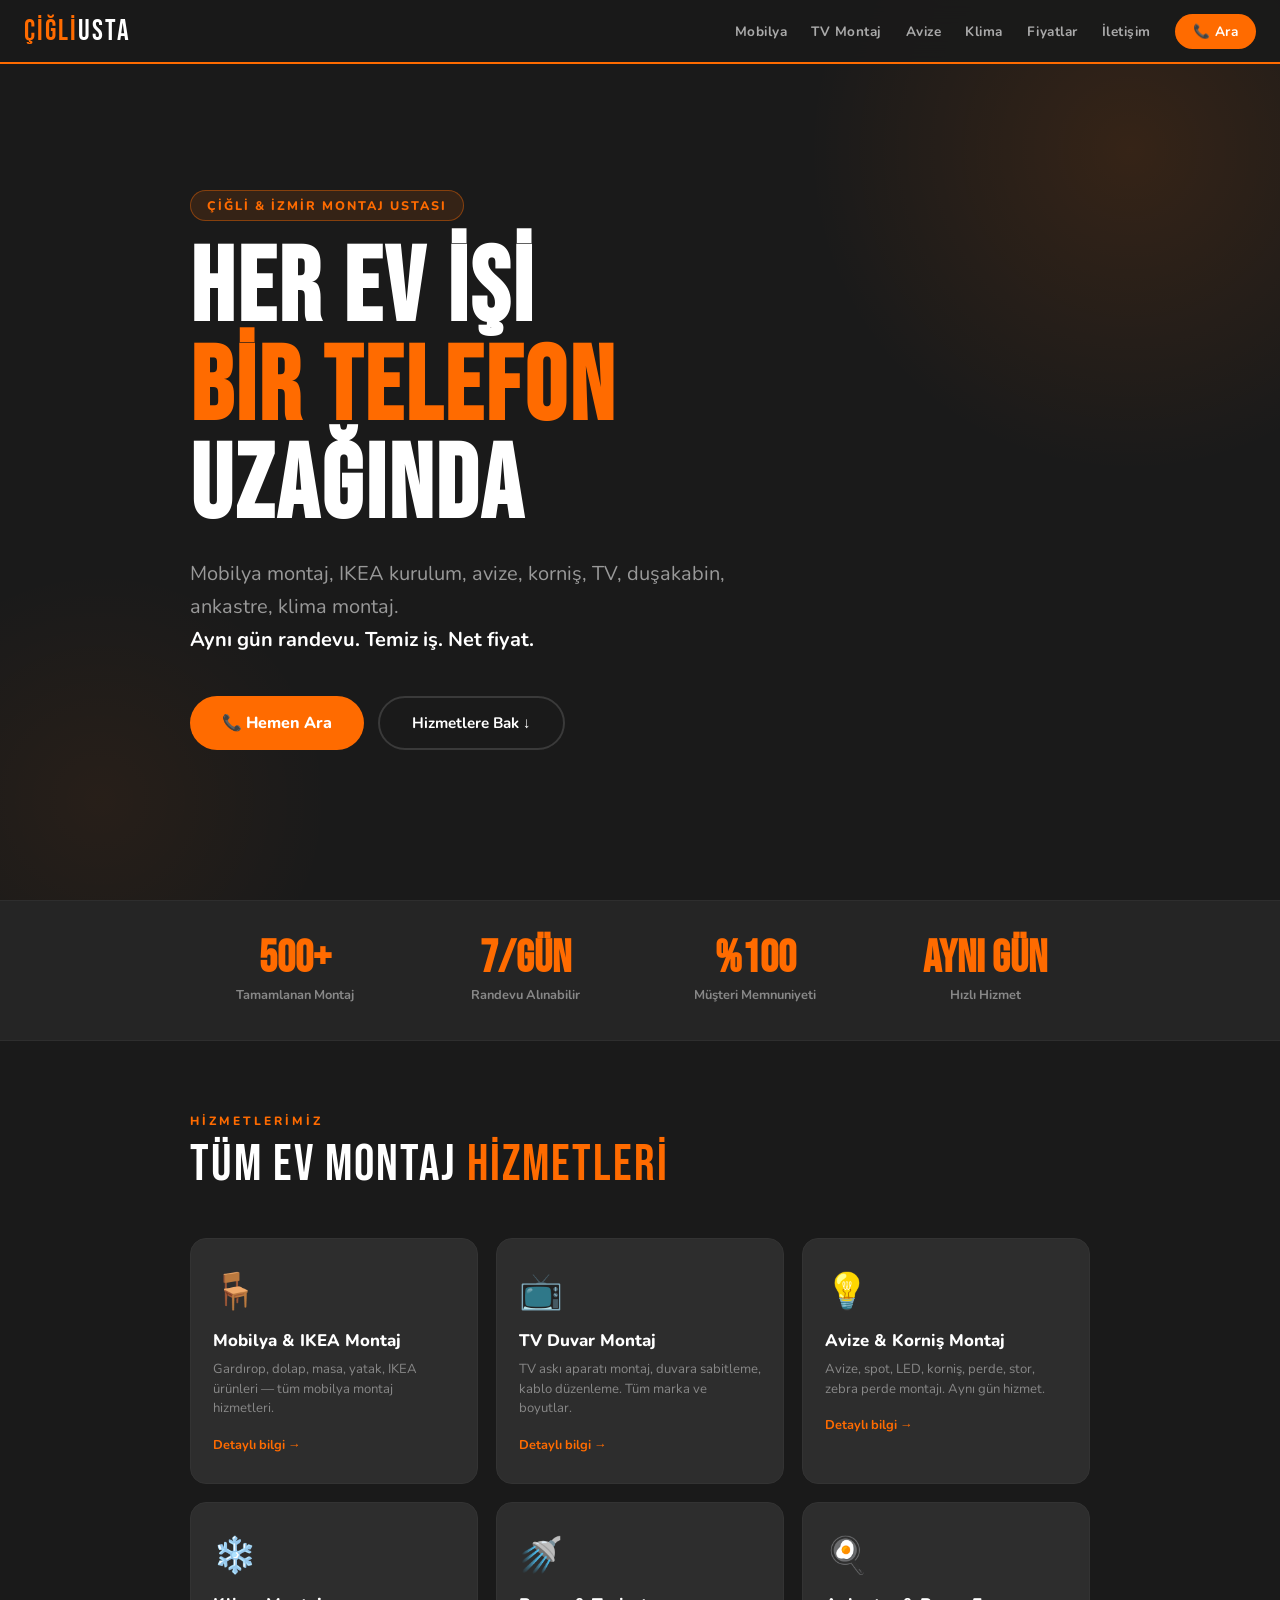
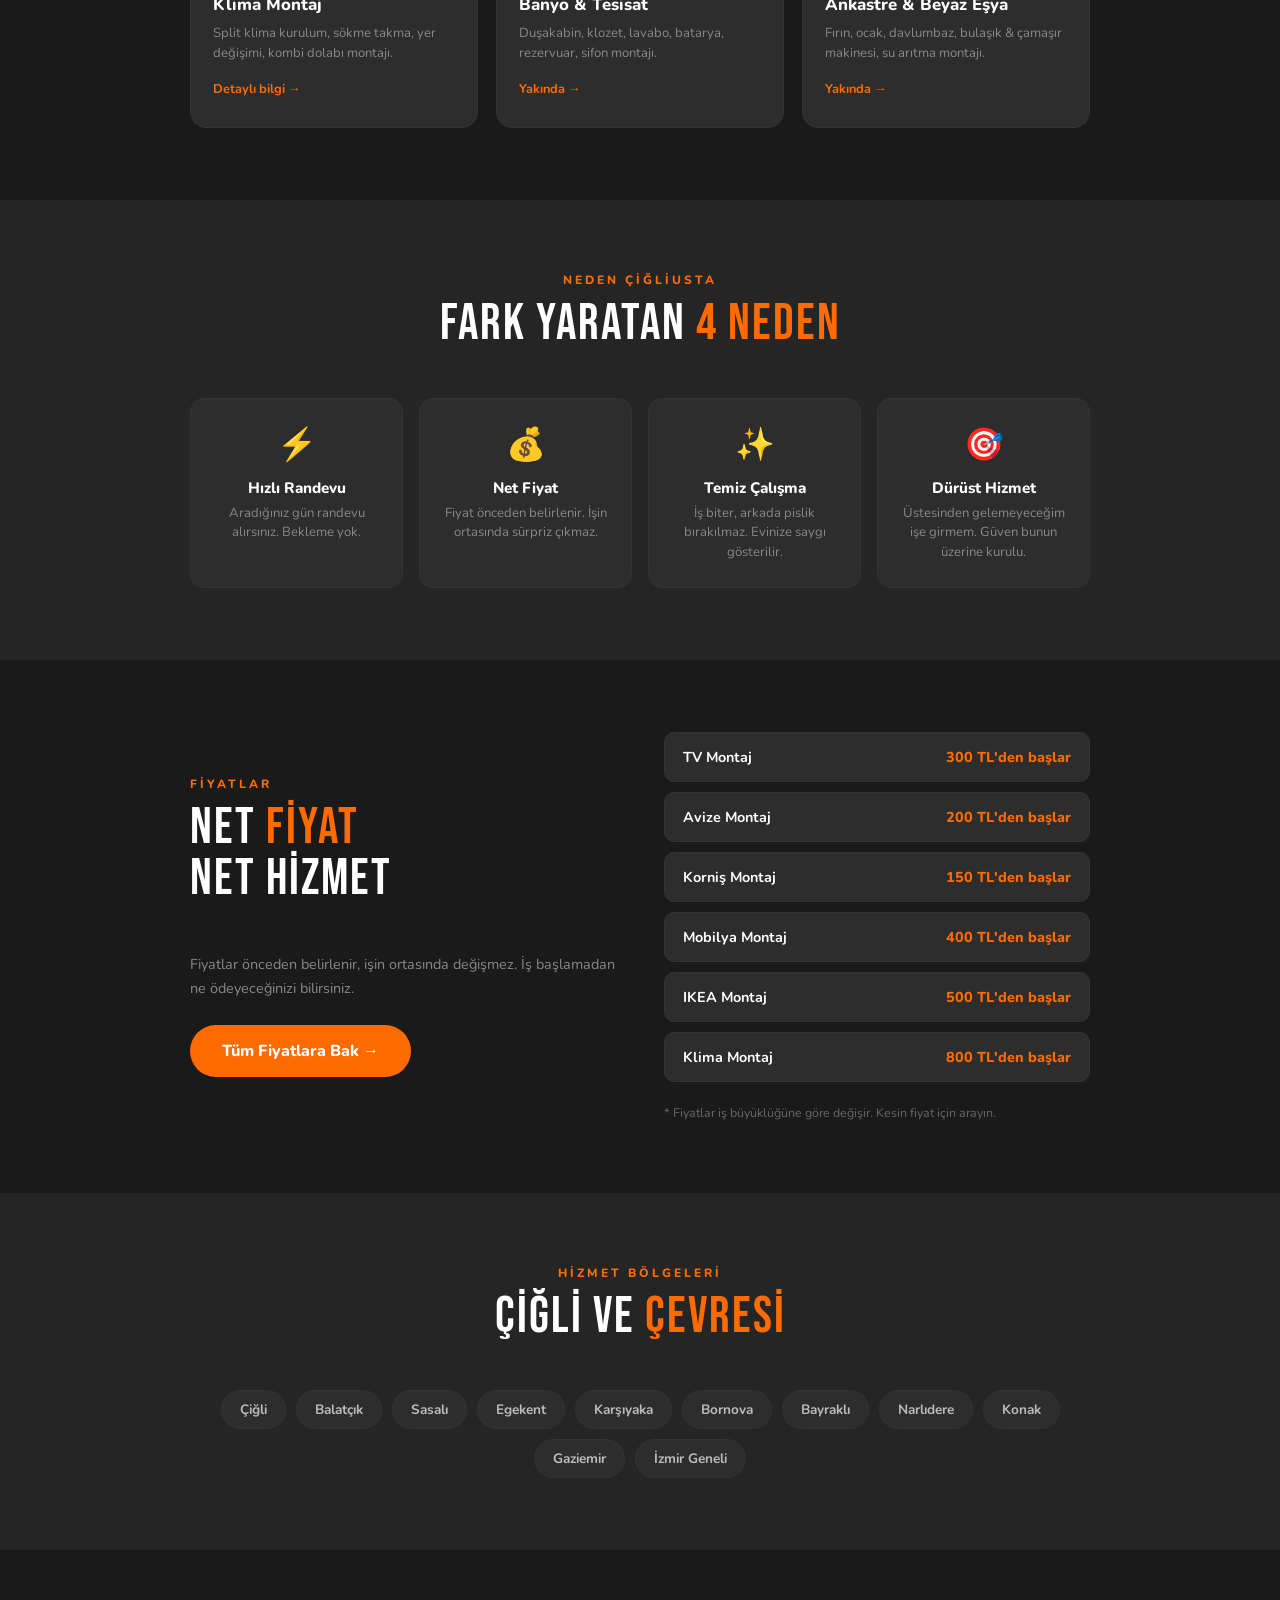
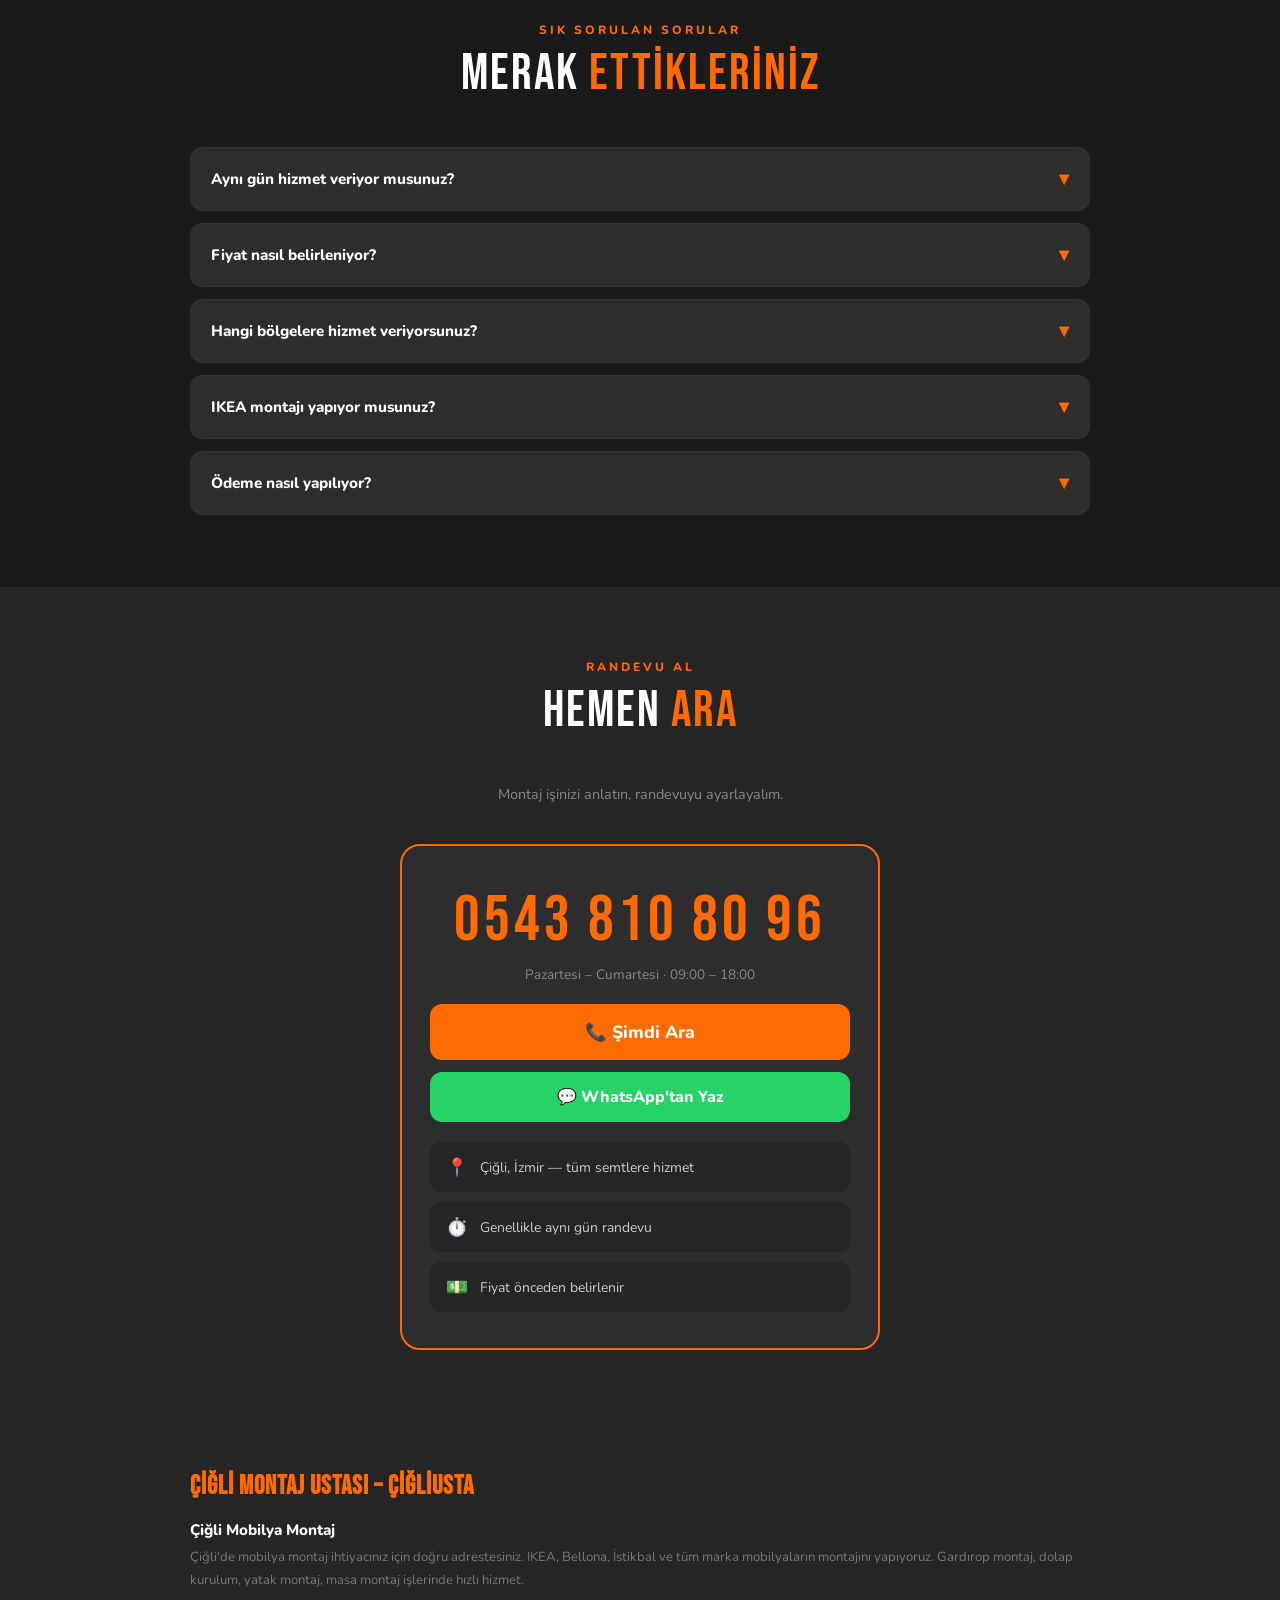
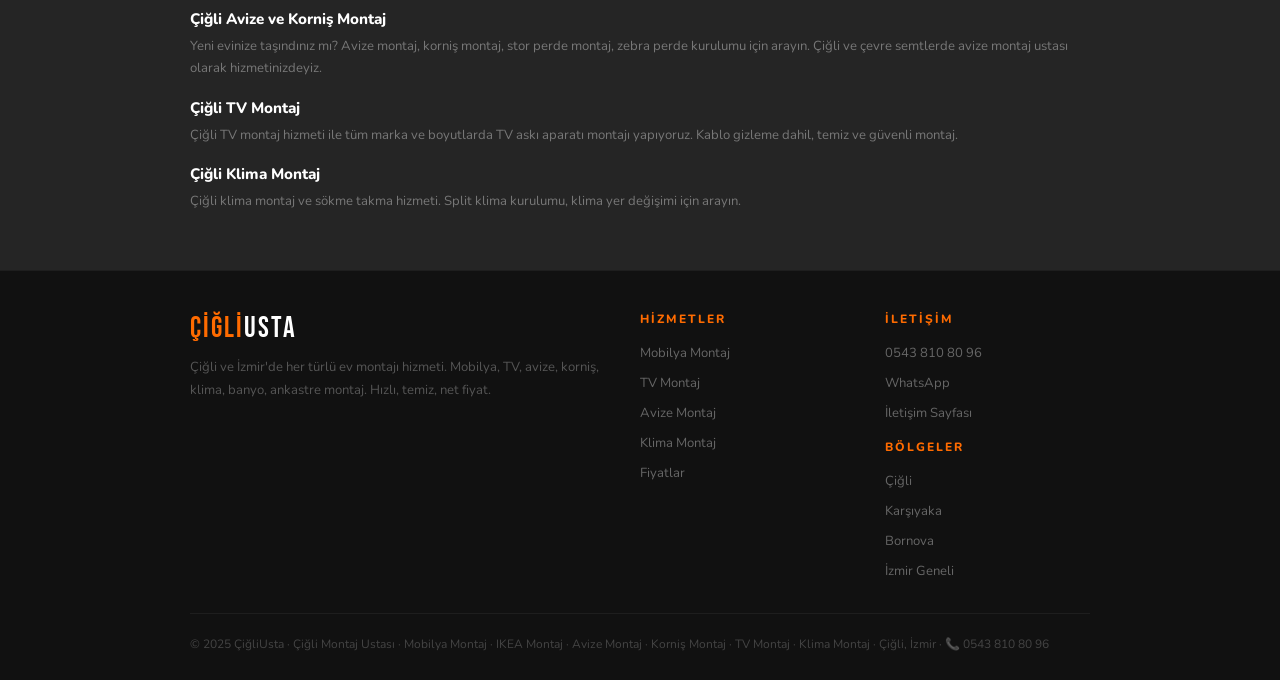
==== index.html @ 6ce2b13c "Add files via upload" ====
<!DOCTYPE html>
<html lang="tr">
<head>
<meta charset="UTF-8">
<meta name="viewport" content="width=device-width, initial-scale=1.0">
<title>ÇiğliUsta | Çiğli Montaj Ustası – Mobilya, Avize, Korniş, TV, Klima Montaj İzmir</title>
<meta name="description" content="Çiğli ve İzmir'de her türlü ev montajı. Mobilya, IKEA, avize, korniş, TV, duşakabin, ankastre, klima montaj. Hızlı randevu, net fiyat. 0543 810 80 96">
<meta name="keywords" content="çiğli montaj ustası, çiğli mobilya montaj, çiğli avize montaj, çiğli korniş montaj, çiğli tv montaj, çiğli klima montaj, izmir montaj servisi, montaj ustası">
<link rel="canonical" href="https://cigliusta.github.io/">
<link rel="stylesheet" href="style.css">
</head>
<body>

<nav>
  <a class="logo" href="index.html">Çiğli<span>Usta</span></a>
  <ul class="nav-links">
    <li><a href="mobilya-montaj.html">Mobilya</a></li>
    <li><a href="tv-montaj.html">TV Montaj</a></li>
    <li><a href="avize-montaj.html">Avize</a></li>
    <li><a href="klima-montaj.html">Klima</a></li>
    <li><a href="fiyatlar.html">Fiyatlar</a></li>
    <li><a href="iletisim.html">İletişim</a></li>
    <li><a href="tel:05438108096" class="nav-tel">📞 Ara</a></li>
  </ul>
  <div class="hamburger"><span></span><span></span><span></span></div>
</nav>

<!-- HERO -->
<section class="hero">
  <div class="hero-glow"></div>
  <div class="hero-glow2"></div>
  <div class="hero-inner">
    <div class="badge">ÇİĞLİ & İZMİR MONTAJ USTASI</div>
    <h1>HER EV İŞİ<br><span class="vurgu">BİR TELEFON</span><br>UZAĞINDA</h1>
    <p class="hero-alt">Mobilya montaj, IKEA kurulum, avize, korniş, TV, duşakabin, ankastre, klima montaj.<br><strong>Aynı gün randevu. Temiz iş. Net fiyat.</strong></p>
    <div class="btn-group">
      <a href="tel:05438108096" class="btn-ana">📞 Hemen Ara</a>
      <a href="#hizmetler" class="btn-ikinci">Hizmetlere Bak ↓</a>
    </div>
  </div>
</section>

<!-- SAYAÇLAR -->
<div class="sayaclar">
  <div class="sayac-grid">
    <div class="sayac"><h3>500+</h3><p>Tamamlanan Montaj</p></div>
    <div class="sayac"><h3>7/gün</h3><p>Randevu Alınabilir</p></div>
    <div class="sayac"><h3>%100</h3><p>Müşteri Memnuniyeti</p></div>
    <div class="sayac"><h3>Aynı Gün</h3><p>Hızlı Hizmet</p></div>
  </div>
</div>

<!-- HİZMETLER -->
<section id="hizmetler" class="fade-in" style="background:var(--koyu)">
  <div class="max900">
    <span class="sec-etiket">HİZMETLERİMİZ</span>
    <div class="sec-baslik">TÜM EV MONTAJ <span>HİZMETLERİ</span></div>
    <div class="hizmet-grid">
      <a class="hizmet-kart" href="mobilya-montaj.html">
        <span class="ikon">🪑</span>
        <h3>Mobilya & IKEA Montaj</h3>
        <p>Gardırop, dolap, masa, yatak, IKEA ürünleri — tüm mobilya montaj hizmetleri.</p>
        <span class="detay">Detaylı bilgi →</span>
      </a>
      <a class="hizmet-kart" href="tv-montaj.html">
        <span class="ikon">📺</span>
        <h3>TV Duvar Montaj</h3>
        <p>TV askı aparatı montaj, duvara sabitleme, kablo düzenleme. Tüm marka ve boyutlar.</p>
        <span class="detay">Detaylı bilgi →</span>
      </a>
      <a class="hizmet-kart" href="avize-montaj.html">
        <span class="ikon">💡</span>
        <h3>Avize & Korniş Montaj</h3>
        <p>Avize, spot, LED, korniş, perde, stor, zebra perde montajı. Aynı gün hizmet.</p>
        <span class="detay">Detaylı bilgi →</span>
      </a>
      <a class="hizmet-kart" href="klima-montaj.html">
        <span class="ikon">❄️</span>
        <h3>Klima Montaj</h3>
        <p>Split klima kurulum, sökme takma, yer değişimi, kombi dolabı montajı.</p>
        <span class="detay">Detaylı bilgi →</span>
      </a>
      <a class="hizmet-kart" href="#">
        <span class="ikon">🚿</span>
        <h3>Banyo & Tesisat</h3>
        <p>Duşakabin, klozet, lavabo, batarya, rezervuar, sifon montajı.</p>
        <span class="detay">Yakında →</span>
      </a>
      <a class="hizmet-kart" href="#">
        <span class="ikon">🍳</span>
        <h3>Ankastre & Beyaz Eşya</h3>
        <p>Fırın, ocak, davlumbaz, bulaşık & çamaşır makinesi, su arıtma montajı.</p>
        <span class="detay">Yakında →</span>
      </a>
    </div>
  </div>
</section>

<!-- NEDEN -->
<section class="fade-in" style="background:var(--gri)">
  <div class="max900">
    <div class="center">
      <span class="sec-etiket">NEDEN ÇİĞLİUSTA</span>
      <div class="sec-baslik">FARK YARATAN <span>4 NEDEN</span></div>
    </div>
    <div class="neden-grid">
      <div class="neden-kart"><span class="ikon">⚡</span><h3>Hızlı Randevu</h3><p>Aradığınız gün randevu alırsınız. Bekleme yok.</p></div>
      <div class="neden-kart"><span class="ikon">💰</span><h3>Net Fiyat</h3><p>Fiyat önceden belirlenir. İşin ortasında sürpriz çıkmaz.</p></div>
      <div class="neden-kart"><span class="ikon">✨</span><h3>Temiz Çalışma</h3><p>İş biter, arkada pislik bırakılmaz. Evinize saygı gösterilir.</p></div>
      <div class="neden-kart"><span class="ikon">🎯</span><h3>Dürüst Hizmet</h3><p>Üstesinden gelemeyeceğim işe girmem. Güven bunun üzerine kurulu.</p></div>
    </div>
  </div>
</section>

<!-- FİYAT ÖN İZLEME -->
<section class="fade-in" style="background:var(--koyu)">
  <div class="max900">
    <div class="iki-kolon">
      <div>
        <span class="sec-etiket">FİYATLAR</span>
        <div class="sec-baslik">NET <span>FİYAT</span><br>NET HİZMET</div>
        <p style="color:#888;font-size:0.9rem;line-height:1.7;margin-bottom:24px;">Fiyatlar önceden belirlenir, işin ortasında değişmez. İş başlamadan ne ödeyeceğinizi bilirsiniz.</p>
        <a href="fiyatlar.html" class="btn-ana" style="display:inline-flex">Tüm Fiyatlara Bak →</a>
      </div>
      <div class="fiyat-tablo">
        <div class="fiyat-satir"><span class="hizmet-adi">TV Montaj</span><span class="fiyat">300 TL'den başlar</span></div>
        <div class="fiyat-satir"><span class="hizmet-adi">Avize Montaj</span><span class="fiyat">200 TL'den başlar</span></div>
        <div class="fiyat-satir"><span class="hizmet-adi">Korniş Montaj</span><span class="fiyat">150 TL'den başlar</span></div>
        <div class="fiyat-satir"><span class="hizmet-adi">Mobilya Montaj</span><span class="fiyat">400 TL'den başlar</span></div>
        <div class="fiyat-satir"><span class="hizmet-adi">IKEA Montaj</span><span class="fiyat">500 TL'den başlar</span></div>
        <div class="fiyat-satir"><span class="hizmet-adi">Klima Montaj</span><span class="fiyat">800 TL'den başlar</span></div>
        <p class="fiyat-not">* Fiyatlar iş büyüklüğüne göre değişir. Kesin fiyat için arayın.</p>
      </div>
    </div>
  </div>
</section>

<!-- BÖLGELER -->
<section class="fade-in" style="background:var(--gri)">
  <div class="max900 center">
    <span class="sec-etiket">HİZMET BÖLGELERİ</span>
    <div class="sec-baslik">ÇİĞLİ VE <span>ÇEVRESİ</span></div>
    <div class="bolge-wrap" style="justify-content:center">
      <span class="bolge-tag">Çiğli</span>
      <span class="bolge-tag">Balatçık</span>
      <span class="bolge-tag">Sasalı</span>
      <span class="bolge-tag">Egekent</span>
      <span class="bolge-tag">Karşıyaka</span>
      <span class="bolge-tag">Bornova</span>
      <span class="bolge-tag">Bayraklı</span>
      <span class="bolge-tag">Narlıdere</span>
      <span class="bolge-tag">Konak</span>
      <span class="bolge-tag">Gaziemir</span>
      <span class="bolge-tag">İzmir Geneli</span>
    </div>
  </div>
</section>

<!-- SSS -->
<section class="fade-in" style="background:var(--koyu)">
  <div class="max900">
    <div class="center">
      <span class="sec-etiket">SIK SORULAN SORULAR</span>
      <div class="sec-baslik">MERAK <span>ETTİKLERİNİZ</span></div>
    </div>
    <div class="sss-liste">
      <div class="sss-item">
        <div class="sss-soru">Aynı gün hizmet veriyor musunuz? <span class="ok">▾</span></div>
        <div class="sss-cevap"><div class="sss-cevap-ic">Evet, müsaitlik durumuna göre aynı gün randevu verilmektedir. Sabah arayıp öğleden sonra iş yapılabilir.</div></div>
      </div>
      <div class="sss-item">
        <div class="sss-soru">Fiyat nasıl belirleniyor? <span class="ok">▾</span></div>
        <div class="sss-cevap"><div class="sss-cevap-ic">Telefonda işi anlattıktan sonra fiyat verilir. İş başlamadan ne ödeyeceğinizi bilirsiniz. Sürpriz çıkmaz.</div></div>
      </div>
      <div class="sss-item">
        <div class="sss-soru">Hangi bölgelere hizmet veriyorsunuz? <span class="ok">▾</span></div>
        <div class="sss-cevap"><div class="sss-cevap-ic">Çiğli merkez olmak üzere Karşıyaka, Bornova, Bayraklı, Konak, Narlıdere ve İzmir genelinde hizmet verilmektedir.</div></div>
      </div>
      <div class="sss-item">
        <div class="sss-soru">IKEA montajı yapıyor musunuz? <span class="ok">▾</span></div>
        <div class="sss-cevap"><div class="sss-cevap-ic">Evet, tüm IKEA ürünlerinin montajını yapıyoruz. PAX gardırop, Billy kitaplık, Kallax, Brimnes yatak çerçeveleri ve diğer tüm IKEA mobilyalar.</div></div>
      </div>
      <div class="sss-item">
        <div class="sss-soru">Ödeme nasıl yapılıyor? <span class="ok">▾</span></div>
        <div class="sss-cevap"><div class="sss-cevap-ic">İş tamamlandıktan sonra nakit ödeme alınmaktadır.</div></div>
      </div>
    </div>
  </div>
</section>

<!-- İLETİŞİM -->
<section class="fade-in" id="iletisim" style="background:var(--gri)">
  <div class="max900">
    <div class="center" style="margin-bottom:40px">
      <span class="sec-etiket">RANDEVU AL</span>
      <div class="sec-baslik">HEMEN <span>ARA</span></div>
      <p style="color:#888;font-size:0.9rem">Montaj işinizi anlatın, randevuyu ayarlayalım.</p>
    </div>
    <div class="iletisim-kart" style="max-width:480px;margin:0 auto">
      <a href="tel:05438108096" class="buyuk-tel">0543 810 80 96</a>
      <span class="tel-acik">Pazartesi – Cumartesi · 09:00 – 18:00</span>
      <a href="tel:05438108096" class="ara-btn">📞 Şimdi Ara</a>
      <a href="https://wa.me/905438108096" class="wp-btn" target="_blank">💬 WhatsApp'tan Yaz</a>
      <div class="bilgi-satirlari">
        <div class="bilgi-satir"><span class="ic">📍</span><span>Çiğli, İzmir — tüm semtlere hizmet</span></div>
        <div class="bilgi-satir"><span class="ic">⏱️</span><span>Genellikle aynı gün randevu</span></div>
        <div class="bilgi-satir"><span class="ic">💵</span><span>Fiyat önceden belirlenir</span></div>
      </div>
    </div>
  </div>
</section>

<!-- SEO -->
<div class="seo-blok">
  <div class="seo-ic">
    <h2>Çiğli Montaj Ustası – ÇiğliUsta</h2>
    <h3>Çiğli Mobilya Montaj</h3>
    <p>Çiğli'de mobilya montaj ihtiyacınız için doğru adrestesiniz. IKEA, Bellona, İstikbal ve tüm marka mobilyaların montajını yapıyoruz. Gardırop montaj, dolap kurulum, yatak montaj, masa montaj işlerinde hızlı hizmet.</p>
    <h3>Çiğli Avize ve Korniş Montaj</h3>
    <p>Yeni evinize taşındınız mı? Avize montaj, korniş montaj, stor perde montaj, zebra perde kurulumu için arayın. Çiğli ve çevre semtlerde avize montaj ustası olarak hizmetinizdeyiz.</p>
    <h3>Çiğli TV Montaj</h3>
    <p>Çiğli TV montaj hizmeti ile tüm marka ve boyutlarda TV askı aparatı montajı yapıyoruz. Kablo gizleme dahil, temiz ve güvenli montaj.</p>
    <h3>Çiğli Klima Montaj</h3>
    <p>Çiğli klima montaj ve sökme takma hizmeti. Split klima kurulumu, klima yer değişimi için arayın.</p>
  </div>
</div>

<footer>
  <div class="footer-ic">
    <div class="footer-grid">
      <div>
        <a class="footer-logo" href="index.html">Çiğli<span>Usta</span></a>
        <p class="footer-aciklama">Çiğli ve İzmir'de her türlü ev montajı hizmeti. Mobilya, TV, avize, korniş, klima, banyo, ankastre montaj. Hızlı, temiz, net fiyat.</p>
      </div>
      <div>
        <div class="footer-baslik">Hizmetler</div>
        <ul class="footer-link-liste">
          <li><a href="mobilya-montaj.html">Mobilya Montaj</a></li>
          <li><a href="tv-montaj.html">TV Montaj</a></li>
          <li><a href="avize-montaj.html">Avize Montaj</a></li>
          <li><a href="klima-montaj.html">Klima Montaj</a></li>
          <li><a href="fiyatlar.html">Fiyatlar</a></li>
        </ul>
      </div>
      <div>
        <div class="footer-baslik">İletişim</div>
        <ul class="footer-link-liste">
          <li><a href="tel:05438108096">0543 810 80 96</a></li>
          <li><a href="https://wa.me/905438108096">WhatsApp</a></li>
          <li><a href="iletisim.html">İletişim Sayfası</a></li>
        </ul>
        <div style="margin-top:16px">
          <div class="footer-baslik">Bölgeler</div>
          <ul class="footer-link-liste">
            <li><a href="#">Çiğli</a></li>
            <li><a href="#">Karşıyaka</a></li>
            <li><a href="#">Bornova</a></li>
            <li><a href="#">İzmir Geneli</a></li>
          </ul>
        </div>
      </div>
    </div>
    <div class="footer-alt">
      <p>© 2025 ÇiğliUsta · Çiğli Montaj Ustası · Mobilya Montaj · IKEA Montaj · Avize Montaj · Korniş Montaj · TV Montaj · Klima Montaj · Çiğli, İzmir · 📞 0543 810 80 96</p>
    </div>
  </div>
</footer>

<script src="main.js"></script>
</body>
</html>
---- style.css ----
@import url('https://fonts.googleapis.com/css2?family=Bebas+Neue&family=Nunito:wght@400;600;700;800;900&display=swap');

:root {
  --turuncu: #FF6B00;
  --turuncu2: #e05a00;
  --koyu: #1A1A1A;
  --gri: #252525;
  --gri2: #2D2D2D;
  --acik-gri: #888;
  --beyaz: #FFFFFF;
  --yesil: #2ECC71;
}

* { margin: 0; padding: 0; box-sizing: border-box; }
html { scroll-behavior: smooth; }

body {
  font-family: 'Nunito', sans-serif;
  background: var(--koyu);
  color: var(--beyaz);
  overflow-x: hidden;
}

/* NAV */
nav {
  position: fixed;
  top: 0; left: 0; right: 0;
  z-index: 100;
  background: rgba(26,26,26,0.97);
  backdrop-filter: blur(12px);
  border-bottom: 2px solid var(--turuncu);
  padding: 0 24px;
  height: 64px;
  display: flex;
  align-items: center;
  justify-content: space-between;
}

.logo {
  font-family: 'Bebas Neue', sans-serif;
  font-size: 1.8rem;
  color: var(--turuncu);
  letter-spacing: 2px;
  text-decoration: none;
}
.logo span { color: var(--beyaz); }

.nav-links {
  display: flex;
  gap: 24px;
  align-items: center;
  list-style: none;
}

.nav-links a {
  color: #aaa;
  text-decoration: none;
  font-size: 0.85rem;
  font-weight: 700;
  letter-spacing: 0.5px;
  transition: color 0.2s;
}
.nav-links a:hover { color: var(--turuncu); }

.nav-tel {
  background: var(--turuncu);
  color: var(--beyaz) !important;
  padding: 8px 18px;
  border-radius: 50px;
  font-size: 0.85rem !important;
}
.nav-tel:hover { background: var(--turuncu2); color: var(--beyaz) !important; }

.hamburger {
  display: none;
  flex-direction: column;
  gap: 5px;
  cursor: pointer;
  padding: 4px;
}
.hamburger span {
  display: block;
  width: 24px; height: 2px;
  background: var(--beyaz);
  border-radius: 2px;
  transition: all 0.3s;
}

/* HERO */
.hero {
  min-height: 100vh;
  display: flex;
  align-items: center;
  padding: 100px 24px 60px;
  position: relative;
  overflow: hidden;
  background: var(--koyu);
}
.hero-glow {
  position: absolute;
  top: -200px; right: -200px;
  width: 700px; height: 700px;
  background: radial-gradient(circle, rgba(255,107,0,0.12) 0%, transparent 65%);
  border-radius: 50%;
  pointer-events: none;
}
.hero-glow2 {
  position: absolute;
  bottom: -150px; left: -150px;
  width: 500px; height: 500px;
  background: radial-gradient(circle, rgba(255,107,0,0.06) 0%, transparent 65%);
  border-radius: 50%;
  pointer-events: none;
}
.hero-inner { max-width: 900px; margin: 0 auto; position: relative; z-index: 1; width: 100%; }

.badge {
  display: inline-block;
  background: rgba(255,107,0,0.12);
  border: 1px solid rgba(255,107,0,0.4);
  color: var(--turuncu);
  padding: 6px 16px;
  border-radius: 50px;
  font-size: 0.78rem;
  font-weight: 800;
  letter-spacing: 2px;
  margin-bottom: 20px;
  animation: fadeUp 0.5s ease both;
}

.hero h1 {
  font-family: 'Bebas Neue', sans-serif;
  font-size: clamp(3.2rem, 10vw, 6.5rem);
  line-height: 0.95;
  letter-spacing: 3px;
  margin-bottom: 20px;
  animation: fadeUp 0.5s ease 0.1s both;
}
.hero h1 .vurgu { color: var(--turuncu); }

.hero-alt {
  font-size: clamp(1rem, 2.5vw, 1.25rem);
  color: #999;
  line-height: 1.65;
  margin-bottom: 40px;
  max-width: 600px;
  animation: fadeUp 0.5s ease 0.2s both;
}
.hero-alt strong { color: var(--beyaz); }

.btn-group {
  display: flex;
  gap: 14px;
  flex-wrap: wrap;
  animation: fadeUp 0.5s ease 0.3s both;
}

.btn-ana {
  background: var(--turuncu);
  color: var(--beyaz);
  padding: 15px 32px;
  border-radius: 50px;
  font-weight: 800;
  font-size: 1rem;
  text-decoration: none;
  transition: all 0.2s;
  display: inline-flex;
  align-items: center;
  gap: 8px;
}
.btn-ana:hover { background: var(--turuncu2); transform: translateY(-2px); box-shadow: 0 8px 28px rgba(255,107,0,0.35); }

.btn-ikinci {
  background: transparent;
  color: var(--beyaz);
  padding: 15px 32px;
  border-radius: 50px;
  font-weight: 700;
  font-size: 0.95rem;
  text-decoration: none;
  border: 2px solid #3a3a3a;
  transition: all 0.2s;
}
.btn-ikinci:hover { border-color: var(--turuncu); color: var(--turuncu); }

/* SAYAÇLAR */
.sayaclar {
  background: var(--gri);
  padding: 36px 24px;
  border-top: 1px solid #2e2e2e;
  border-bottom: 1px solid #2e2e2e;
}
.sayac-grid {
  max-width: 900px;
  margin: 0 auto;
  display: grid;
  grid-template-columns: repeat(4, 1fr);
  gap: 20px;
  text-align: center;
}
.sayac h3 {
  font-family: 'Bebas Neue', sans-serif;
  font-size: 2.8rem;
  color: var(--turuncu);
  line-height: 1;
}
.sayac p { font-size: 0.8rem; color: #888; margin-top: 4px; font-weight: 700; }

/* SECTION ORTAK */
section { padding: 72px 24px; }

.sec-etiket {
  display: block;
  color: var(--turuncu);
  font-size: 0.75rem;
  font-weight: 800;
  letter-spacing: 3px;
  text-transform: uppercase;
  margin-bottom: 10px;
}
.sec-baslik {
  font-family: 'Bebas Neue', sans-serif;
  font-size: clamp(2rem, 5vw, 3.2rem);
  letter-spacing: 2px;
  line-height: 1;
  margin-bottom: 48px;
}
.sec-baslik span { color: var(--turuncu); }

.center { text-align: center; }
.max900 { max-width: 900px; margin: 0 auto; }
.max1100 { max-width: 1100px; margin: 0 auto; }

/* HİZMET KARTLARI */
.hizmet-grid {
  display: grid;
  grid-template-columns: repeat(auto-fill, minmax(260px, 1fr));
  gap: 18px;
}

.hizmet-kart {
  background: var(--gri2);
  border: 1px solid #333;
  border-radius: 16px;
  padding: 28px 22px;
  text-decoration: none;
  color: var(--beyaz);
  display: block;
  transition: all 0.3s;
  position: relative;
  overflow: hidden;
}
.hizmet-kart::after {
  content: '';
  position: absolute;
  bottom: 0; left: 0; right: 0;
  height: 3px;
  background: var(--turuncu);
  transform: scaleX(0);
  transition: transform 0.3s;
}
.hizmet-kart:hover::after { transform: scaleX(1); }
.hizmet-kart:hover { border-color: rgba(255,107,0,0.4); transform: translateY(-4px); box-shadow: 0 12px 40px rgba(0,0,0,0.3); }

.hizmet-kart .ikon { font-size: 2.2rem; margin-bottom: 14px; display: block; }
.hizmet-kart h3 { font-size: 1.05rem; font-weight: 800; margin-bottom: 8px; }
.hizmet-kart p { font-size: 0.82rem; color: #888; line-height: 1.5; margin-bottom: 14px; }
.hizmet-kart .detay { font-size: 0.8rem; color: var(--turuncu); font-weight: 700; }

/* LİSTE */
.check-liste {
  list-style: none;
  display: flex;
  flex-direction: column;
  gap: 10px;
}
.check-liste li {
  display: flex;
  align-items: flex-start;
  gap: 10px;
  font-size: 0.9rem;
  color: #ccc;
  line-height: 1.5;
}
.check-liste li::before {
  content: '✓';
  color: var(--turuncu);
  font-weight: 900;
  font-size: 0.85rem;
  margin-top: 2px;
  flex-shrink: 0;
}

/* BOLGE TAGS */
.bolge-wrap { display: flex; flex-wrap: wrap; gap: 10px; }
.bolge-tag {
  background: var(--gri2);
  border: 1px solid #333;
  padding: 9px 18px;
  border-radius: 50px;
  font-size: 0.85rem;
  font-weight: 700;
  color: #bbb;
  text-decoration: none;
  transition: all 0.2s;
}
.bolge-tag:hover { background: var(--turuncu); border-color: var(--turuncu); color: var(--beyaz); }

/* SSS */
.sss-liste { display: flex; flex-direction: column; gap: 12px; }
.sss-item {
  background: var(--gri2);
  border: 1px solid #333;
  border-radius: 12px;
  overflow: hidden;
}
.sss-soru {
  padding: 18px 20px;
  font-weight: 800;
  cursor: pointer;
  display: flex;
  justify-content: space-between;
  align-items: center;
  font-size: 0.95rem;
  user-select: none;
}
.sss-soru .ok { color: var(--turuncu); transition: transform 0.3s; font-size: 1.2rem; }
.sss-item.acik .sss-soru .ok { transform: rotate(180deg); }
.sss-cevap {
  max-height: 0;
  overflow: hidden;
  transition: max-height 0.35s ease;
}
.sss-item.acik .sss-cevap { max-height: 200px; }
.sss-cevap-ic { padding: 0 20px 18px; font-size: 0.88rem; color: #999; line-height: 1.65; }

/* İLETİŞİM */
.iletisim-kart {
  background: var(--gri2);
  border: 2px solid var(--turuncu);
  border-radius: 20px;
  padding: 36px 28px;
  text-align: center;
}
.buyuk-tel {
  font-family: 'Bebas Neue', sans-serif;
  font-size: clamp(2.5rem, 8vw, 4rem);
  color: var(--turuncu);
  letter-spacing: 4px;
  display: block;
  text-decoration: none;
  margin-bottom: 6px;
  transition: opacity 0.2s;
}
.buyuk-tel:hover { opacity: 0.8; }
.tel-acik { font-size: 0.85rem; color: #888; margin-bottom: 20px; display: block; }

.ara-btn {
  display: block;
  background: var(--turuncu);
  color: var(--beyaz);
  padding: 16px;
  border-radius: 12px;
  font-weight: 800;
  font-size: 1.1rem;
  text-decoration: none;
  transition: all 0.2s;
  margin-bottom: 12px;
}
.ara-btn:hover { background: var(--turuncu2); transform: translateY(-2px); box-shadow: 0 8px 24px rgba(255,107,0,0.35); }

.wp-btn {
  display: block;
  background: #25D366;
  color: var(--beyaz);
  padding: 14px;
  border-radius: 12px;
  font-weight: 800;
  font-size: 1rem;
  text-decoration: none;
  transition: all 0.2s;
}
.wp-btn:hover { background: #1da851; transform: translateY(-2px); }

.bilgi-satirlari { display: flex; flex-direction: column; gap: 10px; margin-top: 20px; text-align: left; }
.bilgi-satir {
  display: flex;
  align-items: center;
  gap: 12px;
  background: var(--gri);
  padding: 13px 16px;
  border-radius: 10px;
  font-size: 0.87rem;
  color: #ccc;
}
.bilgi-satir .ic { color: var(--turuncu); font-size: 1.1rem; flex-shrink: 0; }

/* İKİ KOLON */
.iki-kolon {
  display: grid;
  grid-template-columns: 1fr 1fr;
  gap: 48px;
  align-items: center;
}

/* NEDEN KARTLARI */
.neden-grid {
  display: grid;
  grid-template-columns: repeat(auto-fit, minmax(200px, 1fr));
  gap: 16px;
}
.neden-kart {
  background: var(--gri2);
  border: 1px solid #333;
  border-radius: 14px;
  padding: 24px 20px;
  text-align: center;
  transition: border-color 0.3s;
}
.neden-kart:hover { border-color: rgba(255,107,0,0.4); }
.neden-kart .ikon { font-size: 2rem; margin-bottom: 12px; display: block; }
.neden-kart h3 { font-weight: 800; font-size: 0.95rem; margin-bottom: 6px; }
.neden-kart p { font-size: 0.82rem; color: #888; line-height: 1.5; }

/* FİYAT TABLOSU */
.fiyat-tablo { display: flex; flex-direction: column; gap: 10px; }
.fiyat-satir {
  display: flex;
  justify-content: space-between;
  align-items: center;
  background: var(--gri2);
  border: 1px solid #333;
  border-radius: 10px;
  padding: 14px 18px;
  transition: border-color 0.2s;
}
.fiyat-satir:hover { border-color: rgba(255,107,0,0.3); }
.fiyat-satir .hizmet-adi { font-weight: 700; font-size: 0.9rem; }
.fiyat-satir .fiyat { color: var(--turuncu); font-weight: 800; font-size: 0.9rem; }
.fiyat-not { font-size: 0.78rem; color: #666; margin-top: 12px; }

/* SEO METİN */
.seo-blok { background: var(--gri); padding: 48px 24px; border-top: 1px solid #2a2a2a; }
.seo-ic { max-width: 900px; margin: 0 auto; }
.seo-ic h2 { font-family: 'Bebas Neue', sans-serif; font-size: 1.6rem; color: var(--turuncu); margin-bottom: 16px; letter-spacing: 1px; }
.seo-ic h3 { font-size: 0.95rem; color: var(--beyaz); margin: 18px 0 6px; font-weight: 800; }
.seo-ic p { font-size: 0.82rem; color: #777; line-height: 1.7; margin-bottom: 10px; }

/* FOOTER */
footer {
  background: #111;
  padding: 40px 24px 24px;
  border-top: 1px solid #1e1e1e;
}
.footer-ic {
  max-width: 900px;
  margin: 0 auto;
}
.footer-grid {
  display: grid;
  grid-template-columns: 2fr 1fr 1fr;
  gap: 40px;
  margin-bottom: 32px;
}
.footer-logo {
  font-family: 'Bebas Neue', sans-serif;
  font-size: 1.8rem;
  color: var(--turuncu);
  letter-spacing: 2px;
  text-decoration: none;
  display: block;
  margin-bottom: 10px;
}
.footer-logo span { color: var(--beyaz); }
.footer-aciklama { font-size: 0.82rem; color: #555; line-height: 1.7; }
.footer-baslik { font-size: 0.75rem; font-weight: 800; letter-spacing: 2px; color: var(--turuncu); margin-bottom: 14px; text-transform: uppercase; }
.footer-link-liste { list-style: none; display: flex; flex-direction: column; gap: 8px; }
.footer-link-liste a { font-size: 0.82rem; color: #666; text-decoration: none; transition: color 0.2s; }
.footer-link-liste a:hover { color: var(--turuncu); }
.footer-alt { border-top: 1px solid #1e1e1e; padding-top: 20px; }
.footer-alt p { font-size: 0.75rem; color: #444; line-height: 1.8; }

/* ANİMASYON */
@keyframes fadeUp {
  from { opacity: 0; transform: translateY(24px); }
  to { opacity: 1; transform: translateY(0); }
}
.fade-in { opacity: 0; transform: translateY(28px); transition: opacity 0.6s ease, transform 0.6s ease; }
.fade-in.visible { opacity: 1; transform: translateY(0); }

/* MOBİL */
@media (max-width: 768px) {
  .nav-links { display: none; }
  .nav-links.acik {
    display: flex;
    flex-direction: column;
    position: fixed;
    top: 64px; left: 0; right: 0;
    background: var(--koyu);
    padding: 20px 24px;
    border-bottom: 1px solid #333;
    gap: 16px;
  }
  .hamburger { display: flex; }
  .sayac-grid { grid-template-columns: repeat(2, 1fr); }
  .iki-kolon { grid-template-columns: 1fr; gap: 32px; }
  .footer-grid { grid-template-columns: 1fr; gap: 24px; }
  .btn-group { flex-direction: column; }
  .btn-ana, .btn-ikinci { text-align: center; justify-content: center; }
}
@media (max-width: 480px) {
  .hizmet-grid { grid-template-columns: 1fr; }
  .neden-grid { grid-template-columns: 1fr 1fr; }
}
</style>
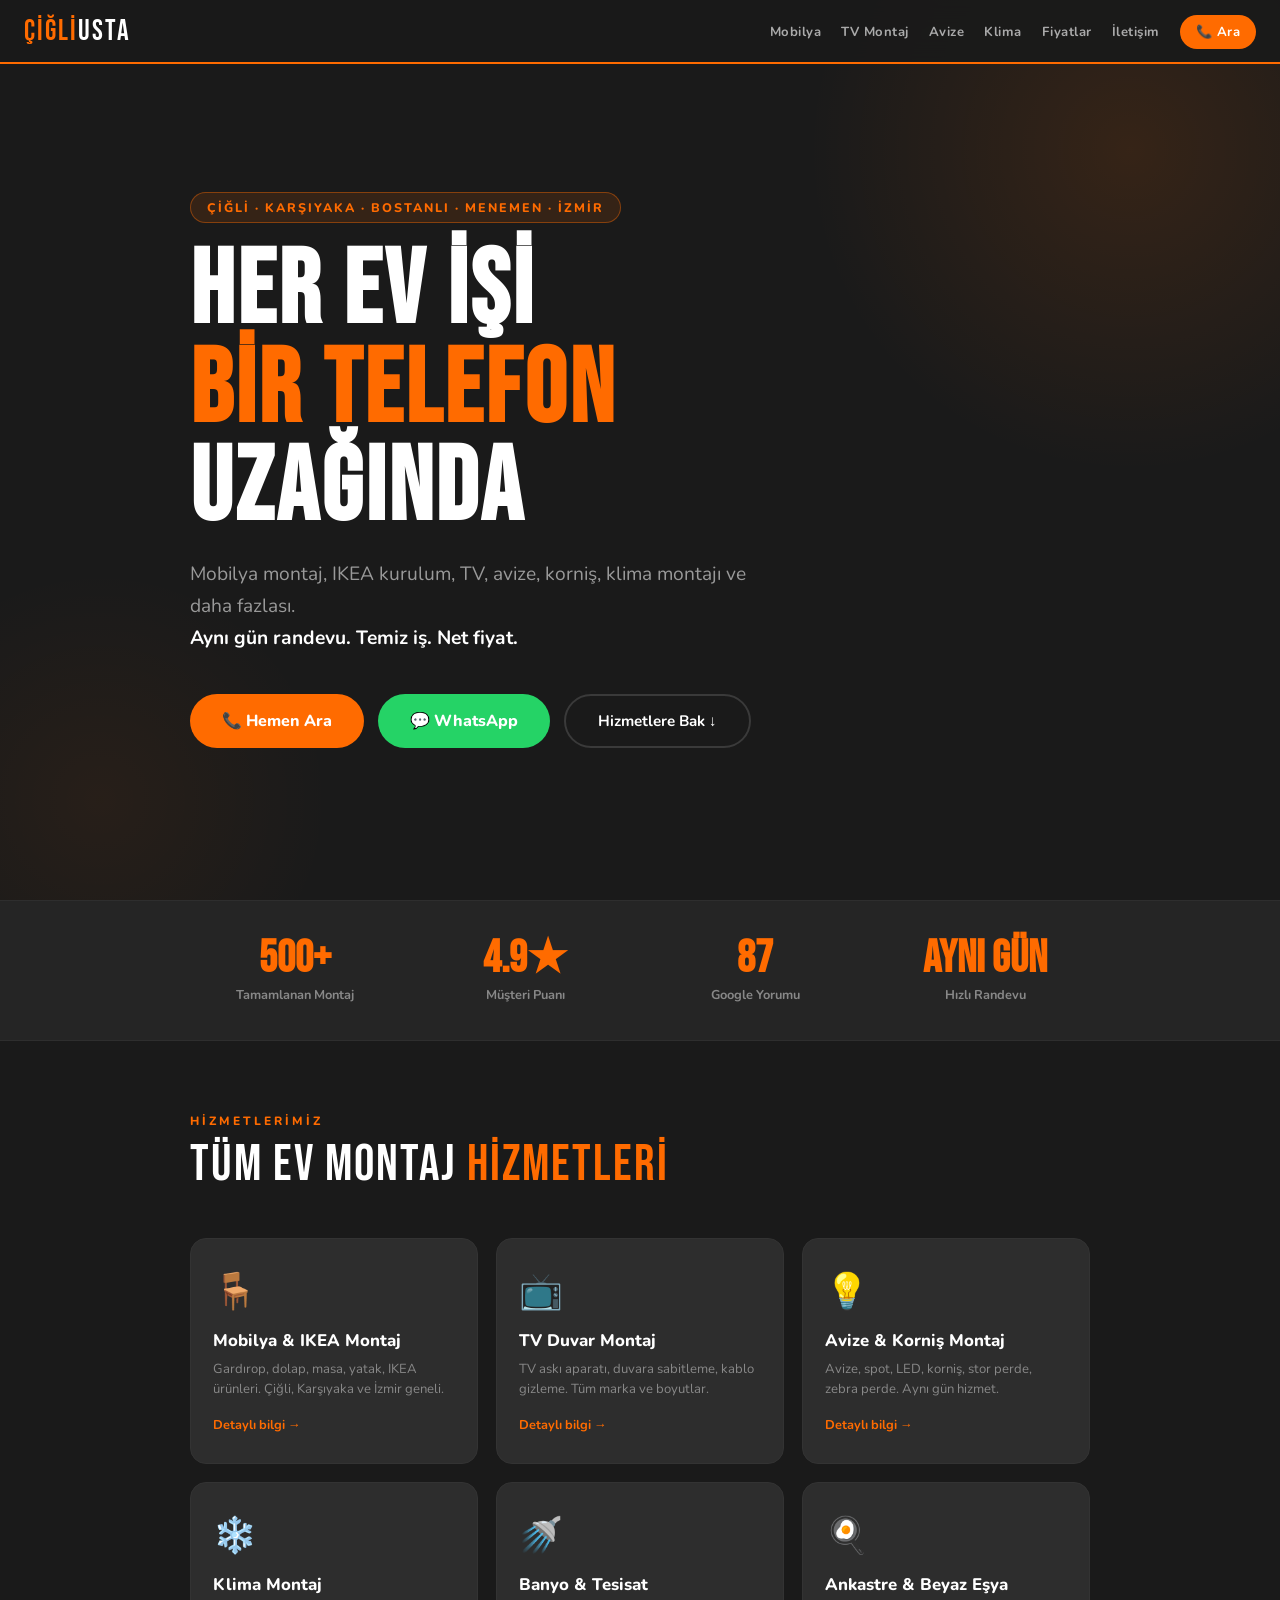
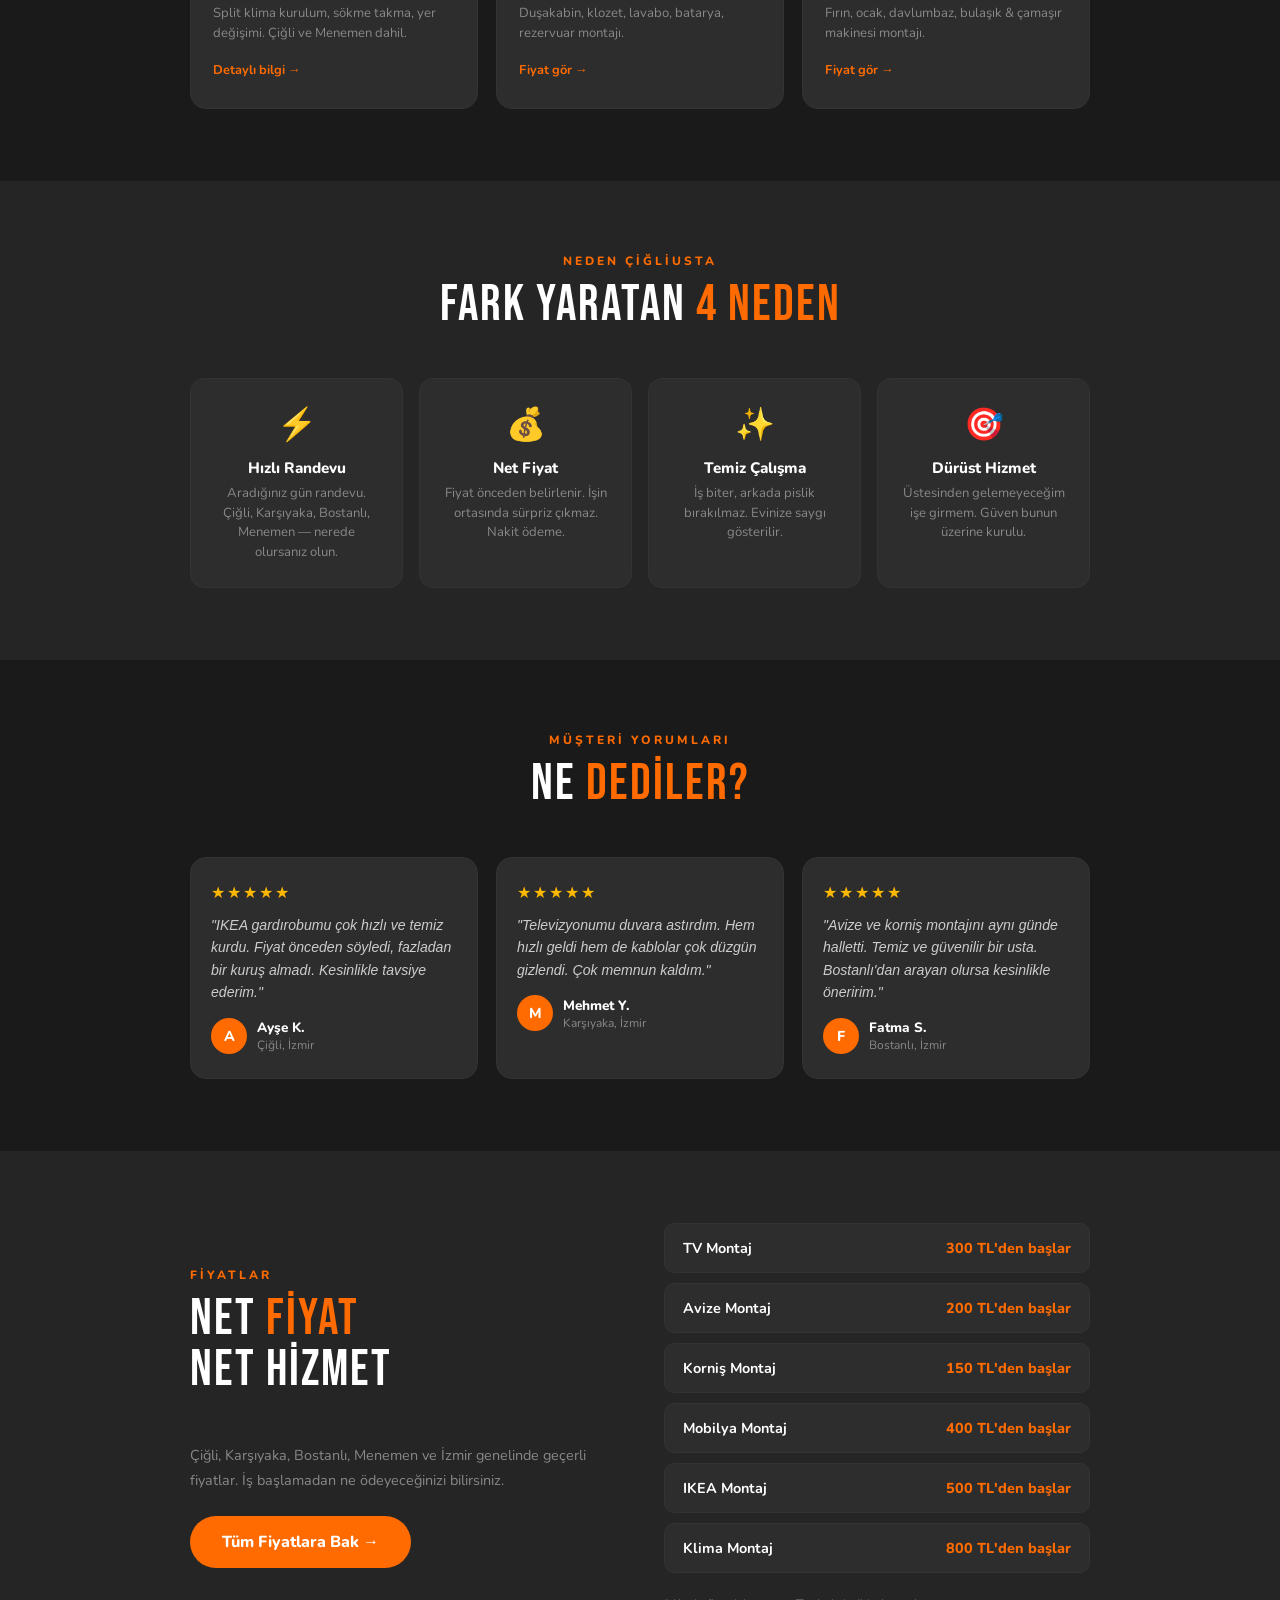
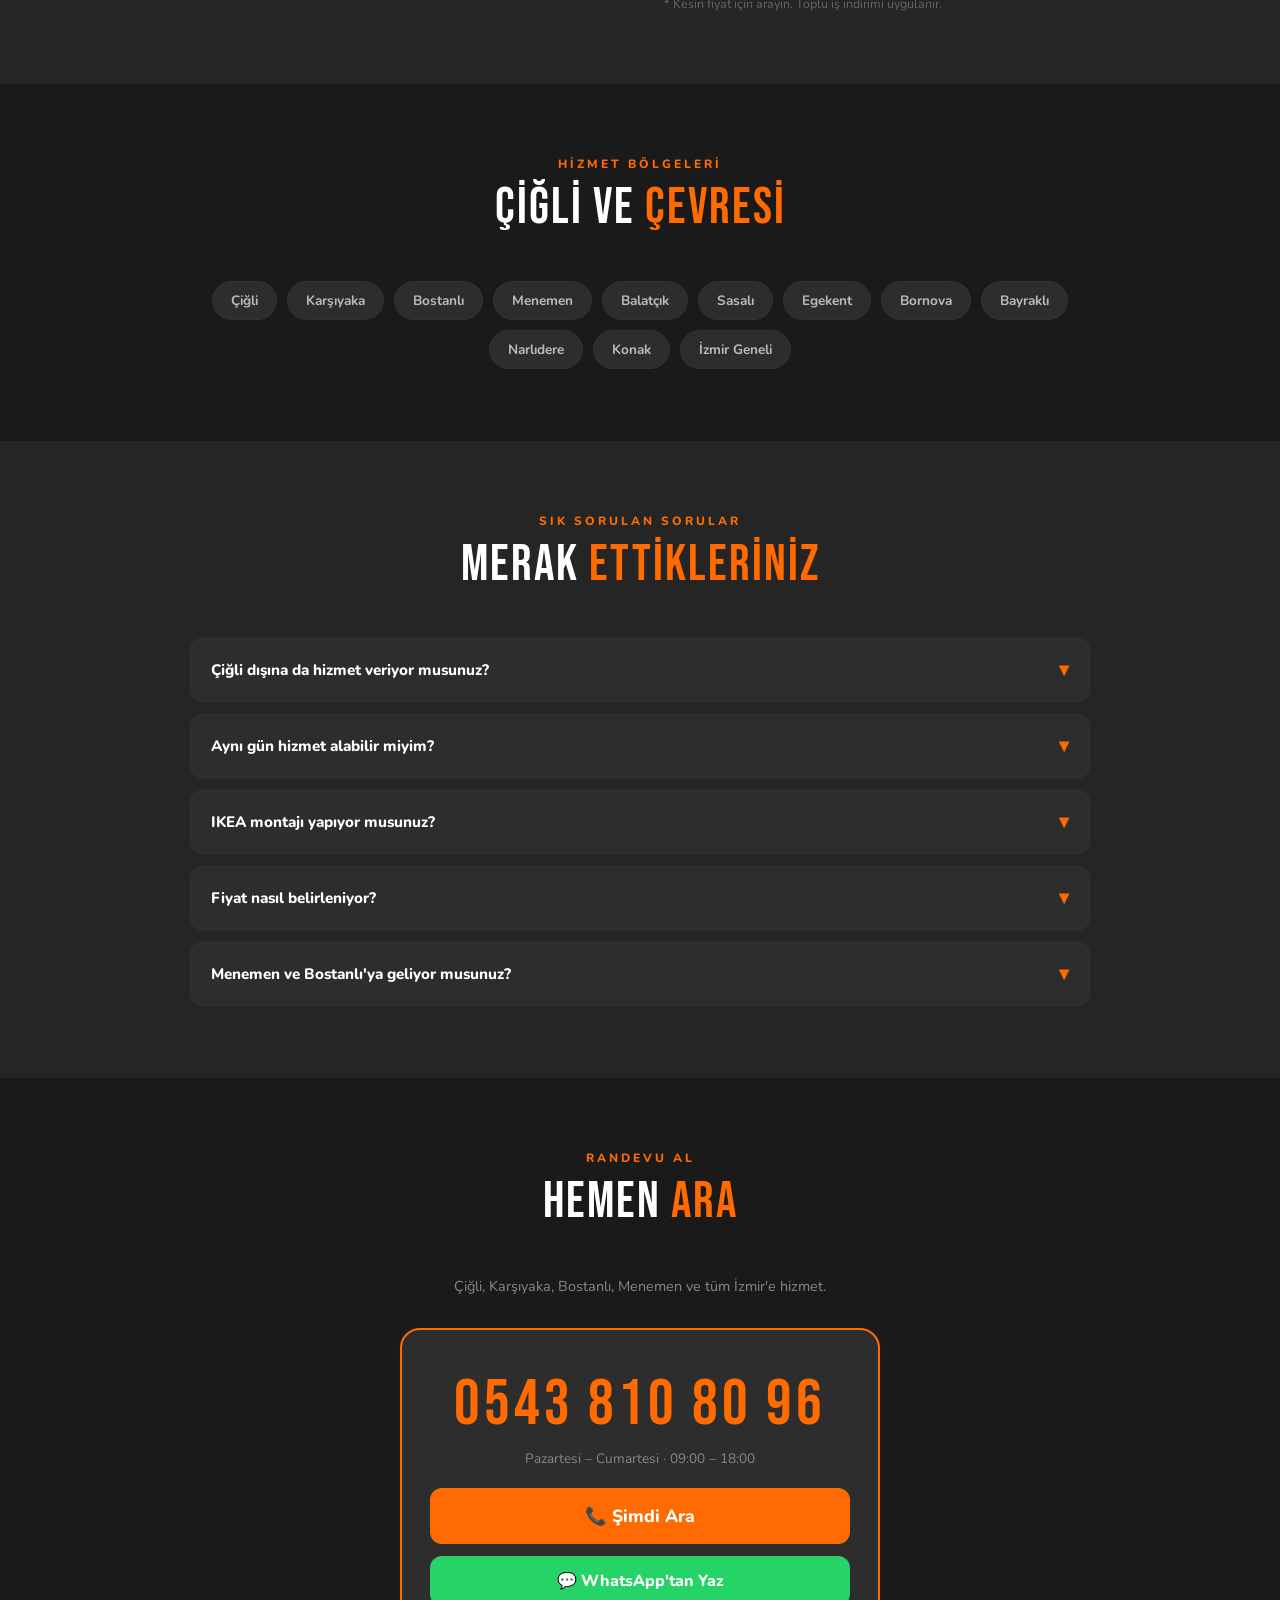
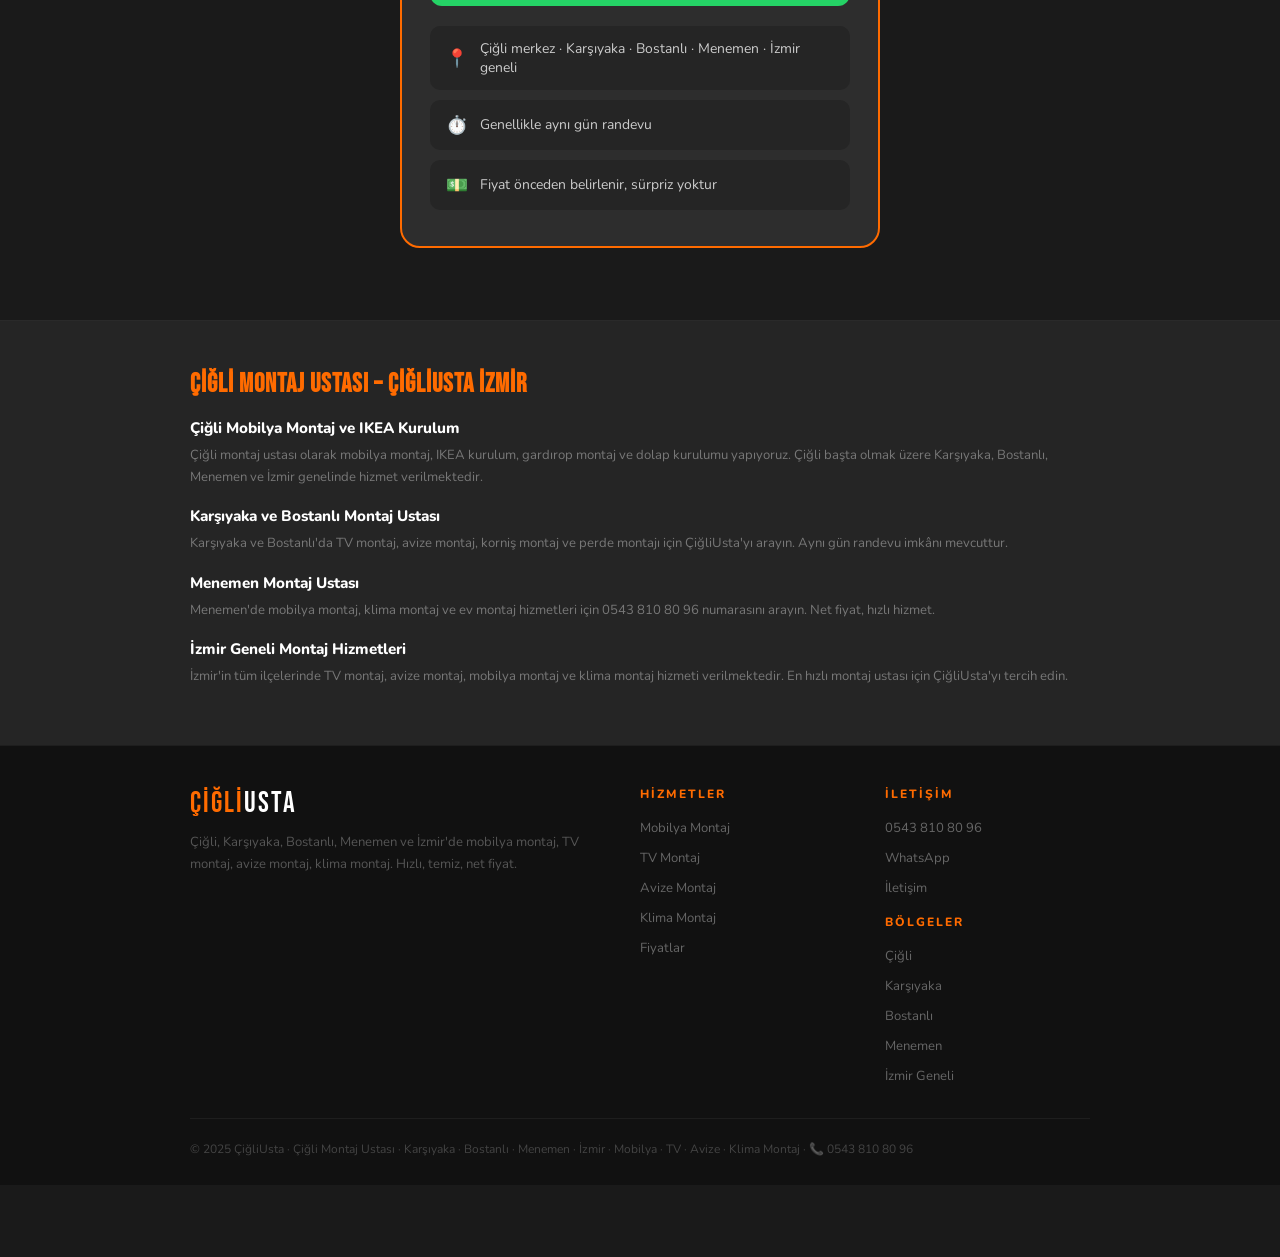
==== commit e61b2439: "Add files via upload" ====
--- a/index.html
+++ b/index.html
@@ -3,38 +3,87 @@
 <head>
 <meta charset="UTF-8">
 <meta name="viewport" content="width=device-width, initial-scale=1.0">
-<title>ÇiğliUsta | Çiğli Montaj Ustası – Mobilya, Avize, Korniş, TV, Klima Montaj İzmir</title>
-<meta name="description" content="Çiğli ve İzmir'de her türlü ev montajı. Mobilya, IKEA, avize, korniş, TV, duşakabin, ankastre, klima montaj. Hızlı randevu, net fiyat. 0543 810 80 96">
-<meta name="keywords" content="çiğli montaj ustası, çiğli mobilya montaj, çiğli avize montaj, çiğli korniş montaj, çiğli tv montaj, çiğli klima montaj, izmir montaj servisi, montaj ustası">
-<link rel="canonical" href="https://cigliusta.github.io/">
+<title>ÇiğliUsta | Çiğli Montaj Ustası – Mobilya, TV, Avize, Klima Montaj | İzmir</title>
+<meta name="description" content="Çiğli, Karşıyaka, Bostanlı, Menemen ve İzmir'de montaj ustası. Mobilya, IKEA, TV, avize, korniş, klima montajı. Hızlı randevu, net fiyat. ☎ 0543 810 80 96">
+<meta name="keywords" content="çiğli montaj ustası, karşıyaka montaj ustası, bostanlı montaj ustası, menemen montaj ustası, izmir montaj ustası, çiğli mobilya montaj, çiğli tv montaj, çiğli avize montaj, çiğli klima montaj">
+<link rel="canonical" href="https://aeteknikizmir.github.io/cigliusta/">
+<meta property="og:title" content="ÇiğliUsta | Çiğli Montaj Ustası">
+<meta property="og:description" content="Çiğli ve İzmir'de her türlü ev montajı. Hızlı randevu, net fiyat. ☎ 0543 810 80 96">
+<meta property="og:url" content="https://aeteknikizmir.github.io/cigliusta/">
+<meta property="og:type" content="website">
 <link rel="stylesheet" href="style.css">
+<script type="application/ld+json">
+{
+  "@context": "https://schema.org",
+  "@type": "LocalBusiness",
+  "name": "ÇiğliUsta Montaj Hizmetleri",
+  "description": "Çiğli, Karşıyaka, Bostanlı, Menemen ve İzmir genelinde mobilya montaj, TV montaj, avize montaj, korniş montaj, klima montaj hizmetleri.",
+  "url": "https://aeteknikizmir.github.io/cigliusta/",
+  "telephone": "+905438108096",
+  "priceRange": "₺₺",
+  "address": {
+    "@type": "PostalAddress",
+    "addressLocality": "Çiğli",
+    "addressRegion": "İzmir",
+    "addressCountry": "TR"
+  },
+  "geo": {
+    "@type": "GeoCoordinates",
+    "latitude": 38.5108,
+    "longitude": 27.0444
+  },
+  "areaServed": ["Çiğli", "Karşıyaka", "Bostanlı", "Menemen", "Bornova", "Bayraklı", "Konak", "İzmir"],
+  "openingHours": "Mo-Sa 09:00-18:00",
+  "aggregateRating": {
+    "@type": "AggregateRating",
+    "ratingValue": "4.9",
+    "reviewCount": "87"
+  },
+  "hasOfferCatalog": {
+    "@type": "OfferCatalog",
+    "name": "Montaj Hizmetleri",
+    "itemListElement": [
+      {"@type": "Offer", "itemOffered": {"@type": "Service", "name": "Mobilya Montaj"}},
+      {"@type": "Offer", "itemOffered": {"@type": "Service", "name": "IKEA Montaj"}},
+      {"@type": "Offer", "itemOffered": {"@type": "Service", "name": "TV Duvar Montaj"}},
+      {"@type": "Offer", "itemOffered": {"@type": "Service", "name": "Avize Montaj"}},
+      {"@type": "Offer", "itemOffered": {"@type": "Service", "name": "Korniş Montaj"}},
+      {"@type": "Offer", "itemOffered": {"@type": "Service", "name": "Klima Montaj"}}
+    ]
+  }
+}
+</script>
 </head>
 <body>
 
 <nav>
-  <a class="logo" href="index.html">Çiğli<span>Usta</span></a>
+  <a class="logo" href="/cigliusta/">Çiğli<span>Usta</span></a>
   <ul class="nav-links">
-    <li><a href="mobilya-montaj.html">Mobilya</a></li>
-    <li><a href="tv-montaj.html">TV Montaj</a></li>
-    <li><a href="avize-montaj.html">Avize</a></li>
-    <li><a href="klima-montaj.html">Klima</a></li>
-    <li><a href="fiyatlar.html">Fiyatlar</a></li>
-    <li><a href="iletisim.html">İletişim</a></li>
+    <li><a href="/cigliusta/mobilya-montaj.html">Mobilya</a></li>
+    <li><a href="/cigliusta/tv-montaj.html">TV Montaj</a></li>
+    <li><a href="/cigliusta/avize-montaj.html">Avize</a></li>
+    <li><a href="/cigliusta/klima-montaj.html">Klima</a></li>
+    <li><a href="/cigliusta/fiyatlar.html">Fiyatlar</a></li>
+    <li><a href="/cigliusta/iletisim.html">İletişim</a></li>
     <li><a href="tel:05438108096" class="nav-tel">📞 Ara</a></li>
   </ul>
-  <div class="hamburger"><span></span><span></span><span></span></div>
+  <button class="hamburger" aria-label="Menü"><span></span><span></span><span></span></button>
 </nav>
+<div class="mobil-bar">
+  <a href="tel:05438108096" class="mobil-ara">📞 Hemen Ara</a>
+  <a href="https://wa.me/905438108096" class="mobil-wp" target="_blank">💬 WhatsApp</a>
+</div>
 
 <!-- HERO -->
 <section class="hero">
-  <div class="hero-glow"></div>
-  <div class="hero-glow2"></div>
+  <div class="hero-glow"></div><div class="hero-glow2"></div>
   <div class="hero-inner">
-    <div class="badge">ÇİĞLİ & İZMİR MONTAJ USTASI</div>
+    <div class="badge">ÇİĞLİ · KARŞIYAKA · BOSTANLI · MENEMEN · İZMİR</div>
     <h1>HER EV İŞİ<br><span class="vurgu">BİR TELEFON</span><br>UZAĞINDA</h1>
-    <p class="hero-alt">Mobilya montaj, IKEA kurulum, avize, korniş, TV, duşakabin, ankastre, klima montaj.<br><strong>Aynı gün randevu. Temiz iş. Net fiyat.</strong></p>
+    <p class="hero-alt">Mobilya montaj, IKEA kurulum, TV, avize, korniş, klima montajı ve daha fazlası.<br><strong>Aynı gün randevu. Temiz iş. Net fiyat.</strong></p>
     <div class="btn-group">
       <a href="tel:05438108096" class="btn-ana">📞 Hemen Ara</a>
+      <a href="https://wa.me/905438108096" class="btn-wp" target="_blank">💬 WhatsApp</a>
       <a href="#hizmetler" class="btn-ikinci">Hizmetlere Bak ↓</a>
     </div>
   </div>
@@ -44,9 +93,9 @@
 <div class="sayaclar">
   <div class="sayac-grid">
     <div class="sayac"><h3>500+</h3><p>Tamamlanan Montaj</p></div>
-    <div class="sayac"><h3>7/gün</h3><p>Randevu Alınabilir</p></div>
-    <div class="sayac"><h3>%100</h3><p>Müşteri Memnuniyeti</p></div>
-    <div class="sayac"><h3>Aynı Gün</h3><p>Hızlı Hizmet</p></div>
+    <div class="sayac"><h3>4.9★</h3><p>Müşteri Puanı</p></div>
+    <div class="sayac"><h3>87</h3><p>Google Yorumu</p></div>
+    <div class="sayac"><h3>Aynı Gün</h3><p>Hızlı Randevu</p></div>
   </div>
 </div>
 
@@ -54,43 +103,43 @@
 <section id="hizmetler" class="fade-in" style="background:var(--koyu)">
   <div class="max900">
     <span class="sec-etiket">HİZMETLERİMİZ</span>
-    <div class="sec-baslik">TÜM EV MONTAJ <span>HİZMETLERİ</span></div>
+    <h2 class="sec-baslik">TÜM EV MONTAJ <span>HİZMETLERİ</span></h2>
     <div class="hizmet-grid">
-      <a class="hizmet-kart" href="mobilya-montaj.html">
+      <a class="hizmet-kart" href="/cigliusta/mobilya-montaj.html">
         <span class="ikon">🪑</span>
         <h3>Mobilya & IKEA Montaj</h3>
-        <p>Gardırop, dolap, masa, yatak, IKEA ürünleri — tüm mobilya montaj hizmetleri.</p>
+        <p>Gardırop, dolap, masa, yatak, IKEA ürünleri. Çiğli, Karşıyaka ve İzmir geneli.</p>
         <span class="detay">Detaylı bilgi →</span>
       </a>
-      <a class="hizmet-kart" href="tv-montaj.html">
+      <a class="hizmet-kart" href="/cigliusta/tv-montaj.html">
         <span class="ikon">📺</span>
         <h3>TV Duvar Montaj</h3>
-        <p>TV askı aparatı montaj, duvara sabitleme, kablo düzenleme. Tüm marka ve boyutlar.</p>
+        <p>TV askı aparatı, duvara sabitleme, kablo gizleme. Tüm marka ve boyutlar.</p>
         <span class="detay">Detaylı bilgi →</span>
       </a>
-      <a class="hizmet-kart" href="avize-montaj.html">
+      <a class="hizmet-kart" href="/cigliusta/avize-montaj.html">
         <span class="ikon">💡</span>
         <h3>Avize & Korniş Montaj</h3>
-        <p>Avize, spot, LED, korniş, perde, stor, zebra perde montajı. Aynı gün hizmet.</p>
+        <p>Avize, spot, LED, korniş, stor perde, zebra perde. Aynı gün hizmet.</p>
         <span class="detay">Detaylı bilgi →</span>
       </a>
-      <a class="hizmet-kart" href="klima-montaj.html">
+      <a class="hizmet-kart" href="/cigliusta/klima-montaj.html">
         <span class="ikon">❄️</span>
         <h3>Klima Montaj</h3>
-        <p>Split klima kurulum, sökme takma, yer değişimi, kombi dolabı montajı.</p>
+        <p>Split klima kurulum, sökme takma, yer değişimi. Çiğli ve Menemen dahil.</p>
         <span class="detay">Detaylı bilgi →</span>
       </a>
-      <a class="hizmet-kart" href="#">
+      <a class="hizmet-kart" href="/cigliusta/fiyatlar.html">
         <span class="ikon">🚿</span>
         <h3>Banyo & Tesisat</h3>
-        <p>Duşakabin, klozet, lavabo, batarya, rezervuar, sifon montajı.</p>
-        <span class="detay">Yakında →</span>
-      </a>
-      <a class="hizmet-kart" href="#">
+        <p>Duşakabin, klozet, lavabo, batarya, rezervuar montajı.</p>
+        <span class="detay">Fiyat gör →</span>
+      </a>
+      <a class="hizmet-kart" href="/cigliusta/fiyatlar.html">
         <span class="ikon">🍳</span>
         <h3>Ankastre & Beyaz Eşya</h3>
-        <p>Fırın, ocak, davlumbaz, bulaşık & çamaşır makinesi, su arıtma montajı.</p>
-        <span class="detay">Yakında →</span>
+        <p>Fırın, ocak, davlumbaz, bulaşık & çamaşır makinesi montajı.</p>
+        <span class="detay">Fiyat gör →</span>
       </a>
     </div>
   </div>
@@ -101,26 +150,53 @@
   <div class="max900">
     <div class="center">
       <span class="sec-etiket">NEDEN ÇİĞLİUSTA</span>
-      <div class="sec-baslik">FARK YARATAN <span>4 NEDEN</span></div>
+      <h2 class="sec-baslik">FARK YARATAN <span>4 NEDEN</span></h2>
     </div>
     <div class="neden-grid">
-      <div class="neden-kart"><span class="ikon">⚡</span><h3>Hızlı Randevu</h3><p>Aradığınız gün randevu alırsınız. Bekleme yok.</p></div>
-      <div class="neden-kart"><span class="ikon">💰</span><h3>Net Fiyat</h3><p>Fiyat önceden belirlenir. İşin ortasında sürpriz çıkmaz.</p></div>
+      <div class="neden-kart"><span class="ikon">⚡</span><h3>Hızlı Randevu</h3><p>Aradığınız gün randevu. Çiğli, Karşıyaka, Bostanlı, Menemen — nerede olursanız olun.</p></div>
+      <div class="neden-kart"><span class="ikon">💰</span><h3>Net Fiyat</h3><p>Fiyat önceden belirlenir. İşin ortasında sürpriz çıkmaz. Nakit ödeme.</p></div>
       <div class="neden-kart"><span class="ikon">✨</span><h3>Temiz Çalışma</h3><p>İş biter, arkada pislik bırakılmaz. Evinize saygı gösterilir.</p></div>
       <div class="neden-kart"><span class="ikon">🎯</span><h3>Dürüst Hizmet</h3><p>Üstesinden gelemeyeceğim işe girmem. Güven bunun üzerine kurulu.</p></div>
     </div>
   </div>
 </section>
 
+<!-- MÜŞTERİ YORUMLARI -->
+<section class="fade-in" style="background:var(--koyu)">
+  <div class="max900">
+    <div class="center">
+      <span class="sec-etiket">MÜŞTERİ YORUMLARI</span>
+      <h2 class="sec-baslik">NE <span>DEDİLER?</span></h2>
+    </div>
+    <div class="yorum-grid">
+      <div class="yorum-kart">
+        <div class="yorum-yildiz">★★★★★</div>
+        <p class="yorum-metin">"IKEA gardırobumu çok hızlı ve temiz kurdu. Fiyat önceden söyledi, fazladan bir kuruş almadı. Kesinlikle tavsiye ederim."</p>
+        <div class="yorum-kisi"><div class="yorum-avatar">A</div><div><div class="yorum-ad">Ayşe K.</div><div class="yorum-yer">Çiğli, İzmir</div></div></div>
+      </div>
+      <div class="yorum-kart">
+        <div class="yorum-yildiz">★★★★★</div>
+        <p class="yorum-metin">"Televizyonumu duvara astırdım. Hem hızlı geldi hem de kablolar çok düzgün gizlendi. Çok memnun kaldım."</p>
+        <div class="yorum-kisi"><div class="yorum-avatar">M</div><div><div class="yorum-ad">Mehmet Y.</div><div class="yorum-yer">Karşıyaka, İzmir</div></div></div>
+      </div>
+      <div class="yorum-kart">
+        <div class="yorum-yildiz">★★★★★</div>
+        <p class="yorum-metin">"Avize ve korniş montajını aynı günde halletti. Temiz ve güvenilir bir usta. Bostanlı'dan arayan olursa kesinlikle öneririm."</p>
+        <div class="yorum-kisi"><div class="yorum-avatar">F</div><div><div class="yorum-ad">Fatma S.</div><div class="yorum-yer">Bostanlı, İzmir</div></div></div>
+      </div>
+    </div>
+  </div>
+</section>
+
 <!-- FİYAT ÖN İZLEME -->
-<section class="fade-in" style="background:var(--koyu)">
+<section class="fade-in" style="background:var(--gri)">
   <div class="max900">
     <div class="iki-kolon">
       <div>
         <span class="sec-etiket">FİYATLAR</span>
-        <div class="sec-baslik">NET <span>FİYAT</span><br>NET HİZMET</div>
-        <p style="color:#888;font-size:0.9rem;line-height:1.7;margin-bottom:24px;">Fiyatlar önceden belirlenir, işin ortasında değişmez. İş başlamadan ne ödeyeceğinizi bilirsiniz.</p>
-        <a href="fiyatlar.html" class="btn-ana" style="display:inline-flex">Tüm Fiyatlara Bak →</a>
+        <h2 class="sec-baslik">NET <span>FİYAT</span><br>NET HİZMET</h2>
+        <p style="color:#888;font-size:0.9rem;line-height:1.7;margin-bottom:24px">Çiğli, Karşıyaka, Bostanlı, Menemen ve İzmir genelinde geçerli fiyatlar. İş başlamadan ne ödeyeceğinizi bilirsiniz.</p>
+        <a href="/cigliusta/fiyatlar.html" class="btn-ana" style="display:inline-flex">Tüm Fiyatlara Bak →</a>
       </div>
       <div class="fiyat-tablo">
         <div class="fiyat-satir"><span class="hizmet-adi">TV Montaj</span><span class="fiyat">300 TL'den başlar</span></div>
@@ -129,82 +205,66 @@
         <div class="fiyat-satir"><span class="hizmet-adi">Mobilya Montaj</span><span class="fiyat">400 TL'den başlar</span></div>
         <div class="fiyat-satir"><span class="hizmet-adi">IKEA Montaj</span><span class="fiyat">500 TL'den başlar</span></div>
         <div class="fiyat-satir"><span class="hizmet-adi">Klima Montaj</span><span class="fiyat">800 TL'den başlar</span></div>
-        <p class="fiyat-not">* Fiyatlar iş büyüklüğüne göre değişir. Kesin fiyat için arayın.</p>
+        <p class="fiyat-not">* Kesin fiyat için arayın. Toplu iş indirimi uygulanır.</p>
       </div>
     </div>
   </div>
 </section>
 
 <!-- BÖLGELER -->
-<section class="fade-in" style="background:var(--gri)">
+<section class="fade-in" style="background:var(--koyu)">
   <div class="max900 center">
     <span class="sec-etiket">HİZMET BÖLGELERİ</span>
-    <div class="sec-baslik">ÇİĞLİ VE <span>ÇEVRESİ</span></div>
+    <h2 class="sec-baslik">ÇİĞLİ VE <span>ÇEVRESİ</span></h2>
     <div class="bolge-wrap" style="justify-content:center">
       <span class="bolge-tag">Çiğli</span>
+      <span class="bolge-tag">Karşıyaka</span>
+      <span class="bolge-tag">Bostanlı</span>
+      <span class="bolge-tag">Menemen</span>
       <span class="bolge-tag">Balatçık</span>
       <span class="bolge-tag">Sasalı</span>
       <span class="bolge-tag">Egekent</span>
-      <span class="bolge-tag">Karşıyaka</span>
       <span class="bolge-tag">Bornova</span>
       <span class="bolge-tag">Bayraklı</span>
       <span class="bolge-tag">Narlıdere</span>
       <span class="bolge-tag">Konak</span>
-      <span class="bolge-tag">Gaziemir</span>
       <span class="bolge-tag">İzmir Geneli</span>
     </div>
   </div>
 </section>
 
 <!-- SSS -->
-<section class="fade-in" style="background:var(--koyu)">
+<section class="fade-in" style="background:var(--gri)">
   <div class="max900">
     <div class="center">
       <span class="sec-etiket">SIK SORULAN SORULAR</span>
-      <div class="sec-baslik">MERAK <span>ETTİKLERİNİZ</span></div>
+      <h2 class="sec-baslik">MERAK <span>ETTİKLERİNİZ</span></h2>
     </div>
     <div class="sss-liste">
-      <div class="sss-item">
-        <div class="sss-soru">Aynı gün hizmet veriyor musunuz? <span class="ok">▾</span></div>
-        <div class="sss-cevap"><div class="sss-cevap-ic">Evet, müsaitlik durumuna göre aynı gün randevu verilmektedir. Sabah arayıp öğleden sonra iş yapılabilir.</div></div>
-      </div>
-      <div class="sss-item">
-        <div class="sss-soru">Fiyat nasıl belirleniyor? <span class="ok">▾</span></div>
-        <div class="sss-cevap"><div class="sss-cevap-ic">Telefonda işi anlattıktan sonra fiyat verilir. İş başlamadan ne ödeyeceğinizi bilirsiniz. Sürpriz çıkmaz.</div></div>
-      </div>
-      <div class="sss-item">
-        <div class="sss-soru">Hangi bölgelere hizmet veriyorsunuz? <span class="ok">▾</span></div>
-        <div class="sss-cevap"><div class="sss-cevap-ic">Çiğli merkez olmak üzere Karşıyaka, Bornova, Bayraklı, Konak, Narlıdere ve İzmir genelinde hizmet verilmektedir.</div></div>
-      </div>
-      <div class="sss-item">
-        <div class="sss-soru">IKEA montajı yapıyor musunuz? <span class="ok">▾</span></div>
-        <div class="sss-cevap"><div class="sss-cevap-ic">Evet, tüm IKEA ürünlerinin montajını yapıyoruz. PAX gardırop, Billy kitaplık, Kallax, Brimnes yatak çerçeveleri ve diğer tüm IKEA mobilyalar.</div></div>
-      </div>
-      <div class="sss-item">
-        <div class="sss-soru">Ödeme nasıl yapılıyor? <span class="ok">▾</span></div>
-        <div class="sss-cevap"><div class="sss-cevap-ic">İş tamamlandıktan sonra nakit ödeme alınmaktadır.</div></div>
-      </div>
+      <div class="sss-item"><div class="sss-soru">Çiğli dışına da hizmet veriyor musunuz? <span class="ok">▾</span></div><div class="sss-cevap"><div class="sss-cevap-ic">Evet, Karşıyaka, Bostanlı, Menemen, Bornova, Bayraklı, Konak, Narlıdere ve İzmir geneline hizmet veriyoruz.</div></div></div>
+      <div class="sss-item"><div class="sss-soru">Aynı gün hizmet alabilir miyim? <span class="ok">▾</span></div><div class="sss-cevap"><div class="sss-cevap-ic">Evet, müsaitlik durumuna göre aynı gün randevu verilmektedir. Sabah arayıp öğleden sonra iş yaptırılabilir.</div></div></div>
+      <div class="sss-item"><div class="sss-soru">IKEA montajı yapıyor musunuz? <span class="ok">▾</span></div><div class="sss-cevap"><div class="sss-cevap-ic">Evet, tüm IKEA ürünlerinin montajını yapıyoruz. PAX gardırop, Billy kitaplık, Kallax, Brimnes ve diğer tüm IKEA mobilyalar.</div></div></div>
+      <div class="sss-item"><div class="sss-soru">Fiyat nasıl belirleniyor? <span class="ok">▾</span></div><div class="sss-cevap"><div class="sss-cevap-ic">Telefonda işi anlattıktan sonra fiyat verilir. İş başlamadan ne ödeyeceğinizi bilirsiniz. Sürpriz çıkmaz, nakit ödeme.</div></div></div>
+      <div class="sss-item"><div class="sss-soru">Menemen ve Bostanlı'ya geliyor musunuz? <span class="ok">▾</span></div><div class="sss-cevap"><div class="sss-cevap-ic">Evet, Menemen ve Bostanlı dahil İzmir'in tüm ilçelerine hizmet veriyoruz. Uzak mesafeler için önceden bilgi alın.</div></div></div>
     </div>
   </div>
 </section>
 
 <!-- İLETİŞİM -->
-<section class="fade-in" id="iletisim" style="background:var(--gri)">
-  <div class="max900">
-    <div class="center" style="margin-bottom:40px">
-      <span class="sec-etiket">RANDEVU AL</span>
-      <div class="sec-baslik">HEMEN <span>ARA</span></div>
-      <p style="color:#888;font-size:0.9rem">Montaj işinizi anlatın, randevuyu ayarlayalım.</p>
-    </div>
+<section class="fade-in" style="background:var(--koyu)">
+  <div class="max900 center">
+    <span class="sec-etiket">RANDEVU AL</span>
+    <h2 class="sec-baslik">HEMEN <span>ARA</span></h2>
+    <p style="color:#888;font-size:0.9rem;margin-bottom:32px">Çiğli, Karşıyaka, Bostanlı, Menemen ve tüm İzmir'e hizmet.</p>
     <div class="iletisim-kart" style="max-width:480px;margin:0 auto">
       <a href="tel:05438108096" class="buyuk-tel">0543 810 80 96</a>
       <span class="tel-acik">Pazartesi – Cumartesi · 09:00 – 18:00</span>
       <a href="tel:05438108096" class="ara-btn">📞 Şimdi Ara</a>
       <a href="https://wa.me/905438108096" class="wp-btn" target="_blank">💬 WhatsApp'tan Yaz</a>
       <div class="bilgi-satirlari">
-        <div class="bilgi-satir"><span class="ic">📍</span><span>Çiğli, İzmir — tüm semtlere hizmet</span></div>
+        <div class="bilgi-satir"><span class="ic">📍</span><span>Çiğli merkez · Karşıyaka · Bostanlı · Menemen · İzmir geneli</span></div>
         <div class="bilgi-satir"><span class="ic">⏱️</span><span>Genellikle aynı gün randevu</span></div>
-        <div class="bilgi-satir"><span class="ic">💵</span><span>Fiyat önceden belirlenir</span></div>
+        <div class="bilgi-satir"><span class="ic">💵</span><span>Fiyat önceden belirlenir, sürpriz yoktur</span></div>
       </div>
     </div>
   </div>
@@ -213,15 +273,15 @@
 <!-- SEO -->
 <div class="seo-blok">
   <div class="seo-ic">
-    <h2>Çiğli Montaj Ustası – ÇiğliUsta</h2>
-    <h3>Çiğli Mobilya Montaj</h3>
-    <p>Çiğli'de mobilya montaj ihtiyacınız için doğru adrestesiniz. IKEA, Bellona, İstikbal ve tüm marka mobilyaların montajını yapıyoruz. Gardırop montaj, dolap kurulum, yatak montaj, masa montaj işlerinde hızlı hizmet.</p>
-    <h3>Çiğli Avize ve Korniş Montaj</h3>
-    <p>Yeni evinize taşındınız mı? Avize montaj, korniş montaj, stor perde montaj, zebra perde kurulumu için arayın. Çiğli ve çevre semtlerde avize montaj ustası olarak hizmetinizdeyiz.</p>
-    <h3>Çiğli TV Montaj</h3>
-    <p>Çiğli TV montaj hizmeti ile tüm marka ve boyutlarda TV askı aparatı montajı yapıyoruz. Kablo gizleme dahil, temiz ve güvenli montaj.</p>
-    <h3>Çiğli Klima Montaj</h3>
-    <p>Çiğli klima montaj ve sökme takma hizmeti. Split klima kurulumu, klima yer değişimi için arayın.</p>
+    <h2>Çiğli Montaj Ustası – ÇiğliUsta İzmir</h2>
+    <h3>Çiğli Mobilya Montaj ve IKEA Kurulum</h3>
+    <p>Çiğli montaj ustası olarak mobilya montaj, IKEA kurulum, gardırop montaj ve dolap kurulumu yapıyoruz. Çiğli başta olmak üzere Karşıyaka, Bostanlı, Menemen ve İzmir genelinde hizmet verilmektedir.</p>
+    <h3>Karşıyaka ve Bostanlı Montaj Ustası</h3>
+    <p>Karşıyaka ve Bostanlı'da TV montaj, avize montaj, korniş montaj ve perde montajı için ÇiğliUsta'yı arayın. Aynı gün randevu imkânı mevcuttur.</p>
+    <h3>Menemen Montaj Ustası</h3>
+    <p>Menemen'de mobilya montaj, klima montaj ve ev montaj hizmetleri için 0543 810 80 96 numarasını arayın. Net fiyat, hızlı hizmet.</p>
+    <h3>İzmir Geneli Montaj Hizmetleri</h3>
+    <p>İzmir'in tüm ilçelerinde TV montaj, avize montaj, mobilya montaj ve klima montaj hizmeti verilmektedir. En hızlı montaj ustası için ÇiğliUsta'yı tercih edin.</p>
   </div>
 </div>
 
@@ -229,17 +289,17 @@
   <div class="footer-ic">
     <div class="footer-grid">
       <div>
-        <a class="footer-logo" href="index.html">Çiğli<span>Usta</span></a>
-        <p class="footer-aciklama">Çiğli ve İzmir'de her türlü ev montajı hizmeti. Mobilya, TV, avize, korniş, klima, banyo, ankastre montaj. Hızlı, temiz, net fiyat.</p>
+        <a class="footer-logo" href="/cigliusta/">Çiğli<span>Usta</span></a>
+        <p class="footer-aciklama">Çiğli, Karşıyaka, Bostanlı, Menemen ve İzmir'de mobilya montaj, TV montaj, avize montaj, klima montaj. Hızlı, temiz, net fiyat.</p>
       </div>
       <div>
         <div class="footer-baslik">Hizmetler</div>
         <ul class="footer-link-liste">
-          <li><a href="mobilya-montaj.html">Mobilya Montaj</a></li>
-          <li><a href="tv-montaj.html">TV Montaj</a></li>
-          <li><a href="avize-montaj.html">Avize Montaj</a></li>
-          <li><a href="klima-montaj.html">Klima Montaj</a></li>
-          <li><a href="fiyatlar.html">Fiyatlar</a></li>
+          <li><a href="/cigliusta/mobilya-montaj.html">Mobilya Montaj</a></li>
+          <li><a href="/cigliusta/tv-montaj.html">TV Montaj</a></li>
+          <li><a href="/cigliusta/avize-montaj.html">Avize Montaj</a></li>
+          <li><a href="/cigliusta/klima-montaj.html">Klima Montaj</a></li>
+          <li><a href="/cigliusta/fiyatlar.html">Fiyatlar</a></li>
         </ul>
       </div>
       <div>
@@ -247,25 +307,23 @@
         <ul class="footer-link-liste">
           <li><a href="tel:05438108096">0543 810 80 96</a></li>
           <li><a href="https://wa.me/905438108096">WhatsApp</a></li>
-          <li><a href="iletisim.html">İletişim Sayfası</a></li>
+          <li><a href="/cigliusta/iletisim.html">İletişim</a></li>
         </ul>
         <div style="margin-top:16px">
           <div class="footer-baslik">Bölgeler</div>
           <ul class="footer-link-liste">
-            <li><a href="#">Çiğli</a></li>
-            <li><a href="#">Karşıyaka</a></li>
-            <li><a href="#">Bornova</a></li>
+            <li><a href="#">Çiğli</a></li><li><a href="#">Karşıyaka</a></li>
+            <li><a href="#">Bostanlı</a></li><li><a href="#">Menemen</a></li>
             <li><a href="#">İzmir Geneli</a></li>
           </ul>
         </div>
       </div>
     </div>
     <div class="footer-alt">
-      <p>© 2025 ÇiğliUsta · Çiğli Montaj Ustası · Mobilya Montaj · IKEA Montaj · Avize Montaj · Korniş Montaj · TV Montaj · Klima Montaj · Çiğli, İzmir · 📞 0543 810 80 96</p>
+      <p>© 2025 ÇiğliUsta · Çiğli Montaj Ustası · Karşıyaka · Bostanlı · Menemen · İzmir · Mobilya · TV · Avize · Klima Montaj · 📞 0543 810 80 96</p>
     </div>
   </div>
 </footer>
-
 <script src="main.js"></script>
 </body>
 </html>
--- a/style.css
+++ b/style.css
@@ -6,440 +6,139 @@
   --koyu: #1A1A1A;
   --gri: #252525;
   --gri2: #2D2D2D;
-  --acik-gri: #888;
   --beyaz: #FFFFFF;
-  --yesil: #2ECC71;
+  --yesil: #25D366;
 }
 
 * { margin: 0; padding: 0; box-sizing: border-box; }
 html { scroll-behavior: smooth; }
-
-body {
-  font-family: 'Nunito', sans-serif;
-  background: var(--koyu);
-  color: var(--beyaz);
-  overflow-x: hidden;
-}
+body { font-family: 'Nunito', sans-serif; background: var(--koyu); color: var(--beyaz); overflow-x: hidden; padding-bottom: 72px; }
 
 /* NAV */
-nav {
-  position: fixed;
-  top: 0; left: 0; right: 0;
-  z-index: 100;
-  background: rgba(26,26,26,0.97);
-  backdrop-filter: blur(12px);
-  border-bottom: 2px solid var(--turuncu);
-  padding: 0 24px;
-  height: 64px;
-  display: flex;
-  align-items: center;
-  justify-content: space-between;
-}
+nav { position: fixed; top: 0; left: 0; right: 0; z-index: 200; background: rgba(26,26,26,0.97); backdrop-filter: blur(12px); border-bottom: 2px solid var(--turuncu); padding: 0 24px; height: 64px; display: flex; align-items: center; justify-content: space-between; }
+.logo { font-family: 'Bebas Neue', sans-serif; font-size: 1.8rem; color: var(--turuncu); letter-spacing: 2px; text-decoration: none; flex-shrink: 0; }
+.logo span { color: var(--beyaz); }
+.nav-links { display: flex; gap: 20px; align-items: center; list-style: none; }
+.nav-links a { color: #aaa; text-decoration: none; font-size: 0.82rem; font-weight: 700; letter-spacing: 0.5px; transition: color 0.2s; white-space: nowrap; }
+.nav-links a:hover, .nav-links a.aktif { color: var(--turuncu); }
+.nav-tel { background: var(--turuncu) !important; color: var(--beyaz) !important; padding: 8px 16px; border-radius: 50px; }
+.nav-tel:hover { background: var(--turuncu2) !important; }
+.hamburger { display: none; flex-direction: column; gap: 5px; cursor: pointer; padding: 4px; background: none; border: none; }
+.hamburger span { display: block; width: 24px; height: 2px; background: var(--beyaz); border-radius: 2px; transition: all 0.3s; }
 
-.logo {
-  font-family: 'Bebas Neue', sans-serif;
-  font-size: 1.8rem;
-  color: var(--turuncu);
-  letter-spacing: 2px;
-  text-decoration: none;
-}
-.logo span { color: var(--beyaz); }
-
-.nav-links {
-  display: flex;
-  gap: 24px;
-  align-items: center;
-  list-style: none;
-}
-
-.nav-links a {
-  color: #aaa;
-  text-decoration: none;
-  font-size: 0.85rem;
-  font-weight: 700;
-  letter-spacing: 0.5px;
-  transition: color 0.2s;
-}
-.nav-links a:hover { color: var(--turuncu); }
-
-.nav-tel {
-  background: var(--turuncu);
-  color: var(--beyaz) !important;
-  padding: 8px 18px;
-  border-radius: 50px;
-  font-size: 0.85rem !important;
-}
-.nav-tel:hover { background: var(--turuncu2); color: var(--beyaz) !important; }
-
-.hamburger {
-  display: none;
-  flex-direction: column;
-  gap: 5px;
-  cursor: pointer;
-  padding: 4px;
-}
-.hamburger span {
-  display: block;
-  width: 24px; height: 2px;
-  background: var(--beyaz);
-  border-radius: 2px;
-  transition: all 0.3s;
-}
+/* MOBİL SABİT BAR */
+.mobil-bar { display: none; position: fixed; bottom: 0; left: 0; right: 0; z-index: 300; background: var(--koyu); border-top: 2px solid #2a2a2a; padding: 10px 16px; gap: 10px; }
+.mobil-bar a { flex: 1; padding: 13px 10px; border-radius: 10px; font-weight: 800; font-size: 0.95rem; text-align: center; text-decoration: none; display: flex; align-items: center; justify-content: center; gap: 6px; }
+.mobil-ara { background: var(--turuncu); color: var(--beyaz); }
+.mobil-wp { background: var(--yesil); color: var(--beyaz); }
 
 /* HERO */
-.hero {
-  min-height: 100vh;
-  display: flex;
-  align-items: center;
-  padding: 100px 24px 60px;
-  position: relative;
-  overflow: hidden;
-  background: var(--koyu);
-}
-.hero-glow {
-  position: absolute;
-  top: -200px; right: -200px;
-  width: 700px; height: 700px;
-  background: radial-gradient(circle, rgba(255,107,0,0.12) 0%, transparent 65%);
-  border-radius: 50%;
-  pointer-events: none;
-}
-.hero-glow2 {
-  position: absolute;
-  bottom: -150px; left: -150px;
-  width: 500px; height: 500px;
-  background: radial-gradient(circle, rgba(255,107,0,0.06) 0%, transparent 65%);
-  border-radius: 50%;
-  pointer-events: none;
-}
+.hero { min-height: 100vh; display: flex; align-items: center; padding: 100px 24px 60px; position: relative; overflow: hidden; background: var(--koyu); }
+.hero-glow { position: absolute; top: -200px; right: -200px; width: 700px; height: 700px; background: radial-gradient(circle, rgba(255,107,0,0.12) 0%, transparent 65%); border-radius: 50%; pointer-events: none; }
+.hero-glow2 { position: absolute; bottom: -150px; left: -150px; width: 500px; height: 500px; background: radial-gradient(circle, rgba(255,107,0,0.06) 0%, transparent 65%); border-radius: 50%; pointer-events: none; }
 .hero-inner { max-width: 900px; margin: 0 auto; position: relative; z-index: 1; width: 100%; }
-
-.badge {
-  display: inline-block;
-  background: rgba(255,107,0,0.12);
-  border: 1px solid rgba(255,107,0,0.4);
-  color: var(--turuncu);
-  padding: 6px 16px;
-  border-radius: 50px;
-  font-size: 0.78rem;
-  font-weight: 800;
-  letter-spacing: 2px;
-  margin-bottom: 20px;
-  animation: fadeUp 0.5s ease both;
-}
-
-.hero h1 {
-  font-family: 'Bebas Neue', sans-serif;
-  font-size: clamp(3.2rem, 10vw, 6.5rem);
-  line-height: 0.95;
-  letter-spacing: 3px;
-  margin-bottom: 20px;
-  animation: fadeUp 0.5s ease 0.1s both;
-}
+.badge { display: inline-block; background: rgba(255,107,0,0.12); border: 1px solid rgba(255,107,0,0.4); color: var(--turuncu); padding: 6px 16px; border-radius: 50px; font-size: 0.78rem; font-weight: 800; letter-spacing: 2px; margin-bottom: 20px; animation: fadeUp 0.5s ease both; }
+.hero h1 { font-family: 'Bebas Neue', sans-serif; font-size: clamp(3.2rem, 10vw, 6.5rem); line-height: 0.95; letter-spacing: 3px; margin-bottom: 20px; animation: fadeUp 0.5s ease 0.1s both; }
 .hero h1 .vurgu { color: var(--turuncu); }
-
-.hero-alt {
-  font-size: clamp(1rem, 2.5vw, 1.25rem);
-  color: #999;
-  line-height: 1.65;
-  margin-bottom: 40px;
-  max-width: 600px;
-  animation: fadeUp 0.5s ease 0.2s both;
-}
+.hero-alt { font-size: clamp(1rem, 2.5vw, 1.2rem); color: #999; line-height: 1.65; margin-bottom: 40px; max-width: 600px; animation: fadeUp 0.5s ease 0.2s both; }
 .hero-alt strong { color: var(--beyaz); }
-
-.btn-group {
-  display: flex;
-  gap: 14px;
-  flex-wrap: wrap;
-  animation: fadeUp 0.5s ease 0.3s both;
-}
-
-.btn-ana {
-  background: var(--turuncu);
-  color: var(--beyaz);
-  padding: 15px 32px;
-  border-radius: 50px;
-  font-weight: 800;
-  font-size: 1rem;
-  text-decoration: none;
-  transition: all 0.2s;
-  display: inline-flex;
-  align-items: center;
-  gap: 8px;
-}
+.btn-group { display: flex; gap: 14px; flex-wrap: wrap; animation: fadeUp 0.5s ease 0.3s both; }
+.btn-ana { background: var(--turuncu); color: var(--beyaz); padding: 15px 32px; border-radius: 50px; font-weight: 800; font-size: 1rem; text-decoration: none; transition: all 0.2s; display: inline-flex; align-items: center; gap: 8px; }
 .btn-ana:hover { background: var(--turuncu2); transform: translateY(-2px); box-shadow: 0 8px 28px rgba(255,107,0,0.35); }
-
-.btn-ikinci {
-  background: transparent;
-  color: var(--beyaz);
-  padding: 15px 32px;
-  border-radius: 50px;
-  font-weight: 700;
-  font-size: 0.95rem;
-  text-decoration: none;
-  border: 2px solid #3a3a3a;
-  transition: all 0.2s;
-}
+.btn-wp { background: var(--yesil); color: var(--beyaz); padding: 15px 32px; border-radius: 50px; font-weight: 800; font-size: 1rem; text-decoration: none; transition: all 0.2s; display: inline-flex; align-items: center; gap: 8px; }
+.btn-wp:hover { background: #1da851; transform: translateY(-2px); }
+.btn-ikinci { background: transparent; color: var(--beyaz); padding: 15px 32px; border-radius: 50px; font-weight: 700; font-size: 0.95rem; text-decoration: none; border: 2px solid #3a3a3a; transition: all 0.2s; }
 .btn-ikinci:hover { border-color: var(--turuncu); color: var(--turuncu); }
 
 /* SAYAÇLAR */
-.sayaclar {
-  background: var(--gri);
-  padding: 36px 24px;
-  border-top: 1px solid #2e2e2e;
-  border-bottom: 1px solid #2e2e2e;
-}
-.sayac-grid {
-  max-width: 900px;
-  margin: 0 auto;
-  display: grid;
-  grid-template-columns: repeat(4, 1fr);
-  gap: 20px;
-  text-align: center;
-}
-.sayac h3 {
-  font-family: 'Bebas Neue', sans-serif;
-  font-size: 2.8rem;
-  color: var(--turuncu);
-  line-height: 1;
-}
+.sayaclar { background: var(--gri); padding: 36px 24px; border-top: 1px solid #2e2e2e; border-bottom: 1px solid #2e2e2e; }
+.sayac-grid { max-width: 900px; margin: 0 auto; display: grid; grid-template-columns: repeat(4, 1fr); gap: 20px; text-align: center; }
+.sayac h3 { font-family: 'Bebas Neue', sans-serif; font-size: 2.8rem; color: var(--turuncu); line-height: 1; }
 .sayac p { font-size: 0.8rem; color: #888; margin-top: 4px; font-weight: 700; }
 
-/* SECTION ORTAK */
+/* SECTION */
 section { padding: 72px 24px; }
-
-.sec-etiket {
-  display: block;
-  color: var(--turuncu);
-  font-size: 0.75rem;
-  font-weight: 800;
-  letter-spacing: 3px;
-  text-transform: uppercase;
-  margin-bottom: 10px;
-}
-.sec-baslik {
-  font-family: 'Bebas Neue', sans-serif;
-  font-size: clamp(2rem, 5vw, 3.2rem);
-  letter-spacing: 2px;
-  line-height: 1;
-  margin-bottom: 48px;
-}
-.sec-baslik span { color: var(--turuncu); }
-
+.sec-etiket { display: block; color: var(--turuncu); font-size: 0.75rem; font-weight: 800; letter-spacing: 3px; text-transform: uppercase; margin-bottom: 10px; }
+h2.sec-baslik { font-family: 'Bebas Neue', sans-serif; font-size: clamp(2rem, 5vw, 3.2rem); letter-spacing: 2px; line-height: 1; margin-bottom: 48px; font-weight: 400; }
+h2.sec-baslik span { color: var(--turuncu); }
 .center { text-align: center; }
 .max900 { max-width: 900px; margin: 0 auto; }
-.max1100 { max-width: 1100px; margin: 0 auto; }
 
 /* HİZMET KARTLARI */
-.hizmet-grid {
-  display: grid;
-  grid-template-columns: repeat(auto-fill, minmax(260px, 1fr));
-  gap: 18px;
-}
-
-.hizmet-kart {
-  background: var(--gri2);
-  border: 1px solid #333;
-  border-radius: 16px;
-  padding: 28px 22px;
-  text-decoration: none;
-  color: var(--beyaz);
-  display: block;
-  transition: all 0.3s;
-  position: relative;
-  overflow: hidden;
-}
-.hizmet-kart::after {
-  content: '';
-  position: absolute;
-  bottom: 0; left: 0; right: 0;
-  height: 3px;
-  background: var(--turuncu);
-  transform: scaleX(0);
-  transition: transform 0.3s;
-}
+.hizmet-grid { display: grid; grid-template-columns: repeat(auto-fill, minmax(260px, 1fr)); gap: 18px; }
+.hizmet-kart { background: var(--gri2); border: 1px solid #333; border-radius: 16px; padding: 28px 22px; text-decoration: none; color: var(--beyaz); display: block; transition: all 0.3s; position: relative; overflow: hidden; }
+.hizmet-kart::after { content: ''; position: absolute; bottom: 0; left: 0; right: 0; height: 3px; background: var(--turuncu); transform: scaleX(0); transition: transform 0.3s; }
 .hizmet-kart:hover::after { transform: scaleX(1); }
 .hizmet-kart:hover { border-color: rgba(255,107,0,0.4); transform: translateY(-4px); box-shadow: 0 12px 40px rgba(0,0,0,0.3); }
-
 .hizmet-kart .ikon { font-size: 2.2rem; margin-bottom: 14px; display: block; }
 .hizmet-kart h3 { font-size: 1.05rem; font-weight: 800; margin-bottom: 8px; }
 .hizmet-kart p { font-size: 0.82rem; color: #888; line-height: 1.5; margin-bottom: 14px; }
 .hizmet-kart .detay { font-size: 0.8rem; color: var(--turuncu); font-weight: 700; }
 
-/* LİSTE */
-.check-liste {
-  list-style: none;
-  display: flex;
-  flex-direction: column;
-  gap: 10px;
-}
-.check-liste li {
-  display: flex;
-  align-items: flex-start;
-  gap: 10px;
-  font-size: 0.9rem;
-  color: #ccc;
-  line-height: 1.5;
-}
-.check-liste li::before {
-  content: '✓';
-  color: var(--turuncu);
-  font-weight: 900;
-  font-size: 0.85rem;
-  margin-top: 2px;
-  flex-shrink: 0;
-}
+/* YORUM KARTLARI */
+.yorum-grid { display: grid; grid-template-columns: repeat(auto-fill, minmax(260px, 1fr)); gap: 18px; }
+.yorum-kart { background: var(--gri2); border: 1px solid #333; border-radius: 16px; padding: 24px 20px; transition: border-color 0.3s; }
+.yorum-kart:hover { border-color: rgba(255,107,0,0.3); }
+.yorum-yildiz { color: #FFB800; font-size: 1rem; margin-bottom: 10px; letter-spacing: 2px; }
+.yorum-metin { font-size: 0.88rem; color: #ccc; line-height: 1.6; margin-bottom: 14px; font-style: italic; }
+.yorum-kisi { display: flex; align-items: center; gap: 10px; }
+.yorum-avatar { width: 36px; height: 36px; border-radius: 50%; background: var(--turuncu); display: flex; align-items: center; justify-content: center; font-weight: 800; font-size: 0.9rem; color: var(--beyaz); flex-shrink: 0; }
+.yorum-ad { font-weight: 800; font-size: 0.85rem; }
+.yorum-yer { font-size: 0.75rem; color: #888; }
 
-/* BOLGE TAGS */
+/* CHECK LİSTE */
+.check-liste { list-style: none; display: flex; flex-direction: column; gap: 10px; }
+.check-liste li { display: flex; align-items: flex-start; gap: 10px; font-size: 0.9rem; color: #ccc; line-height: 1.5; }
+.check-liste li::before { content: '✓'; color: var(--turuncu); font-weight: 900; font-size: 0.85rem; margin-top: 2px; flex-shrink: 0; }
+
+/* BÖLGE */
 .bolge-wrap { display: flex; flex-wrap: wrap; gap: 10px; }
-.bolge-tag {
-  background: var(--gri2);
-  border: 1px solid #333;
-  padding: 9px 18px;
-  border-radius: 50px;
-  font-size: 0.85rem;
-  font-weight: 700;
-  color: #bbb;
-  text-decoration: none;
-  transition: all 0.2s;
-}
+.bolge-tag { background: var(--gri2); border: 1px solid #333; padding: 9px 18px; border-radius: 50px; font-size: 0.85rem; font-weight: 700; color: #bbb; text-decoration: none; transition: all 0.2s; }
 .bolge-tag:hover { background: var(--turuncu); border-color: var(--turuncu); color: var(--beyaz); }
 
 /* SSS */
 .sss-liste { display: flex; flex-direction: column; gap: 12px; }
-.sss-item {
-  background: var(--gri2);
-  border: 1px solid #333;
-  border-radius: 12px;
-  overflow: hidden;
-}
-.sss-soru {
-  padding: 18px 20px;
-  font-weight: 800;
-  cursor: pointer;
-  display: flex;
-  justify-content: space-between;
-  align-items: center;
-  font-size: 0.95rem;
-  user-select: none;
-}
-.sss-soru .ok { color: var(--turuncu); transition: transform 0.3s; font-size: 1.2rem; }
+.sss-item { background: var(--gri2); border: 1px solid #333; border-radius: 12px; overflow: hidden; }
+.sss-soru { padding: 18px 20px; font-weight: 800; cursor: pointer; display: flex; justify-content: space-between; align-items: center; font-size: 0.95rem; user-select: none; }
+.sss-soru .ok { color: var(--turuncu); transition: transform 0.3s; font-size: 1.2rem; flex-shrink: 0; }
 .sss-item.acik .sss-soru .ok { transform: rotate(180deg); }
-.sss-cevap {
-  max-height: 0;
-  overflow: hidden;
-  transition: max-height 0.35s ease;
-}
-.sss-item.acik .sss-cevap { max-height: 200px; }
+.sss-cevap { max-height: 0; overflow: hidden; transition: max-height 0.35s ease; }
+.sss-item.acik .sss-cevap { max-height: 300px; }
 .sss-cevap-ic { padding: 0 20px 18px; font-size: 0.88rem; color: #999; line-height: 1.65; }
 
 /* İLETİŞİM */
-.iletisim-kart {
-  background: var(--gri2);
-  border: 2px solid var(--turuncu);
-  border-radius: 20px;
-  padding: 36px 28px;
-  text-align: center;
-}
-.buyuk-tel {
-  font-family: 'Bebas Neue', sans-serif;
-  font-size: clamp(2.5rem, 8vw, 4rem);
-  color: var(--turuncu);
-  letter-spacing: 4px;
-  display: block;
-  text-decoration: none;
-  margin-bottom: 6px;
-  transition: opacity 0.2s;
-}
+.iletisim-kart { background: var(--gri2); border: 2px solid var(--turuncu); border-radius: 20px; padding: 36px 28px; text-align: center; }
+.buyuk-tel { font-family: 'Bebas Neue', sans-serif; font-size: clamp(2.5rem, 8vw, 4rem); color: var(--turuncu); letter-spacing: 4px; display: block; text-decoration: none; margin-bottom: 6px; transition: opacity 0.2s; }
 .buyuk-tel:hover { opacity: 0.8; }
 .tel-acik { font-size: 0.85rem; color: #888; margin-bottom: 20px; display: block; }
-
-.ara-btn {
-  display: block;
-  background: var(--turuncu);
-  color: var(--beyaz);
-  padding: 16px;
-  border-radius: 12px;
-  font-weight: 800;
-  font-size: 1.1rem;
-  text-decoration: none;
-  transition: all 0.2s;
-  margin-bottom: 12px;
-}
-.ara-btn:hover { background: var(--turuncu2); transform: translateY(-2px); box-shadow: 0 8px 24px rgba(255,107,0,0.35); }
-
-.wp-btn {
-  display: block;
-  background: #25D366;
-  color: var(--beyaz);
-  padding: 14px;
-  border-radius: 12px;
-  font-weight: 800;
-  font-size: 1rem;
-  text-decoration: none;
-  transition: all 0.2s;
-}
+.ara-btn { display: block; background: var(--turuncu); color: var(--beyaz); padding: 16px; border-radius: 12px; font-weight: 800; font-size: 1.1rem; text-decoration: none; transition: all 0.2s; margin-bottom: 12px; }
+.ara-btn:hover { background: var(--turuncu2); transform: translateY(-2px); }
+.wp-btn { display: block; background: var(--yesil); color: var(--beyaz); padding: 14px; border-radius: 12px; font-weight: 800; font-size: 1rem; text-decoration: none; transition: all 0.2s; }
 .wp-btn:hover { background: #1da851; transform: translateY(-2px); }
-
 .bilgi-satirlari { display: flex; flex-direction: column; gap: 10px; margin-top: 20px; text-align: left; }
-.bilgi-satir {
-  display: flex;
-  align-items: center;
-  gap: 12px;
-  background: var(--gri);
-  padding: 13px 16px;
-  border-radius: 10px;
-  font-size: 0.87rem;
-  color: #ccc;
-}
+.bilgi-satir { display: flex; align-items: center; gap: 12px; background: var(--gri); padding: 13px 16px; border-radius: 10px; font-size: 0.87rem; color: #ccc; }
 .bilgi-satir .ic { color: var(--turuncu); font-size: 1.1rem; flex-shrink: 0; }
 
 /* İKİ KOLON */
-.iki-kolon {
-  display: grid;
-  grid-template-columns: 1fr 1fr;
-  gap: 48px;
-  align-items: center;
-}
+.iki-kolon { display: grid; grid-template-columns: 1fr 1fr; gap: 48px; align-items: center; }
 
-/* NEDEN KARTLARI */
-.neden-grid {
-  display: grid;
-  grid-template-columns: repeat(auto-fit, minmax(200px, 1fr));
-  gap: 16px;
-}
-.neden-kart {
-  background: var(--gri2);
-  border: 1px solid #333;
-  border-radius: 14px;
-  padding: 24px 20px;
-  text-align: center;
-  transition: border-color 0.3s;
-}
+/* NEDEN */
+.neden-grid { display: grid; grid-template-columns: repeat(auto-fit, minmax(200px, 1fr)); gap: 16px; }
+.neden-kart { background: var(--gri2); border: 1px solid #333; border-radius: 14px; padding: 24px 20px; text-align: center; transition: border-color 0.3s; }
 .neden-kart:hover { border-color: rgba(255,107,0,0.4); }
 .neden-kart .ikon { font-size: 2rem; margin-bottom: 12px; display: block; }
 .neden-kart h3 { font-weight: 800; font-size: 0.95rem; margin-bottom: 6px; }
 .neden-kart p { font-size: 0.82rem; color: #888; line-height: 1.5; }
 
-/* FİYAT TABLOSU */
+/* FİYAT */
 .fiyat-tablo { display: flex; flex-direction: column; gap: 10px; }
-.fiyat-satir {
-  display: flex;
-  justify-content: space-between;
-  align-items: center;
-  background: var(--gri2);
-  border: 1px solid #333;
-  border-radius: 10px;
-  padding: 14px 18px;
-  transition: border-color 0.2s;
-}
+.fiyat-satir { display: flex; justify-content: space-between; align-items: center; background: var(--gri2); border: 1px solid #333; border-radius: 10px; padding: 14px 18px; transition: border-color 0.2s; gap: 12px; }
 .fiyat-satir:hover { border-color: rgba(255,107,0,0.3); }
 .fiyat-satir .hizmet-adi { font-weight: 700; font-size: 0.9rem; }
-.fiyat-satir .fiyat { color: var(--turuncu); font-weight: 800; font-size: 0.9rem; }
+.fiyat-satir .fiyat { color: var(--turuncu); font-weight: 800; font-size: 0.9rem; white-space: nowrap; }
 .fiyat-not { font-size: 0.78rem; color: #666; margin-top: 12px; }
 
-/* SEO METİN */
+/* SEO */
 .seo-blok { background: var(--gri); padding: 48px 24px; border-top: 1px solid #2a2a2a; }
 .seo-ic { max-width: 900px; margin: 0 auto; }
 .seo-ic h2 { font-family: 'Bebas Neue', sans-serif; font-size: 1.6rem; color: var(--turuncu); margin-bottom: 16px; letter-spacing: 1px; }
@@ -447,30 +146,10 @@
 .seo-ic p { font-size: 0.82rem; color: #777; line-height: 1.7; margin-bottom: 10px; }
 
 /* FOOTER */
-footer {
-  background: #111;
-  padding: 40px 24px 24px;
-  border-top: 1px solid #1e1e1e;
-}
-.footer-ic {
-  max-width: 900px;
-  margin: 0 auto;
-}
-.footer-grid {
-  display: grid;
-  grid-template-columns: 2fr 1fr 1fr;
-  gap: 40px;
-  margin-bottom: 32px;
-}
-.footer-logo {
-  font-family: 'Bebas Neue', sans-serif;
-  font-size: 1.8rem;
-  color: var(--turuncu);
-  letter-spacing: 2px;
-  text-decoration: none;
-  display: block;
-  margin-bottom: 10px;
-}
+footer { background: #111; padding: 40px 24px 24px; border-top: 1px solid #1e1e1e; }
+.footer-ic { max-width: 900px; margin: 0 auto; }
+.footer-grid { display: grid; grid-template-columns: 2fr 1fr 1fr; gap: 40px; margin-bottom: 32px; }
+.footer-logo { font-family: 'Bebas Neue', sans-serif; font-size: 1.8rem; color: var(--turuncu); letter-spacing: 2px; text-decoration: none; display: block; margin-bottom: 10px; }
 .footer-logo span { color: var(--beyaz); }
 .footer-aciklama { font-size: 0.82rem; color: #555; line-height: 1.7; }
 .footer-baslik { font-size: 0.75rem; font-weight: 800; letter-spacing: 2px; color: var(--turuncu); margin-bottom: 14px; text-transform: uppercase; }
@@ -481,35 +160,24 @@
 .footer-alt p { font-size: 0.75rem; color: #444; line-height: 1.8; }
 
 /* ANİMASYON */
-@keyframes fadeUp {
-  from { opacity: 0; transform: translateY(24px); }
-  to { opacity: 1; transform: translateY(0); }
-}
+@keyframes fadeUp { from { opacity: 0; transform: translateY(24px); } to { opacity: 1; transform: translateY(0); } }
 .fade-in { opacity: 0; transform: translateY(28px); transition: opacity 0.6s ease, transform 0.6s ease; }
 .fade-in.visible { opacity: 1; transform: translateY(0); }
 
 /* MOBİL */
 @media (max-width: 768px) {
   .nav-links { display: none; }
-  .nav-links.acik {
-    display: flex;
-    flex-direction: column;
-    position: fixed;
-    top: 64px; left: 0; right: 0;
-    background: var(--koyu);
-    padding: 20px 24px;
-    border-bottom: 1px solid #333;
-    gap: 16px;
-  }
+  .nav-links.acik { display: flex; flex-direction: column; position: fixed; top: 64px; left: 0; right: 0; background: var(--koyu); padding: 20px 24px; border-bottom: 1px solid #333; gap: 16px; z-index: 199; }
   .hamburger { display: flex; }
   .sayac-grid { grid-template-columns: repeat(2, 1fr); }
   .iki-kolon { grid-template-columns: 1fr; gap: 32px; }
   .footer-grid { grid-template-columns: 1fr; gap: 24px; }
   .btn-group { flex-direction: column; }
-  .btn-ana, .btn-ikinci { text-align: center; justify-content: center; }
+  .btn-ana, .btn-ikinci, .btn-wp { text-align: center; justify-content: center; }
+  .mobil-bar { display: flex; }
 }
 @media (max-width: 480px) {
   .hizmet-grid { grid-template-columns: 1fr; }
   .neden-grid { grid-template-columns: 1fr 1fr; }
+  .yorum-grid { grid-template-columns: 1fr; }
 }
-</style>
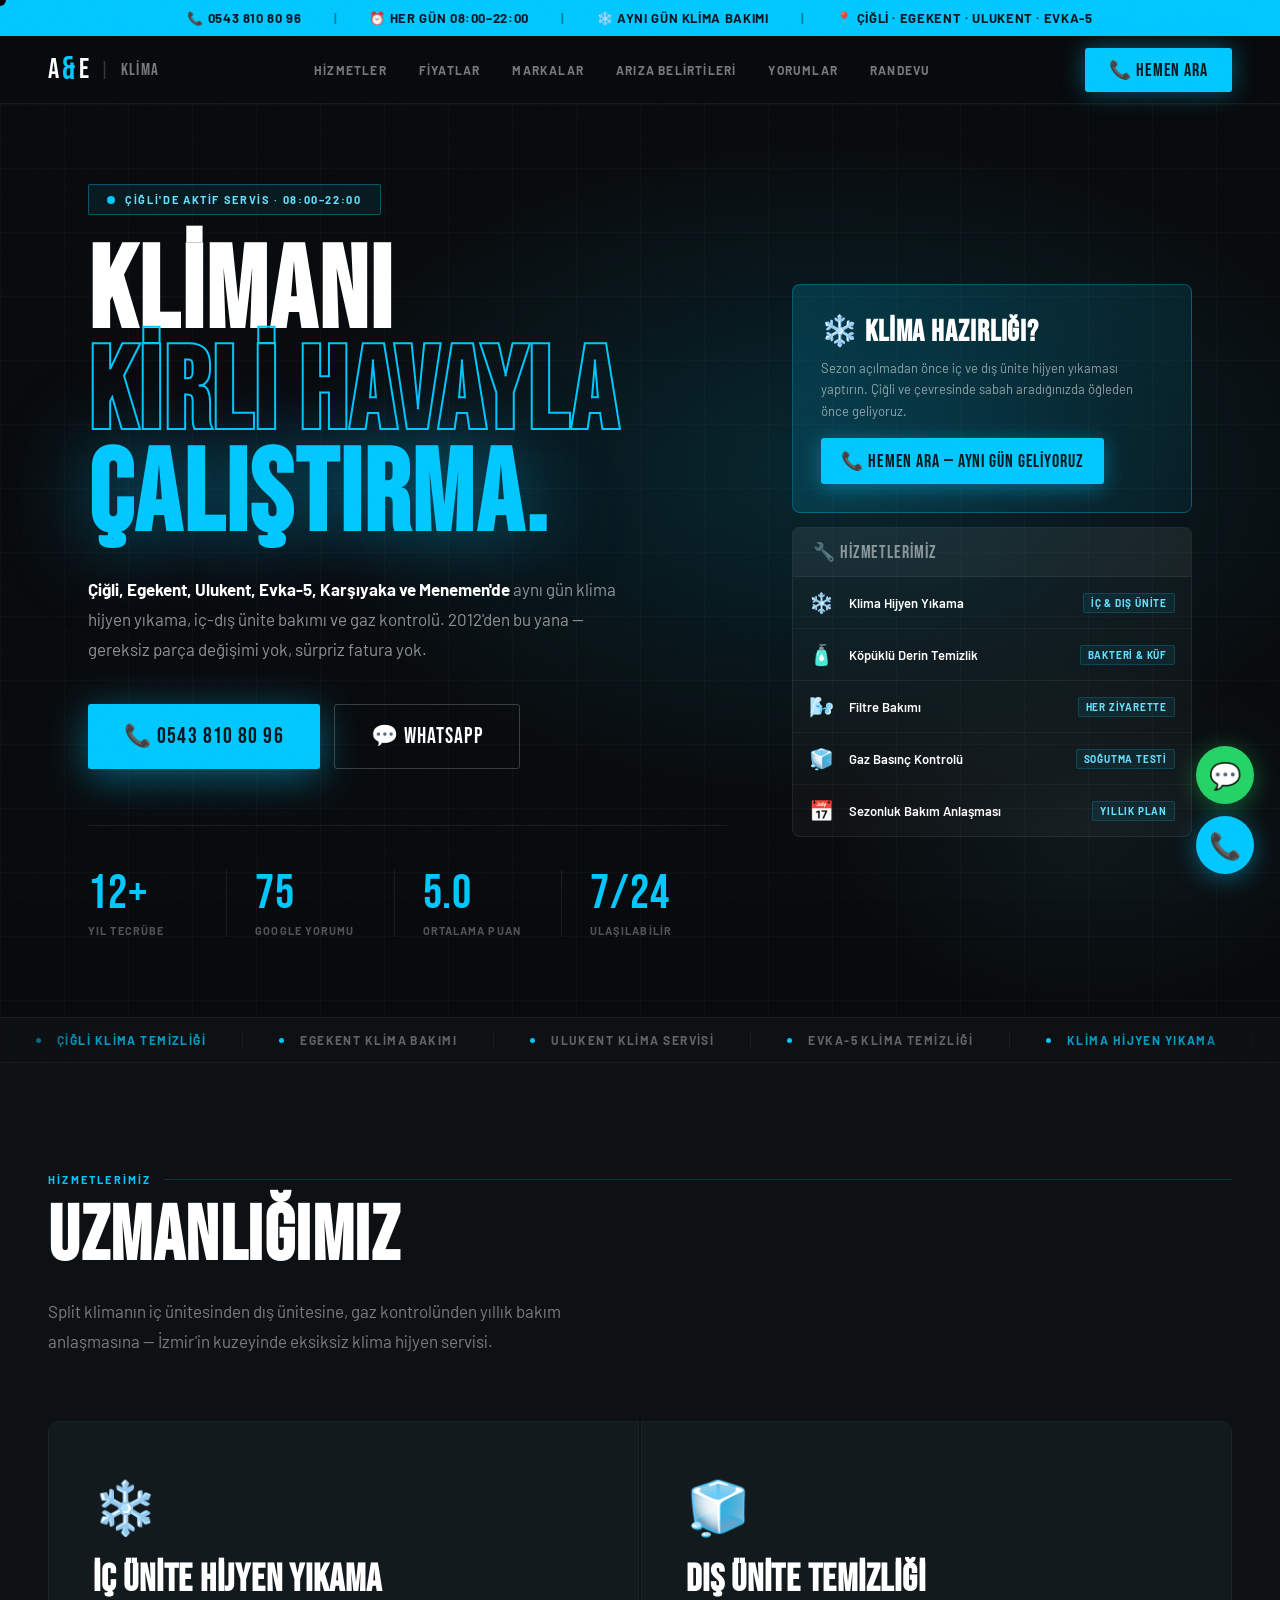
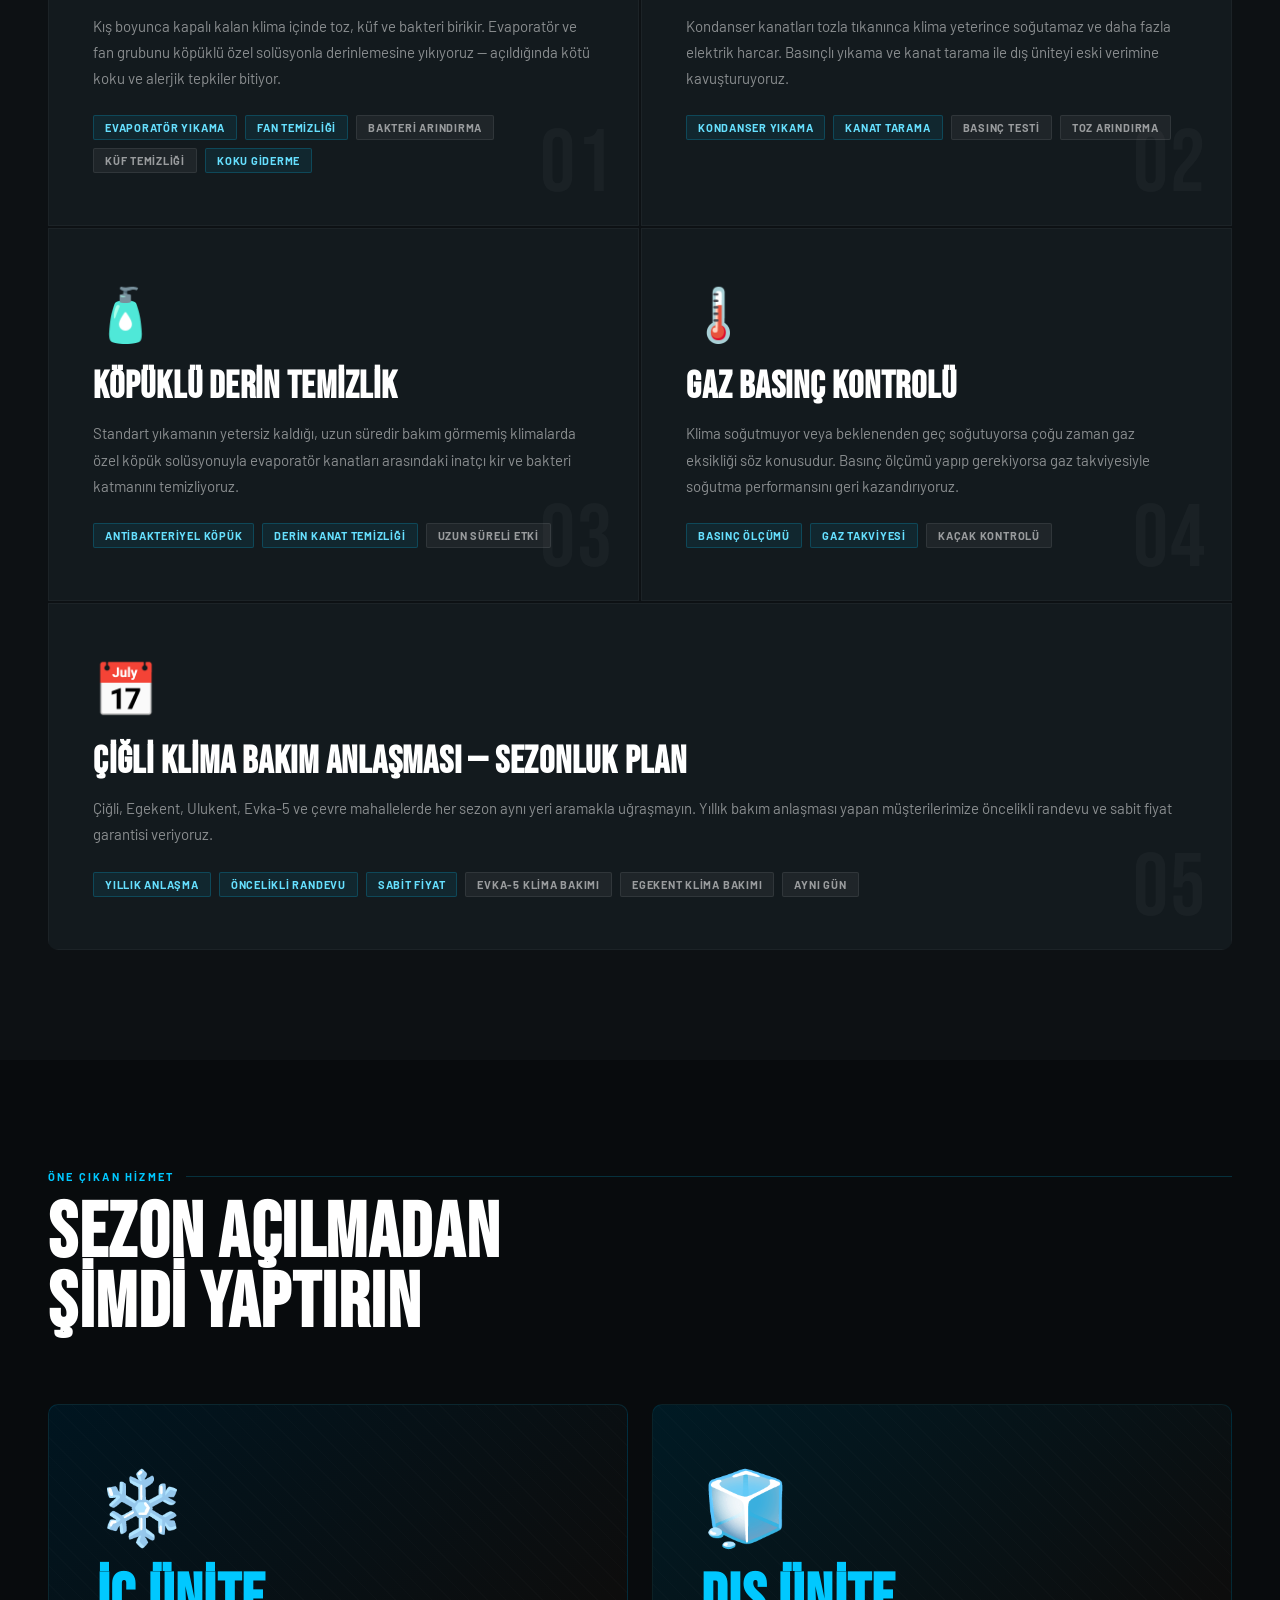
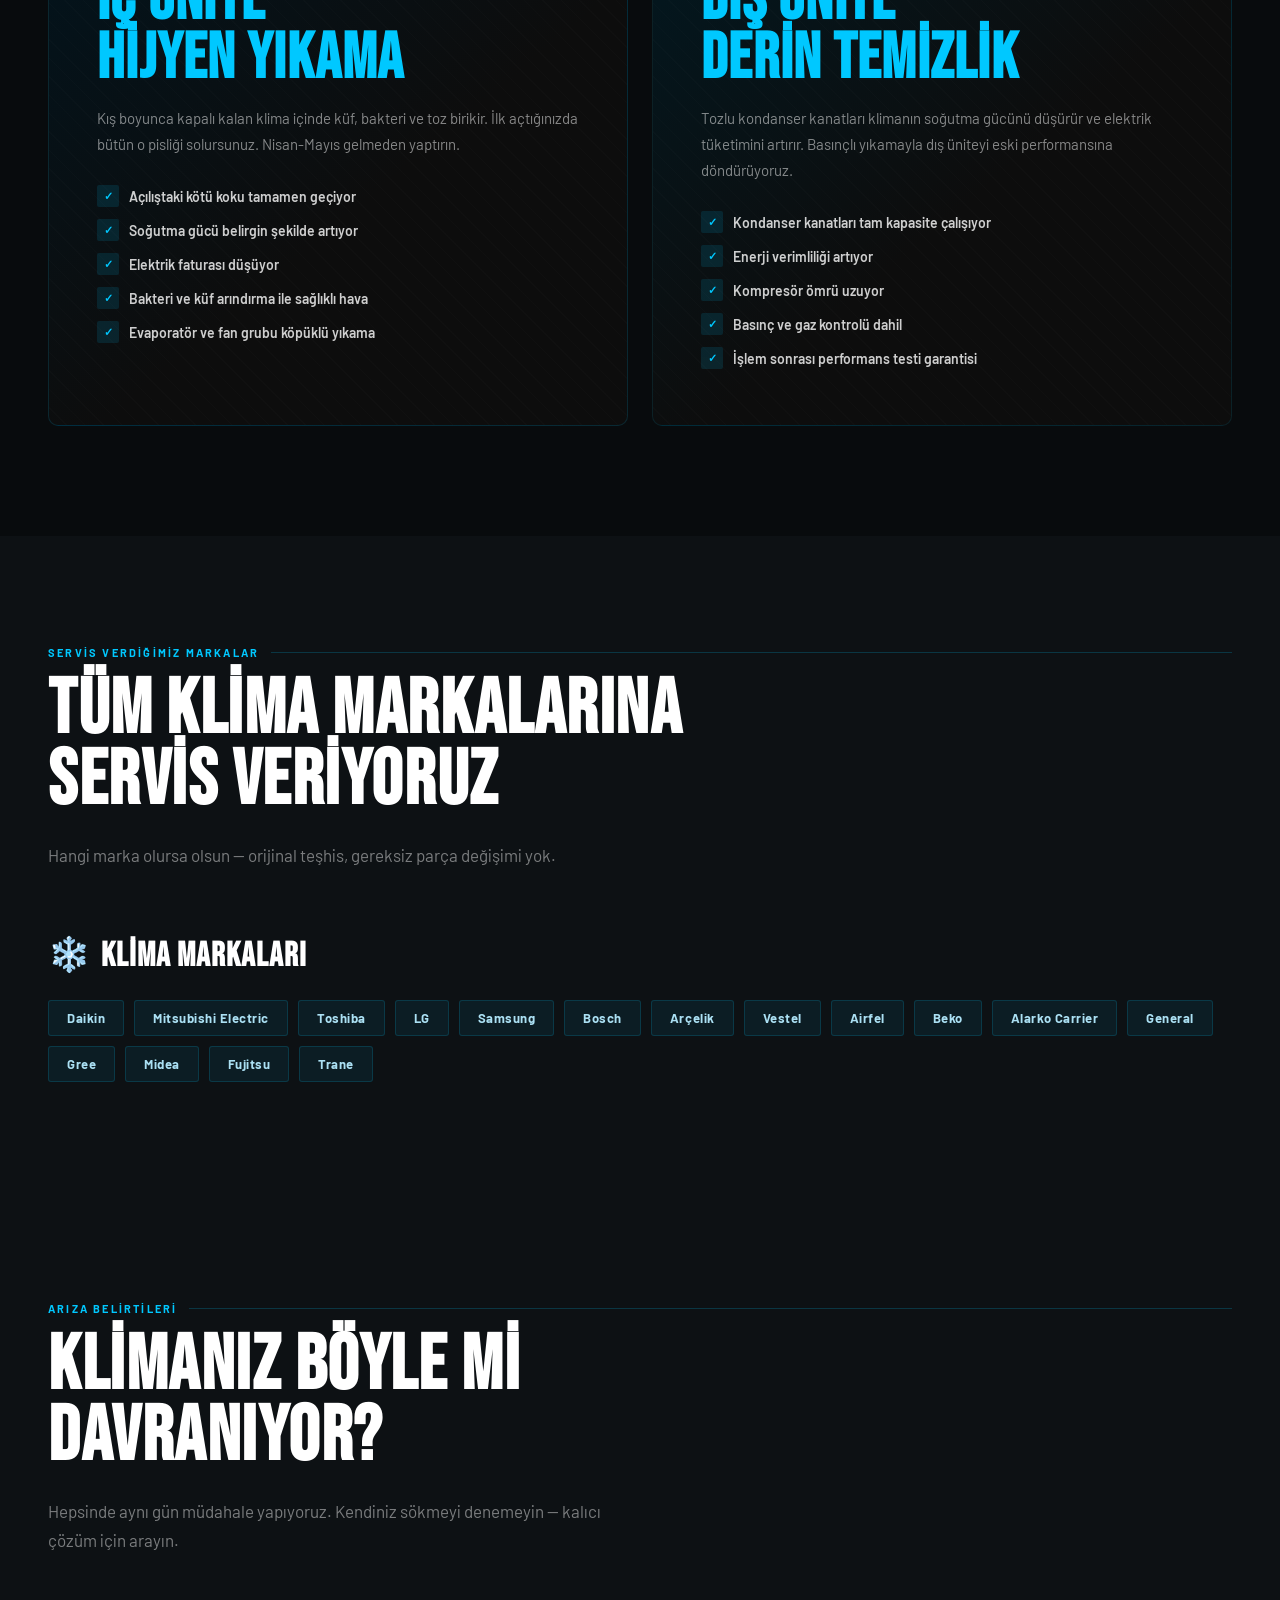
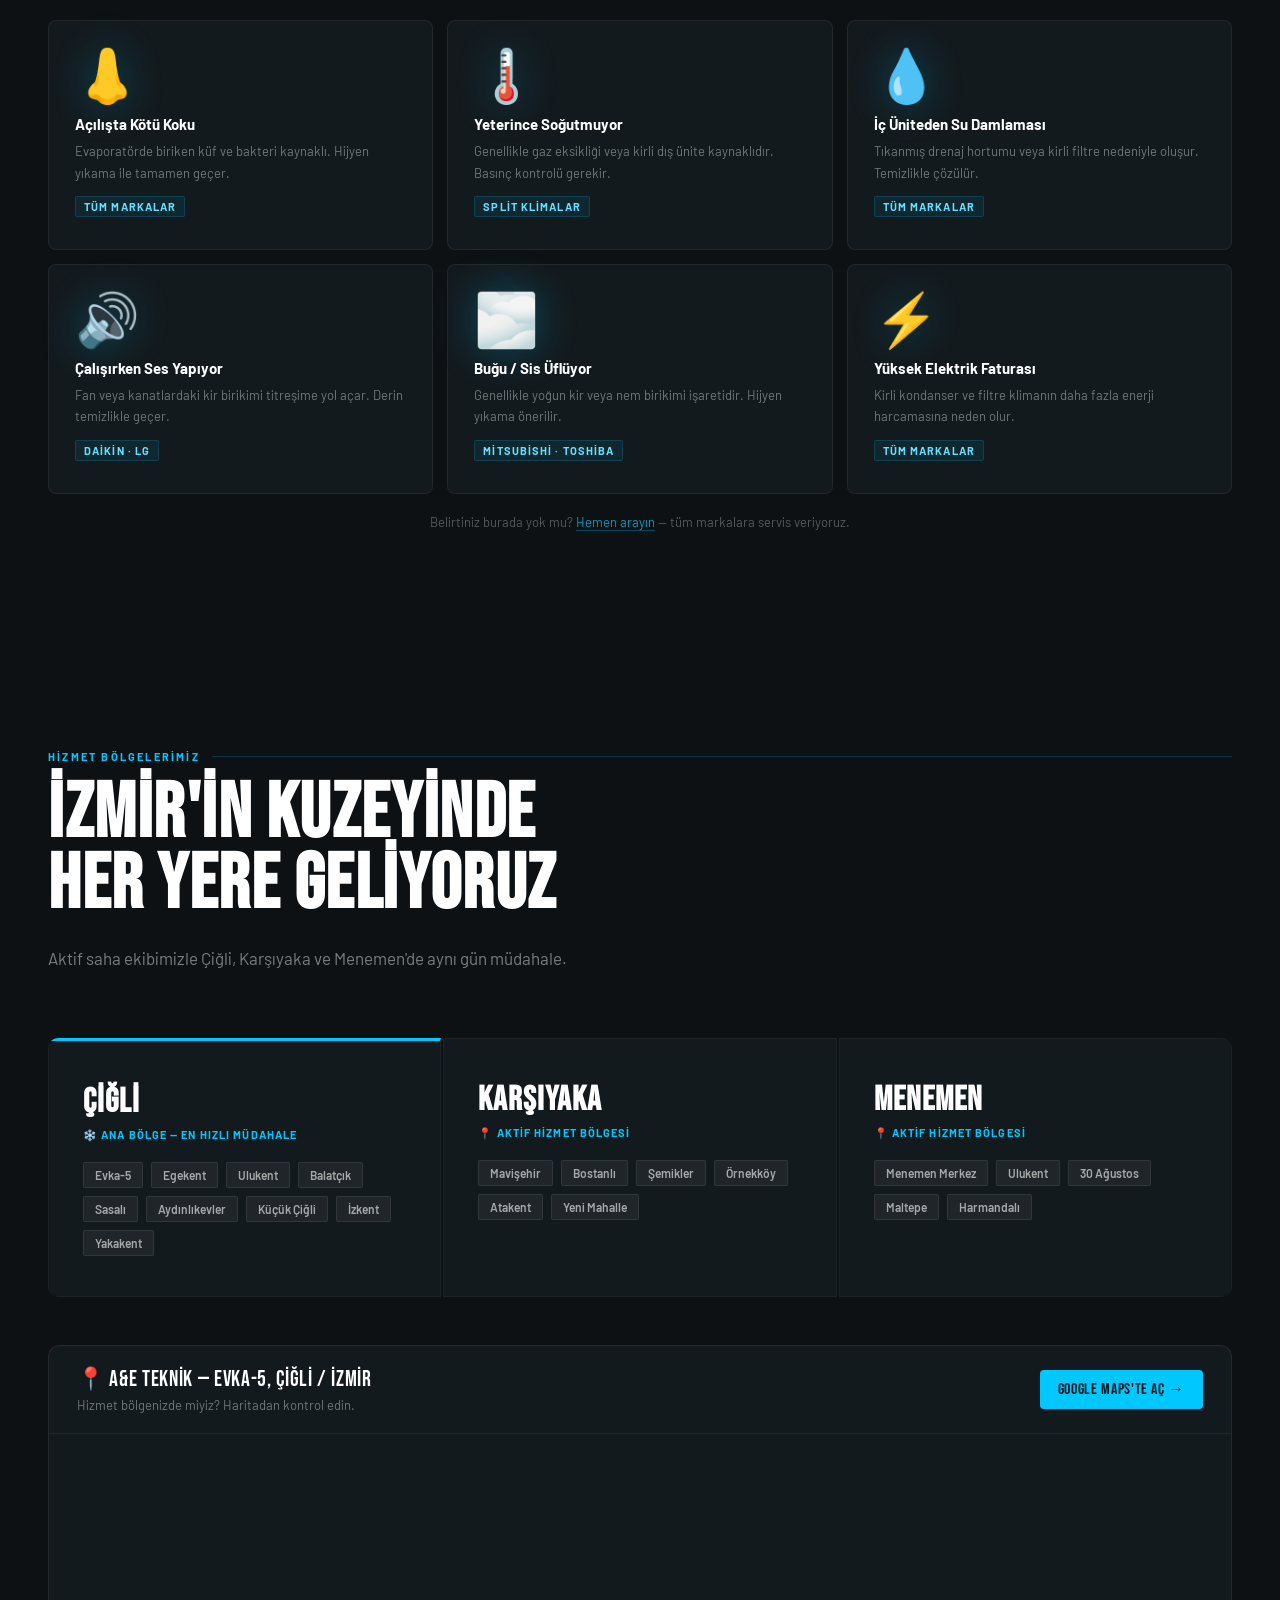
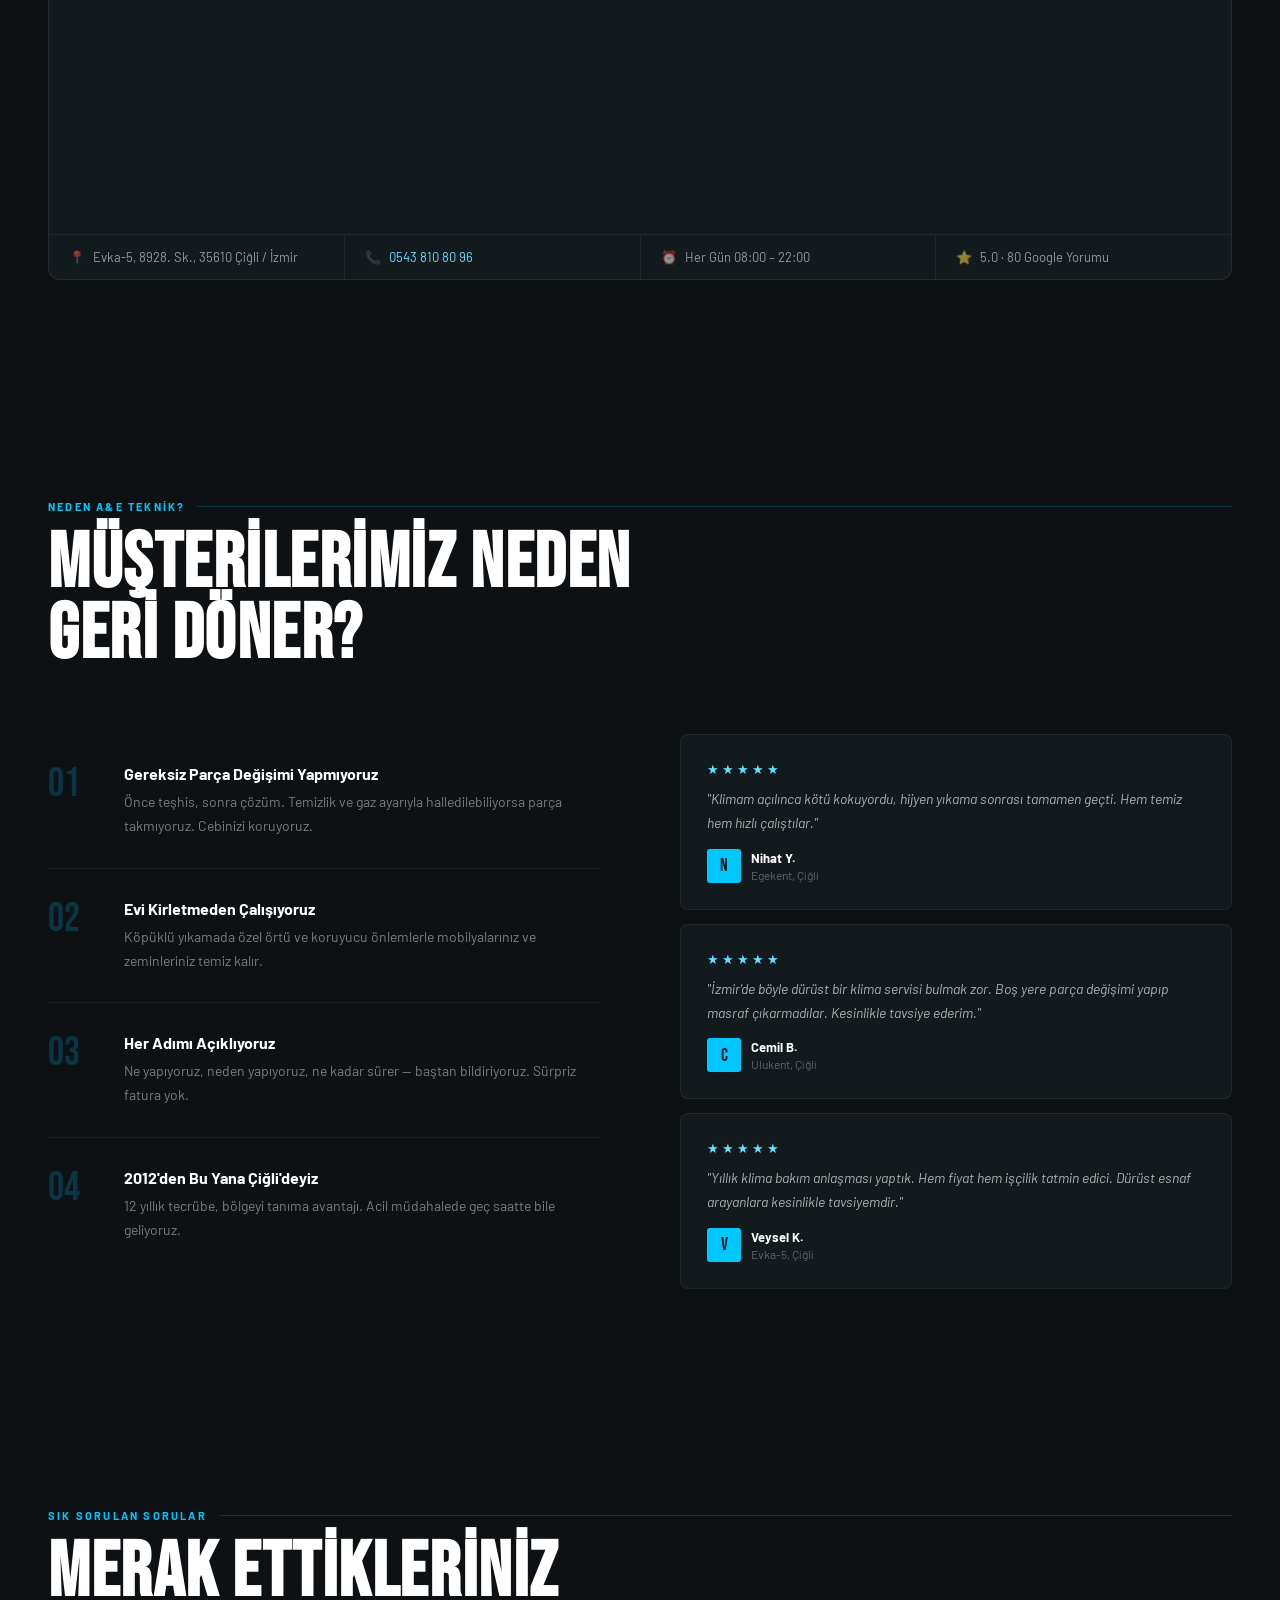
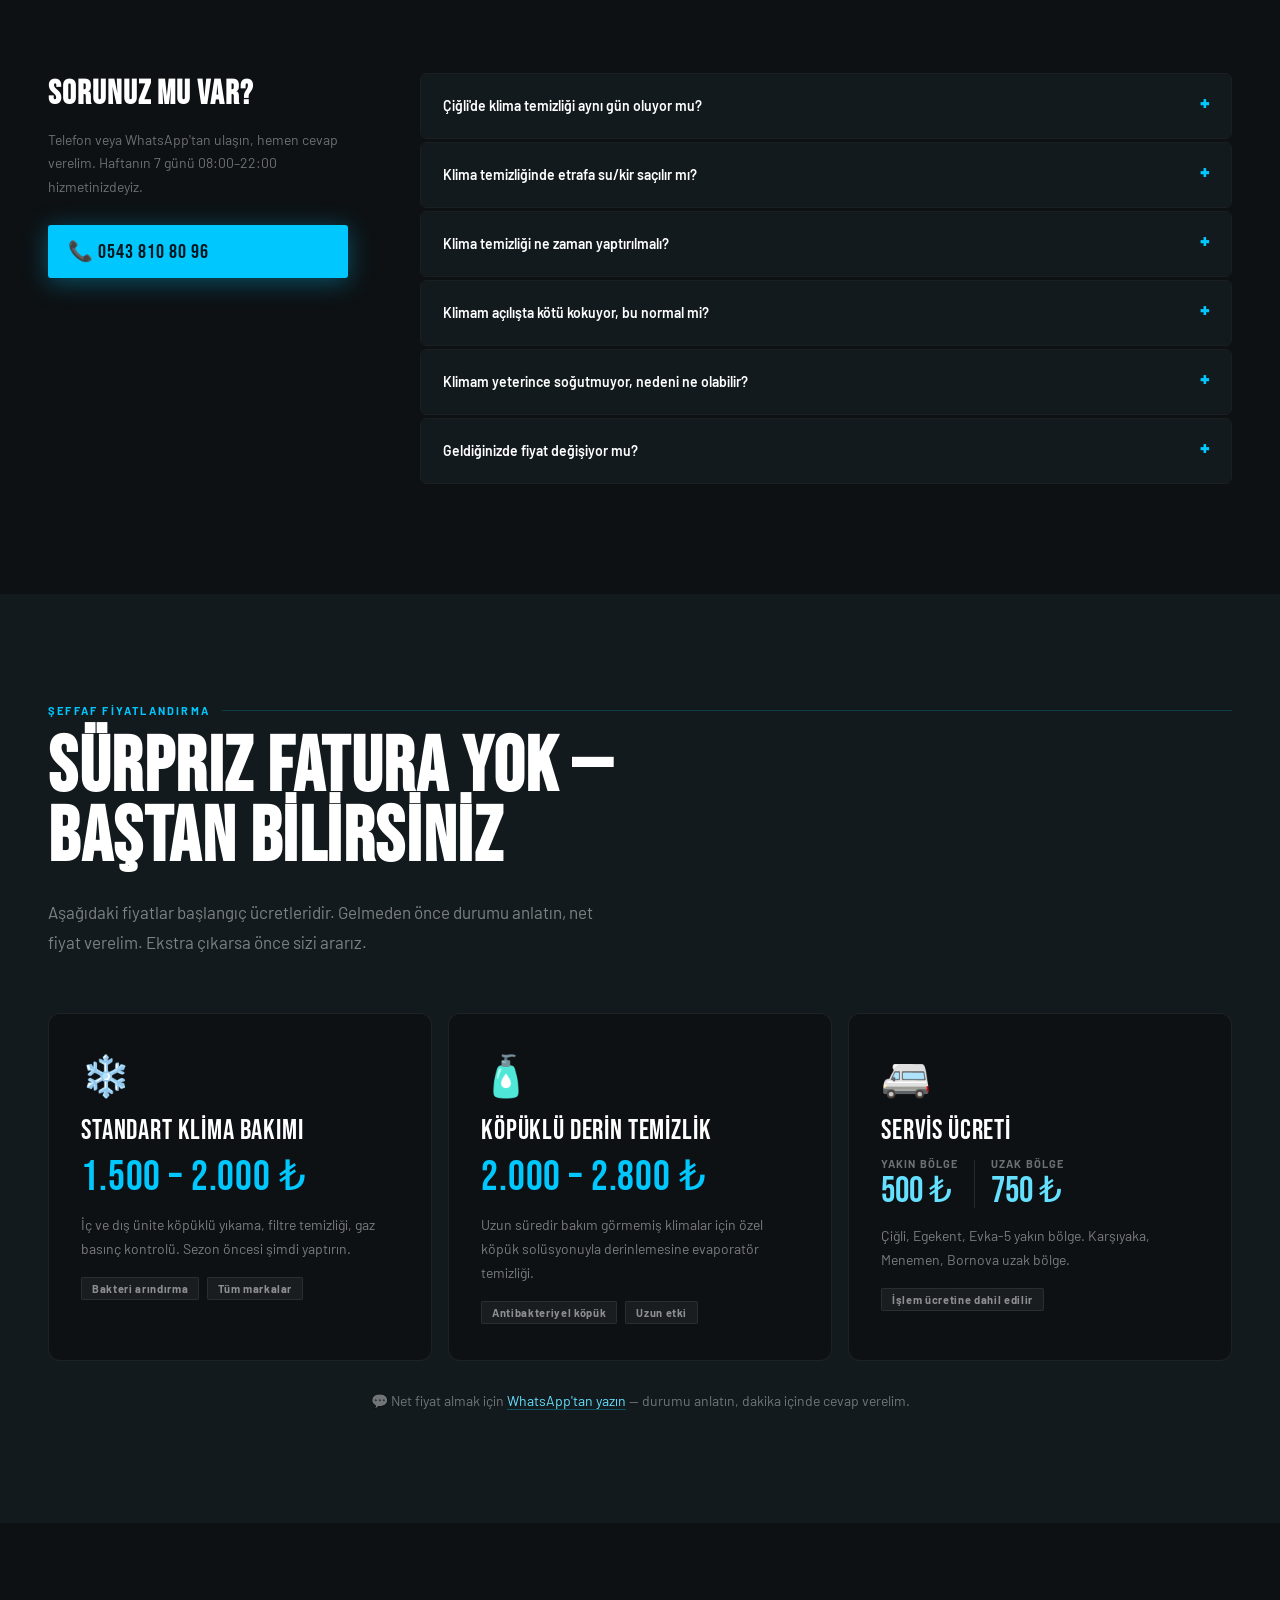
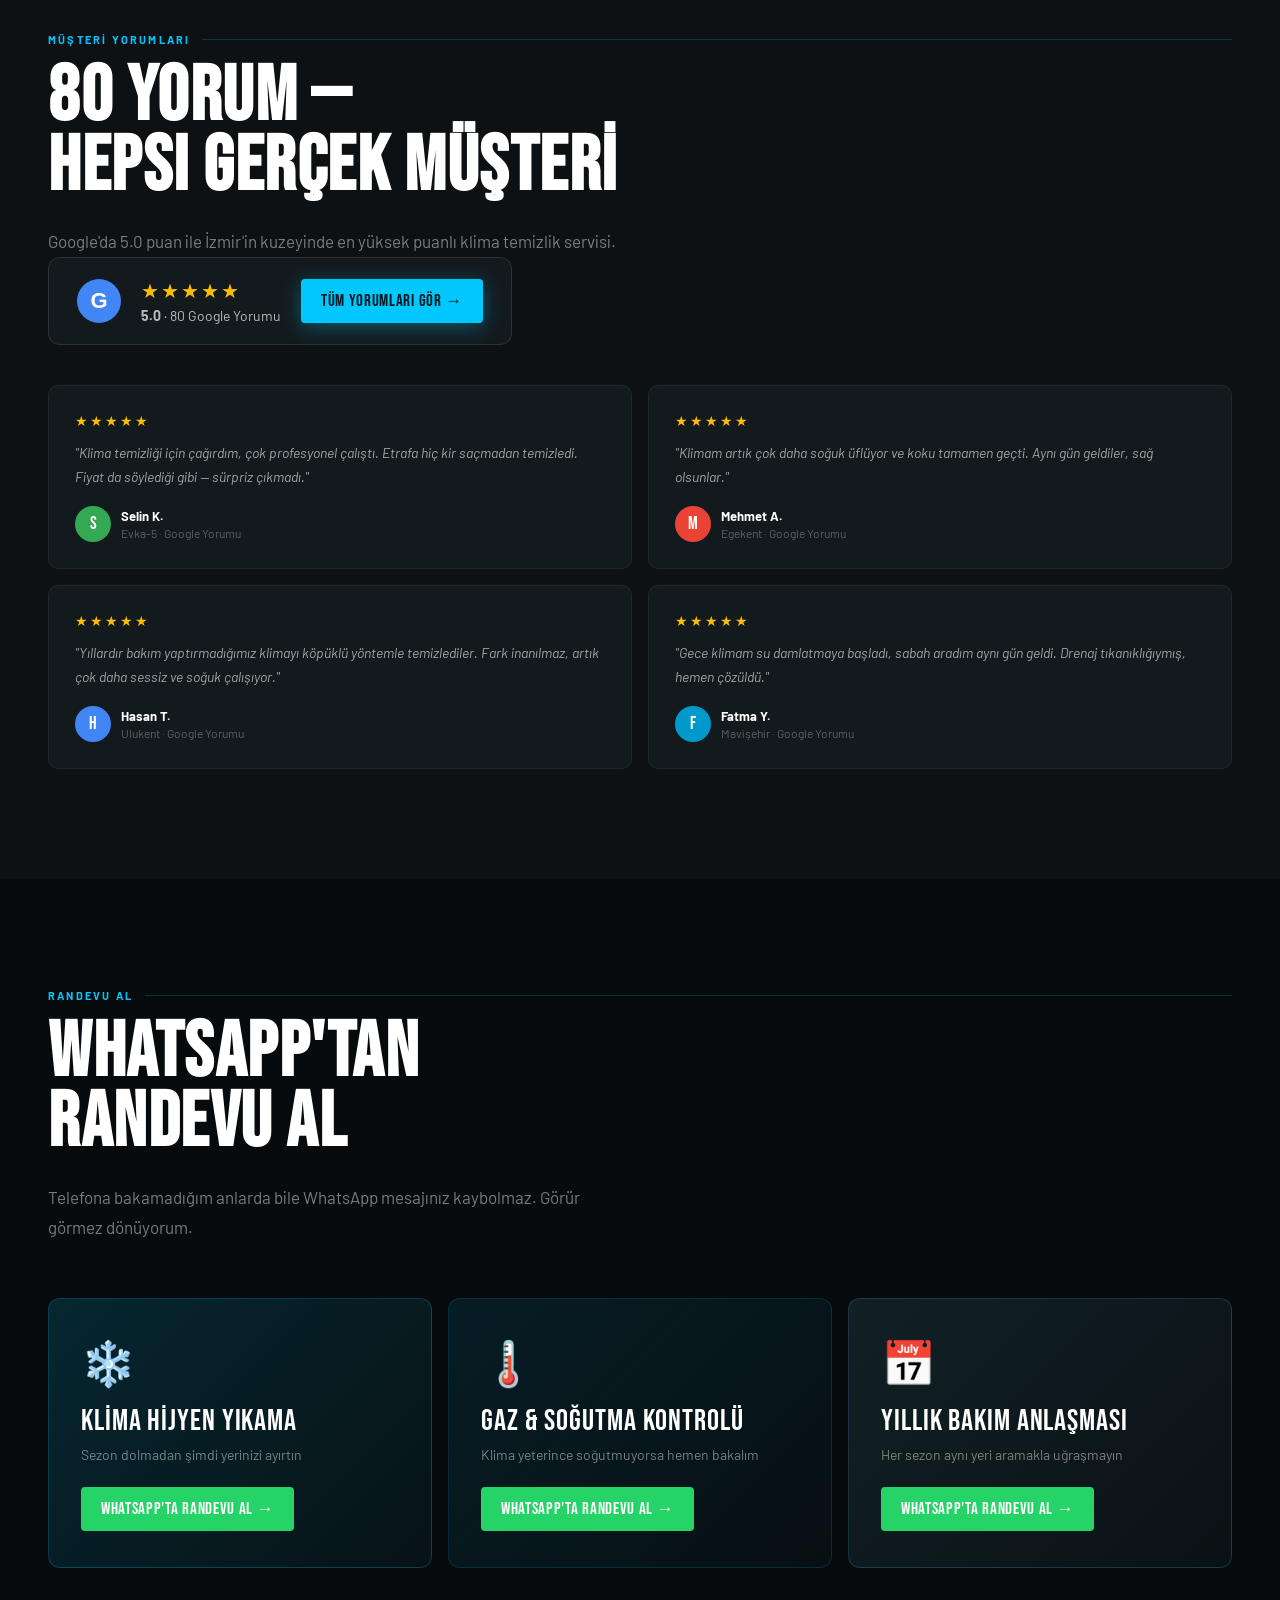
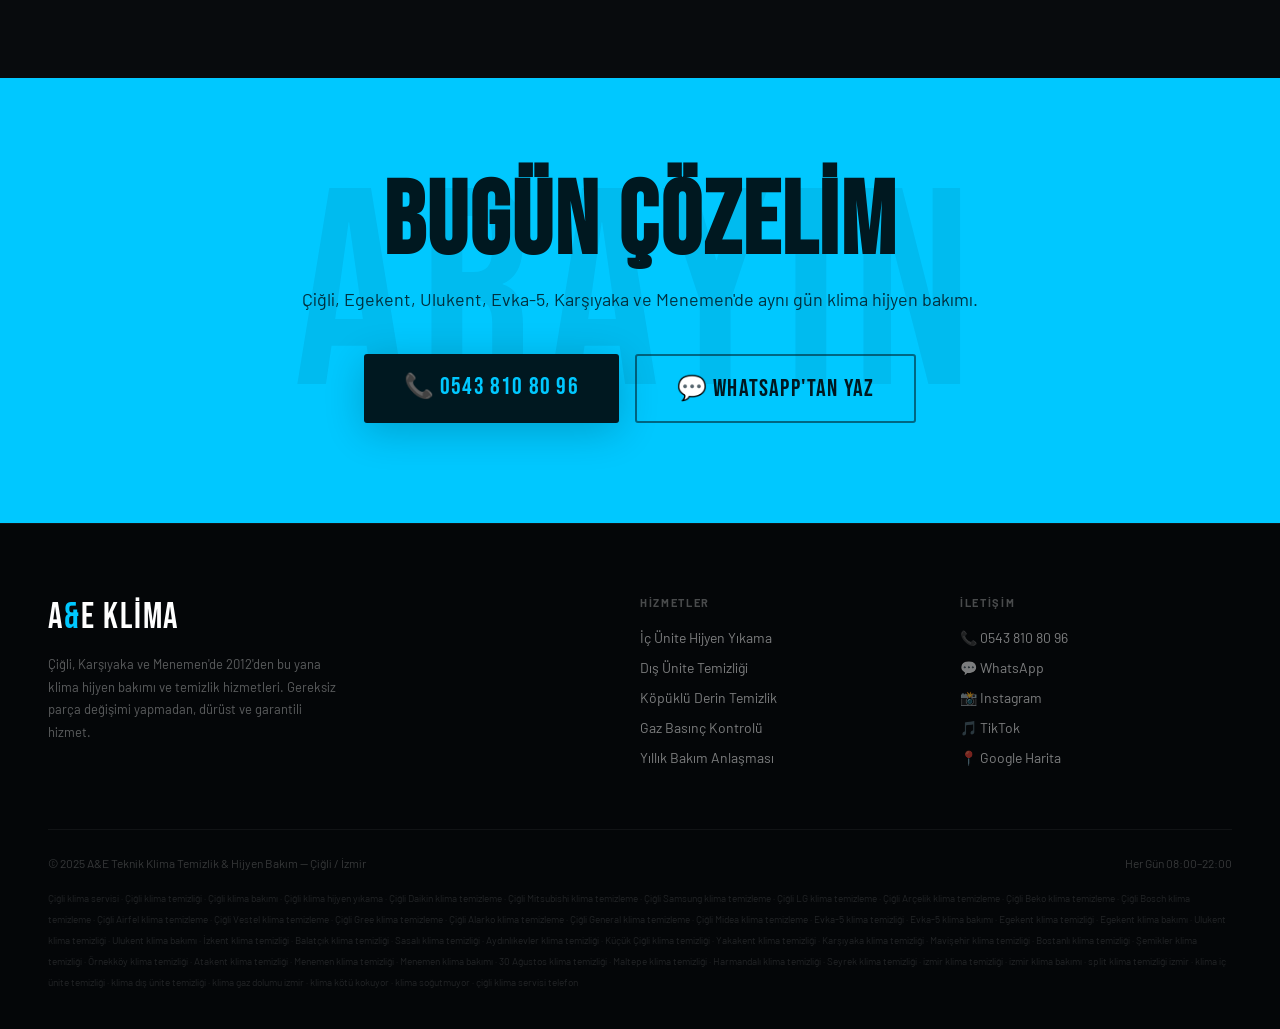
==== commit d4e02e24: "Update index.html" ====
--- a/index.html
+++ b/index.html
@@ -3,327 +3,819 @@
 <head>
 <meta charset="UTF-8">
 <meta name="viewport" content="width=device-width, initial-scale=1.0">
-<title>ÇiğliUsta | Çiğli Montaj Ustası – Mobilya, TV, Avize, Klima Montaj | İzmir</title>
-<meta name="description" content="Çiğli, Karşıyaka, Bostanlı, Menemen ve İzmir'de montaj ustası. Mobilya, IKEA, TV, avize, korniş, klima montajı. Hızlı randevu, net fiyat. ☎ 0543 810 80 96">
-<meta name="keywords" content="çiğli montaj ustası, karşıyaka montaj ustası, bostanlı montaj ustası, menemen montaj ustası, izmir montaj ustası, çiğli mobilya montaj, çiğli tv montaj, çiğli avize montaj, çiğli klima montaj">
-<link rel="canonical" href="https://aeteknikizmir.github.io/cigliusta/">
-<meta property="og:title" content="ÇiğliUsta | Çiğli Montaj Ustası">
-<meta property="og:description" content="Çiğli ve İzmir'de her türlü ev montajı. Hızlı randevu, net fiyat. ☎ 0543 810 80 96">
-<meta property="og:url" content="https://aeteknikizmir.github.io/cigliusta/">
-<meta property="og:type" content="website">
-<link rel="stylesheet" href="style.css">
+<title>Çiğli Klima Temizliği & Hijyen Bakım | Aynı Gün — A&E Teknik</title>
+<meta name="description" content="Klimanız kötü mü kokuyor, soğutmuyor mu? Aynı gün geliyoruz — sürpriz fatura yok. Çiğli, Egekent, Ulukent, Evka-5'te klima hijyen yıkama ve bakım. ☎ 0543 810 80 96">
+<meta name="keywords" content="çiğli klima temizliği, çiğli klima bakımı, çiğli klima hijyen yıkama, egekent klima servisi, ulukent klima servisi, evka-5 klima temizliği, karşıyaka klima servisi, menemen klima servisi, izmir klima temizliği, çiğli klima yıkama, split klima temizliği izmir">
+<link rel="preconnect" href="https://fonts.googleapis.com">
+<link rel="preconnect" href="https://fonts.gstatic.com" crossorigin>
+<link href="https://fonts.googleapis.com/css2?family=Bebas+Neue&family=Barlow:ital,wght@0,400;0,500;0,600;0,700;0,900;1,400&display=swap" rel="stylesheet">
 <script type="application/ld+json">
-{
-  "@context": "https://schema.org",
-  "@type": "LocalBusiness",
-  "name": "ÇiğliUsta Montaj Hizmetleri",
-  "description": "Çiğli, Karşıyaka, Bostanlı, Menemen ve İzmir genelinde mobilya montaj, TV montaj, avize montaj, korniş montaj, klima montaj hizmetleri.",
-  "url": "https://aeteknikizmir.github.io/cigliusta/",
-  "telephone": "+905438108096",
-  "priceRange": "₺₺",
-  "address": {
-    "@type": "PostalAddress",
-    "addressLocality": "Çiğli",
-    "addressRegion": "İzmir",
-    "addressCountry": "TR"
-  },
-  "geo": {
-    "@type": "GeoCoordinates",
-    "latitude": 38.5108,
-    "longitude": 27.0444
-  },
-  "areaServed": ["Çiğli", "Karşıyaka", "Bostanlı", "Menemen", "Bornova", "Bayraklı", "Konak", "İzmir"],
-  "openingHours": "Mo-Sa 09:00-18:00",
-  "aggregateRating": {
-    "@type": "AggregateRating",
-    "ratingValue": "4.9",
-    "reviewCount": "87"
-  },
-  "hasOfferCatalog": {
-    "@type": "OfferCatalog",
-    "name": "Montaj Hizmetleri",
-    "itemListElement": [
-      {"@type": "Offer", "itemOffered": {"@type": "Service", "name": "Mobilya Montaj"}},
-      {"@type": "Offer", "itemOffered": {"@type": "Service", "name": "IKEA Montaj"}},
-      {"@type": "Offer", "itemOffered": {"@type": "Service", "name": "TV Duvar Montaj"}},
-      {"@type": "Offer", "itemOffered": {"@type": "Service", "name": "Avize Montaj"}},
-      {"@type": "Offer", "itemOffered": {"@type": "Service", "name": "Korniş Montaj"}},
-      {"@type": "Offer", "itemOffered": {"@type": "Service", "name": "Klima Montaj"}}
-    ]
-  }
+{"@context":"https://schema.org","@type":"LocalBusiness","name":"A&E Teknik Klima Temizlik & Hijyen Bakım","telephone":"+905438108096","address":{"@type":"PostalAddress","streetAddress":"Evka-5","addressLocality":"Çiğli","addressRegion":"İzmir","postalCode":"35610","addressCountry":"TR"},"openingHours":"Mo-Su 08:00-22:00","description":"Çiğli, Egekent, Ulukent, Evka-5, Karşıyaka ve Menemen'de aynı gün klima hijyen yıkama, split klima bakımı ve gaz kontrolü hizmetleri.","areaServed":["Çiğli","Egekent","Ulukent","Evka-5","Karşıyaka","Menemen"],"aggregateRating":{"@type":"AggregateRating","ratingValue":"5.0","reviewCount":"75"}}
+</script>
+<style>
+*,*::before,*::after{box-sizing:border-box;margin:0;padding:0}
+html{scroll-behavior:smooth}
+a{text-decoration:none;color:inherit}
+:root{
+  --ice:#00C8FF;--ice2:#0099CC;--ice3:#66E0FF;
+  --black:#080B0D;--black2:#0D1114;--black3:#131A1E;--black4:#1B2429;
+  --white:#FFFFFF;--grey:#8AA3AC;
+  --ff-head:'Bebas Neue',sans-serif;
+  --ff-body:'Barlow',sans-serif;
 }
-</script>
+body{font-family:var(--ff-body);background:var(--black);color:var(--white);overflow-x:hidden;cursor:none}
+body::before{content:'';position:fixed;inset:0;background-image:url("data:image/svg+xml,%3Csvg viewBox='0 0 256 256' xmlns='http://www.w3.org/2000/svg'%3E%3Cfilter id='n'%3E%3CfeTurbulence type='fractalNoise' baseFrequency='0.9' numOctaves='4' stitchTiles='stitch'/%3E%3C/filter%3E%3Crect width='100%25' height='100%25' filter='url(%23n)' opacity='0.035'/%3E%3C/svg%3E");pointer-events:none;z-index:9999;opacity:0.5}
+.cursor{position:fixed;width:12px;height:12px;background:var(--ice);border-radius:50%;pointer-events:none;z-index:99999;transform:translate(-50%,-50%);transition:width .2s,height .2s;mix-blend-mode:difference}
+.cursor-ring{position:fixed;width:40px;height:40px;border:1px solid rgba(0,200,255,.5);border-radius:50%;pointer-events:none;z-index:99998;transform:translate(-50%,-50%)}
+.topbar{background:var(--ice);padding:10px 40px;display:flex;align-items:center;justify-content:center;gap:32px;flex-wrap:wrap;font-family:var(--ff-body);font-size:13px;font-weight:700;letter-spacing:.05em;text-transform:uppercase;position:relative;z-index:100;color:#001820}
+.topbar a{color:#001820;transition:opacity .2s}.topbar a:hover{opacity:.7}
+.topbar-sep{opacity:.4}
+nav{position:sticky;top:0;z-index:200;background:rgba(8,11,13,.95);backdrop-filter:blur(20px);border-bottom:1px solid rgba(255,255,255,.06);padding:0 48px;display:flex;align-items:center;justify-content:space-between;height:68px}
+.nav-logo{font-family:var(--ff-head);font-size:28px;letter-spacing:.05em;display:flex;align-items:center;gap:2px}
+.nav-logo .amp{color:var(--ice);font-size:32px}
+.nav-links{display:flex;gap:32px;list-style:none;font-size:12px;font-weight:700;letter-spacing:.1em;text-transform:uppercase}
+.nav-links a{color:rgba(255,255,255,.45);transition:color .2s}.nav-links a:hover{color:white}
+.nav-cta{background:var(--ice);color:#001820;padding:11px 24px;border-radius:3px;font-family:var(--ff-head);font-size:18px;letter-spacing:.05em;transition:all .2s;box-shadow:0 0 24px rgba(0,200,255,.4)}
+.nav-cta:hover{background:var(--ice3);box-shadow:0 0 40px rgba(0,200,255,.6);transform:translateY(-1px)}
+.hero{min-height:100vh;position:relative;overflow:hidden;background:var(--black);display:flex;align-items:center}
+.hero-bg{position:absolute;inset:0;background:radial-gradient(ellipse 70% 60% at 65% 40%,rgba(0,200,255,.14) 0%,transparent 60%),radial-gradient(ellipse 40% 40% at 85% 80%,rgba(102,224,255,.06) 0%,transparent 50%);animation:heatPulse 8s ease-in-out infinite alternate}
+@keyframes heatPulse{from{opacity:.8}to{opacity:1}}
+.hero-grid{position:absolute;inset:0;background-image:linear-gradient(rgba(255,255,255,.02) 1px,transparent 1px),linear-gradient(90deg,rgba(255,255,255,.02) 1px,transparent 1px);background-size:64px 64px}
+.hero-content{position:relative;z-index:10;width:100%;max-width:1200px;margin:0 auto;padding:80px 48px;display:grid;grid-template-columns:1fr 400px;gap:64px;align-items:center}
+.live-badge{display:inline-flex;align-items:center;gap:10px;border:1px solid rgba(0,200,255,.35);background:rgba(0,200,255,.08);padding:8px 18px;border-radius:2px;font-size:11px;font-weight:700;letter-spacing:.15em;text-transform:uppercase;color:var(--ice3);margin-bottom:28px;animation:fadeUp .7s ease both}
+.live-dot{width:8px;height:8px;background:var(--ice);border-radius:50%;animation:livePulse 1.5s ease-in-out infinite;flex-shrink:0}
+@keyframes livePulse{0%,100%{box-shadow:0 0 0 0 rgba(0,200,255,.7)}50%{box-shadow:0 0 0 7px rgba(0,200,255,0)}}
+.hero-h1{font-family:var(--ff-head);font-size:clamp(72px,9vw,124px);line-height:.88;letter-spacing:.02em;margin-bottom:28px;animation:fadeUp .7s ease .1s both}
+.hero-h1 .l1{display:block;color:var(--white)}
+.hero-h1 .l2{display:block;-webkit-text-stroke:2px var(--ice);color:transparent}
+.hero-h1 .l3{display:block;color:var(--ice);text-shadow:0 0 80px rgba(0,200,255,.5)}
+.hero-desc{font-size:17px;font-weight:400;color:rgba(255,255,255,.55);line-height:1.75;max-width:540px;margin-bottom:40px;animation:fadeUp .7s ease .2s both}
+.hero-desc strong{color:white;font-weight:700}
+.hero-btns{display:flex;gap:14px;flex-wrap:wrap;animation:fadeUp .7s ease .3s both}
+.btn-fire{display:inline-flex;align-items:center;gap:12px;background:var(--ice);color:#001820;padding:18px 36px;border-radius:3px;font-family:var(--ff-head);font-size:22px;letter-spacing:.05em;transition:all .25s;box-shadow:0 8px 40px rgba(0,200,255,.45)}
+.btn-fire:hover{background:var(--ice3);box-shadow:0 16px 60px rgba(0,200,255,.65);transform:translateY(-3px)}
+.btn-ghost{display:inline-flex;align-items:center;gap:12px;background:transparent;color:white;border:1px solid rgba(255,255,255,.2);padding:18px 36px;border-radius:3px;font-family:var(--ff-head);font-size:22px;letter-spacing:.05em;transition:all .25s}
+.btn-ghost:hover{border-color:white;background:rgba(255,255,255,.06);transform:translateY(-3px)}
+.hero-stats{display:flex;gap:0;margin-top:56px;padding-top:44px;border-top:1px solid rgba(255,255,255,.07);animation:fadeUp .7s ease .4s both}
+.h-stat{flex:1;padding:0 28px 0 0;border-right:1px solid rgba(255,255,255,.07)}
+.h-stat+.h-stat{padding-left:28px}
+.h-stat:first-child{padding-left:0}
+.h-stat:last-child{border-right:none}
+.h-stat-num{font-family:var(--ff-head);font-size:48px;line-height:1;color:var(--ice);letter-spacing:.02em}
+.h-stat-label{font-size:11px;font-weight:700;letter-spacing:.1em;text-transform:uppercase;color:rgba(255,255,255,.3);margin-top:6px}
+.hero-panel{animation:fadeUp .7s ease .2s both}
+.acil-card{background:linear-gradient(135deg,rgba(0,200,255,.18),rgba(0,200,255,.06));border:1px solid rgba(0,200,255,.3);border-radius:8px;padding:28px;margin-bottom:14px}
+.acil-card h3{font-family:var(--ff-head);font-size:30px;letter-spacing:.03em;margin-bottom:8px}
+.acil-card p{font-size:13px;color:rgba(255,255,255,.55);line-height:1.65;margin-bottom:16px}
+.acil-card a{display:inline-flex;align-items:center;gap:8px;background:var(--ice);color:#001820;padding:12px 20px;border-radius:3px;font-family:var(--ff-head);font-size:18px;letter-spacing:.05em;transition:all .2s;box-shadow:0 4px 20px rgba(0,200,255,.4);white-space:nowrap}
+.acil-card a:hover{background:var(--ice3);transform:scale(1.02)}
+.panel-card{background:rgba(255,255,255,.03);border:1px solid rgba(255,255,255,.07);border-radius:8px;overflow:hidden}
+.panel-card-head{background:rgba(255,255,255,.04);border-bottom:1px solid rgba(255,255,255,.06);padding:13px 20px;font-family:var(--ff-head);font-size:18px;letter-spacing:.05em;color:rgba(255,255,255,.5)}
+.svc-row{display:flex;align-items:center;gap:12px;padding:13px 16px;border-bottom:1px solid rgba(255,255,255,.04);transition:background .2s}
+.svc-row:last-child{border-bottom:none}
+.svc-row:hover{background:rgba(255,255,255,.04)}
+.svc-ico{font-size:20px;width:28px;flex-shrink:0}
+.svc-name{font-size:13px;font-weight:600;flex:1}
+.svc-tag{font-size:10px;font-weight:700;letter-spacing:.08em;text-transform:uppercase;background:rgba(0,200,255,.08);border:1px solid rgba(0,200,255,.2);color:var(--ice3);padding:3px 7px;border-radius:2px}
+@keyframes fadeUp{from{opacity:0;transform:translateY(28px)}to{opacity:1;transform:translateY(0)}}
+.ticker{background:var(--black2);border-top:1px solid rgba(255,255,255,.05);border-bottom:1px solid rgba(255,255,255,.05);padding:15px 0;overflow:hidden;position:relative}
+.ticker::before,.ticker::after{content:'';position:absolute;top:0;width:80px;height:100%;z-index:2}
+.ticker::before{left:0;background:linear-gradient(90deg,var(--black2),transparent)}
+.ticker::after{right:0;background:linear-gradient(-90deg,var(--black2),transparent)}
+.ticker-track{display:flex;animation:tickerMove 28s linear infinite;width:max-content}
+.ticker-item{display:flex;align-items:center;gap:16px;padding:0 36px;font-size:12px;font-weight:700;letter-spacing:.12em;text-transform:uppercase;color:rgba(255,255,255,.35);white-space:nowrap;border-right:1px solid rgba(255,255,255,.06)}
+.ticker-item .dot{width:5px;height:5px;background:var(--ice);border-radius:50%;flex-shrink:0}
+.ticker-item.cold{color:rgba(0,200,255,.75)}
+@keyframes tickerMove{from{transform:translateX(0)}to{transform:translateX(-50%)}}
+.section{padding:110px 48px}
+.section-inner{max-width:1200px;margin:0 auto}
+.sec-eyebrow{font-size:11px;font-weight:700;letter-spacing:.2em;text-transform:uppercase;color:var(--ice);margin-bottom:16px;display:flex;align-items:center;gap:12px}
+.sec-eyebrow::after{content:'';flex:1;height:1px;background:rgba(0,200,255,.2)}
+.sec-title{font-family:var(--ff-head);font-size:clamp(52px,6vw,84px);line-height:.92;letter-spacing:.02em;margin-bottom:24px}
+.sec-sub{font-size:17px;font-weight:400;color:rgba(255,255,255,.45);line-height:1.75;max-width:580px}
+#hizmetler{background:var(--black2)}
+.hizmet-grid{display:grid;grid-template-columns:1fr 1fr;gap:2px;margin-top:64px;border-radius:10px;overflow:hidden}
+.hm-card{background:var(--black3);padding:52px 44px;position:relative;overflow:hidden;transition:background .3s;border:1px solid rgba(255,255,255,.04)}
+.hm-card::before{content:'';position:absolute;top:0;left:0;right:0;height:3px;background:var(--ice);transform:scaleX(0);transform-origin:left;transition:transform .35s}
+.hm-card:hover{background:rgba(255,255,255,.04)}
+.hm-card:hover::before{transform:scaleX(1)}
+.hm-bg-num{font-family:var(--ff-head);font-size:88px;color:rgba(255,255,255,.03);position:absolute;bottom:16px;right:24px;line-height:1;letter-spacing:.02em;transition:color .35s;pointer-events:none}
+.hm-card:hover .hm-bg-num{color:rgba(0,200,255,.07)}
+.hm-icon{font-size:52px;margin-bottom:22px;display:block}
+.hm-title{font-family:var(--ff-head);font-size:38px;letter-spacing:.02em;margin-bottom:14px;line-height:1}
+.hm-desc{font-size:15px;font-weight:400;color:rgba(255,255,255,.5);line-height:1.75;margin-bottom:24px}
+.hm-chips{display:flex;flex-wrap:wrap;gap:8px}
+.chip{font-size:11px;font-weight:700;letter-spacing:.07em;text-transform:uppercase;background:rgba(255,255,255,.05);border:1px solid rgba(255,255,255,.08);padding:5px 11px;border-radius:2px;color:rgba(255,255,255,.55)}
+.chip.i{background:rgba(0,200,255,.08);border-color:rgba(0,200,255,.2);color:var(--ice3)}
+#oncplan{background:var(--black)}
+.featured-duo{display:grid;grid-template-columns:1fr 1fr;gap:24px;margin-top:64px}
+.f-card{border-radius:10px;overflow:hidden;position:relative;padding:56px 48px;border:1px solid rgba(255,255,255,.06);transition:transform .3s}
+.f-card:hover{transform:translateY(-6px)}
+.f-card.klima{background:linear-gradient(140deg,#001520 0%,#0D0D0D 60%);border-color:rgba(0,200,255,.14)}
+.f-card.split{background:linear-gradient(140deg,#001A24 0%,#0D0D0D 60%);border-color:rgba(0,200,255,.1)}
+.f-card::before{content:'';position:absolute;inset:0;background-image:repeating-linear-gradient(45deg,transparent,transparent 12px,rgba(255,255,255,.012) 12px,rgba(255,255,255,.012) 13px)}
+.f-emoji{font-size:72px;margin-bottom:20px;display:block;position:relative;z-index:1}
+.f-title{font-family:var(--ff-head);font-size:clamp(44px,5vw,64px);line-height:.92;letter-spacing:.02em;margin-bottom:16px;position:relative;z-index:1;color:var(--ice)}
+.f-sub{font-size:15px;color:rgba(255,255,255,.5);line-height:1.75;margin-bottom:28px;position:relative;z-index:1}
+.f-list{list-style:none;display:flex;flex-direction:column;gap:12px;position:relative;z-index:1}
+.f-list li{font-size:14px;font-weight:600;color:rgba(255,255,255,.8);display:flex;align-items:center;gap:10px}
+.f-list li::before{content:'✓';font-size:11px;font-weight:900;width:22px;height:22px;border-radius:2px;display:flex;align-items:center;justify-content:center;flex-shrink:0;background:rgba(0,200,255,.12);color:var(--ice)}
+#markalar{background:var(--black2)}
+.markalar-grid{display:grid;grid-template-columns:1fr;gap:48px;margin-top:64px;align-items:start}
+.marka-block h3{font-family:var(--ff-head);font-size:34px;letter-spacing:.03em;margin-bottom:24px;display:flex;align-items:center;gap:10px}
+.marka-pills{display:flex;flex-wrap:wrap;gap:10px}
+.mp.klima{background:rgba(0,200,255,.07);border:1px solid rgba(0,200,255,.16);color:rgba(180,235,255,.95);padding:9px 18px;border-radius:3px;font-size:13px;font-weight:700;letter-spacing:.04em;transition:all .2s}
+.mp.klima:hover{background:rgba(0,200,255,.15);border-color:rgba(0,200,255,.35)}
+#arizalar{background:var(--black)}
+.ariza-grid{display:grid;grid-template-columns:repeat(3,1fr);gap:14px;margin-top:64px}
+.ariza-card{background:var(--black3);border:1px solid rgba(255,255,255,.06);border-radius:8px;padding:32px 26px;transition:all .3s}
+.ariza-card:hover{border-color:rgba(0,200,255,.3);background:rgba(0,200,255,.04);transform:translateY(-4px)}
+.ariza-code{font-family:var(--ff-head);font-size:52px;letter-spacing:.03em;color:var(--ice);line-height:1;margin-bottom:10px;text-shadow:0 0 40px rgba(0,200,255,.3)}
+.ariza-card h4{font-size:15px;font-weight:700;margin-bottom:8px}
+.ariza-card p{font-size:13px;color:rgba(255,255,255,.4);line-height:1.65}
+.ariza-brand{display:inline-block;margin-top:12px;font-size:11px;font-weight:700;letter-spacing:.1em;text-transform:uppercase;background:rgba(0,200,255,.08);border:1px solid rgba(0,200,255,.16);color:var(--ice3);padding:3px 8px;border-radius:2px}
+.ariza-cta-note{margin-top:20px;font-size:13px;color:rgba(255,255,255,.3);text-align:center}
+.ariza-cta-note a{color:rgba(0,200,255,.75);border-bottom:1px solid rgba(0,200,255,.3);transition:color .2s}
+.ariza-cta-note a:hover{color:var(--ice)}
+#bolgeler{background:var(--black2)}
+.bolge-grid{display:grid;grid-template-columns:1fr 1fr 1fr;gap:2px;margin-top:64px;border-radius:10px;overflow:hidden}
+.bolge-block{background:var(--black3);padding:40px 34px;border:1px solid rgba(255,255,255,.04);transition:background .3s}
+.bolge-block:hover{background:rgba(255,255,255,.04)}
+.bolge-block.main{border-top:3px solid var(--ice)}
+.bolge-block h3{font-family:var(--ff-head);font-size:34px;letter-spacing:.03em;margin-bottom:6px}
+.bolge-meta{font-size:11px;font-weight:700;letter-spacing:.1em;text-transform:uppercase;color:var(--ice);margin-bottom:20px}
+.bolge-tags{display:flex;flex-wrap:wrap;gap:8px}
+.bolge-tag{background:rgba(255,255,255,.05);border:1px solid rgba(255,255,255,.08);padding:5px 11px;border-radius:2px;font-size:12px;font-weight:600;color:rgba(255,255,255,.6);transition:all .2s}
+.bolge-tag:hover{background:rgba(0,200,255,.09);border-color:rgba(0,200,255,.22);color:var(--ice3)}
+.maps-wrap{margin-top:48px;background:var(--black3);border:1px solid rgba(255,255,255,.07);border-radius:12px;overflow:hidden}
+.maps-header{display:flex;align-items:center;justify-content:space-between;padding:20px 28px;border-bottom:1px solid rgba(255,255,255,.06);flex-wrap:wrap;gap:12px}
+.maps-title{font-family:var(--ff-head);font-size:22px;letter-spacing:.03em;margin-bottom:4px}
+.maps-sub{font-size:13px;color:rgba(255,255,255,.4)}
+.maps-btn{background:var(--ice);color:#001820;padding:10px 18px;border-radius:4px;font-family:var(--ff-head);font-size:16px;letter-spacing:.04em;transition:all .2s;white-space:nowrap}
+.maps-btn:hover{background:var(--ice3);transform:translateY(-1px)}
+.maps-frame{padding:0}
+.maps-frame iframe{display:block}
+.maps-info-row{display:flex;flex-wrap:wrap;gap:0;border-top:1px solid rgba(255,255,255,.06)}
+.maps-info-item{flex:1;min-width:200px;padding:14px 20px;font-size:13px;color:rgba(255,255,255,.55);border-right:1px solid rgba(255,255,255,.05);display:flex;align-items:center;gap:8px}
+.maps-info-item:last-child{border-right:none}
+.maps-info-item a{color:var(--ice3);transition:color .2s}
+.maps-info-item a:hover{color:var(--ice)}
+#neden{background:var(--black)}
+.neden-layout{display:grid;grid-template-columns:1fr 1fr;gap:80px;margin-top:64px;align-items:start}
+.neden-items{display:flex;flex-direction:column}
+.neden-item{padding:30px 0;border-bottom:1px solid rgba(255,255,255,.06);display:grid;grid-template-columns:56px 1fr;gap:20px;align-items:start;transition:padding-left .3s}
+.neden-item:hover{padding-left:10px}
+.neden-item:last-child{border-bottom:none}
+.neden-n{font-family:var(--ff-head);font-size:40px;color:rgba(0,200,255,.2);line-height:1;transition:color .3s}
+.neden-item:hover .neden-n{color:var(--ice)}
+.neden-item h4{font-size:16px;font-weight:700;margin-bottom:7px}
+.neden-item p{font-size:14px;color:rgba(255,255,255,.45);line-height:1.7}
+.reviews{display:flex;flex-direction:column;gap:14px}
+.r-card{background:var(--black3);border:1px solid rgba(255,255,255,.06);border-radius:8px;padding:26px;transition:border-color .3s}
+.r-card:hover{border-color:rgba(0,200,255,.2)}
+.r-stars{color:var(--ice3);font-size:13px;letter-spacing:3px;margin-bottom:10px}
+.r-text{font-size:14px;font-style:italic;color:rgba(255,255,255,.65);line-height:1.7;margin-bottom:14px}
+.r-author{display:flex;align-items:center;gap:10px}
+.r-av{width:34px;height:34px;background:var(--ice);color:#001820;border-radius:3px;display:flex;align-items:center;justify-content:center;font-family:var(--ff-head);font-size:18px;flex-shrink:0}
+.r-name{font-size:13px;font-weight:700}
+.r-loc{font-size:12px;color:rgba(255,255,255,.32);margin-top:2px}
+#sss{background:var(--black2)}
+.sss-wrap{display:grid;grid-template-columns:300px 1fr;gap:72px;margin-top:64px;align-items:start}
+.sss-side{position:sticky;top:88px}
+.sss-side h3{font-family:var(--ff-head);font-size:34px;letter-spacing:.03em;margin-bottom:14px}
+.sss-side p{font-size:14px;color:rgba(255,255,255,.4);line-height:1.7;margin-bottom:26px}
+.sss-side-cta{display:flex;align-items:center;gap:10px;background:var(--ice);color:#001820;padding:14px 20px;border-radius:3px;font-family:var(--ff-head);font-size:20px;letter-spacing:.05em;transition:all .2s;box-shadow:0 4px 24px rgba(0,200,255,.35)}
+.sss-side-cta:hover{background:var(--ice3);transform:translateY(-2px)}
+.sss-list{display:flex;flex-direction:column;gap:3px}
+.sss-item{border-radius:6px;overflow:hidden;border:1px solid rgba(255,255,255,.06)}
+.sss-q{width:100%;background:var(--black3);border:none;color:white;text-align:left;padding:21px 22px;font-family:var(--ff-body);font-size:14px;font-weight:600;cursor:pointer;display:flex;justify-content:space-between;align-items:center;gap:14px;transition:background .2s}
+.sss-q:hover{background:rgba(255,255,255,.04)}
+.sss-arr{font-family:var(--ff-head);font-size:22px;color:var(--ice);flex-shrink:0;transition:transform .3s;line-height:1}
+.sss-a{background:rgba(255,255,255,.02);max-height:0;overflow:hidden;transition:max-height .35s ease,padding .35s;font-size:14px;color:rgba(255,255,255,.5);line-height:1.75;padding:0 22px}
+.sss-item.open .sss-a{max-height:260px;padding:0 22px 20px}
+.sss-item.open .sss-arr{transform:rotate(45deg)}
+.sss-item.open .sss-q{background:rgba(0,200,255,.06)}
+.cta-strip{background:var(--ice);padding:100px 48px;text-align:center;position:relative;overflow:hidden;color:#001820}
+.cta-strip::before{content:'ARAYIN';position:absolute;font-family:var(--ff-head);font-size:280px;line-height:1;color:rgba(0,24,32,.07);top:50%;left:50%;transform:translate(-50%,-50%);letter-spacing:.05em;white-space:nowrap;pointer-events:none}
+.cta-strip h2{font-family:var(--ff-head);font-size:clamp(60px,8vw,108px);line-height:.9;letter-spacing:.02em;margin-bottom:18px;position:relative}
+.cta-strip p{font-size:18px;opacity:.85;margin-bottom:44px;position:relative}
+.cta-btns{display:flex;gap:16px;justify-content:center;flex-wrap:wrap;position:relative}
+.cta-w{background:#001820;color:var(--ice);padding:18px 40px;border-radius:3px;font-family:var(--ff-head);font-size:24px;letter-spacing:.05em;transition:all .2s;box-shadow:0 8px 40px rgba(0,0,0,.2)}
+.cta-w:hover{transform:translateY(-3px);box-shadow:0 16px 60px rgba(0,0,0,.3)}
+.cta-o{background:transparent;color:#001820;border:2px solid rgba(0,24,32,.55);padding:18px 40px;border-radius:3px;font-family:var(--ff-head);font-size:24px;letter-spacing:.05em;transition:all .2s}
+.cta-o:hover{border-color:#001820;background:rgba(0,24,32,.12);transform:translateY(-3px)}
+footer{background:#040608;padding:72px 48px 36px;border-top:1px solid rgba(255,255,255,.05)}
+.footer-grid{display:grid;grid-template-columns:2fr 1fr 1fr;gap:48px;margin-bottom:52px}
+.footer-logo{font-family:var(--ff-head);font-size:36px;letter-spacing:.05em;margin-bottom:14px}
+.footer-logo .amp{color:var(--ice)}
+.footer-desc{font-size:13px;color:rgba(255,255,255,.35);line-height:1.75;max-width:290px}
+.footer-col h4{font-size:11px;font-weight:700;letter-spacing:.15em;text-transform:uppercase;color:rgba(255,255,255,.28);margin-bottom:18px}
+.footer-col ul{list-style:none}
+.footer-col li{margin-bottom:11px}
+.footer-col a{font-size:14px;color:rgba(255,255,255,.48);transition:color .2s}
+.footer-col a:hover{color:white}
+.footer-bottom{border-top:1px solid rgba(255,255,255,.05);padding-top:26px;display:flex;justify-content:space-between;align-items:center;font-size:12px;color:rgba(255,255,255,.2)}
+.footer-seo{font-size:10px;color:rgba(255,255,255,.12);margin-top:18px;line-height:2.1}
+.floats{position:fixed;bottom:26px;right:26px;display:flex;flex-direction:column;gap:12px;z-index:1000}
+.float{width:58px;height:58px;border-radius:50%;display:flex;align-items:center;justify-content:center;font-size:26px;box-shadow:0 4px 24px rgba(0,0,0,.5);transition:all .2s}
+.float:hover{transform:scale(1.12)}
+.float-w{background:#25D366;box-shadow:0 4px 24px rgba(37,211,102,.4)}
+.float-t{background:var(--ice);color:#001820;box-shadow:0 4px 24px rgba(0,200,255,.4)}
+.reveal{opacity:0;transform:translateY(32px);transition:opacity .65s ease,transform .65s ease}
+.reveal.in{opacity:1;transform:translateY(0)}
+.fiyat-grid{display:grid;grid-template-columns:1fr 1fr 1fr;gap:16px;margin-top:56px}
+.fiyat-card{background:var(--black2);border:1px solid rgba(255,255,255,.07);border-radius:12px;padding:36px 32px;position:relative;overflow:hidden;transition:border-color .3s,transform .3s}
+.fiyat-card:hover{border-color:rgba(0,200,255,.35);transform:translateY(-4px)}
+.fiyat-card::before{content:'';position:absolute;top:0;left:0;right:0;height:3px;background:var(--ice);transform:scaleX(0);transform-origin:left;transition:transform .35s}
+.fiyat-card:hover::before{transform:scaleX(1)}
+.fiyat-icon{font-size:40px;margin-bottom:14px}
+.fiyat-name{font-family:var(--ff-head);font-size:28px;letter-spacing:.03em;margin-bottom:10px}
+.fiyat-range{font-family:var(--ff-head);font-size:42px;color:var(--ice);letter-spacing:.02em;margin-bottom:14px;line-height:1}
+.fiyat-range-split{display:flex;align-items:center;gap:16px;margin-bottom:14px}
+.fiyat-range-split>div{display:flex;flex-direction:column;gap:4px}
+.fiyat-range-sub{font-size:11px;font-weight:700;letter-spacing:.1em;text-transform:uppercase;color:rgba(255,255,255,.4)}
+.fiyat-range-num{font-family:var(--ff-head);font-size:36px;color:var(--ice3);line-height:1}
+.fiyat-divider{width:1px;height:48px;background:rgba(255,255,255,.1)}
+.fiyat-desc{font-size:14px;color:rgba(255,255,255,.45);line-height:1.7;margin-bottom:16px}
+.fiyat-chips{display:flex;flex-wrap:wrap;gap:8px}
+.fiyat-chip{font-size:11px;font-weight:700;letter-spacing:.06em;background:rgba(255,255,255,.05);border:1px solid rgba(255,255,255,.08);padding:4px 10px;border-radius:2px;color:rgba(255,255,255,.5)}
+.fiyat-note{margin-top:28px;text-align:center;font-size:14px;color:rgba(255,255,255,.4);line-height:1.7}
+.google-badge-inner{display:inline-flex;align-items:center;gap:20px;background:var(--black3);border:1px solid rgba(255,255,255,.1);border-radius:12px;padding:20px 28px;flex-wrap:wrap;margin-bottom:32px}
+.google-g{width:44px;height:44px;background:#4285F4;border-radius:50%;display:flex;align-items:center;justify-content:center;font-weight:900;font-size:22px;color:white;flex-shrink:0;font-family:Arial,sans-serif}
+.google-stars{color:#FBBC05;font-size:20px;letter-spacing:2px;margin-bottom:4px}
+.google-info{font-size:14px;color:rgba(255,255,255,.7)}
+.google-btn{background:var(--ice);color:#001820;padding:12px 20px;border-radius:4px;font-family:var(--ff-head);font-size:17px;letter-spacing:.04em;transition:all .2s;white-space:nowrap;box-shadow:0 4px 20px rgba(0,200,255,.35)}
+.google-btn:hover{background:var(--ice3);transform:translateY(-2px)}
+.yorum-grid{display:grid;grid-template-columns:1fr 1fr;gap:16px;margin-top:8px}
+.yorum-card{background:var(--black3);border:1px solid rgba(255,255,255,.06);border-radius:10px;padding:26px;transition:border-color .3s}
+.yorum-card:hover{border-color:rgba(0,200,255,.2)}
+.yorum-stars{color:#FBBC05;font-size:14px;letter-spacing:2px;margin-bottom:12px}
+.yorum-text{font-size:14px;font-style:italic;color:rgba(255,255,255,.6);line-height:1.75;margin-bottom:16px}
+.yorum-author{display:flex;align-items:center;gap:10px}
+.yorum-av{width:36px;height:36px;border-radius:50%;display:flex;align-items:center;justify-content:center;font-family:var(--ff-head);font-size:18px;color:white;flex-shrink:0}
+.yorum-name{font-size:13px;font-weight:700}
+.yorum-loc{font-size:12px;color:rgba(255,255,255,.3);margin-top:2px}
+.randevu-grid{display:grid;grid-template-columns:1fr 1fr 1fr;gap:16px;margin-top:56px}
+.randevu-card{display:block;border-radius:12px;padding:36px 32px;border:1px solid rgba(255,255,255,.07);transition:all .3s;cursor:pointer;text-decoration:none;color:white}
+.randevu-card:hover{transform:translateY(-5px);box-shadow:0 16px 48px rgba(0,0,0,.4)}
+.randevu-ice{background:linear-gradient(135deg,rgba(0,200,255,.15),rgba(0,200,255,.04));border-color:rgba(0,200,255,.22)}
+.randevu-ice:hover{border-color:rgba(0,200,255,.5)}
+.randevu-teal{background:linear-gradient(135deg,rgba(0,153,204,.13),rgba(0,153,204,.03));border-color:rgba(0,153,204,.18)}
+.randevu-teal:hover{border-color:rgba(0,153,204,.45)}
+.randevu-mint{background:linear-gradient(135deg,rgba(102,224,255,.1),rgba(102,224,255,.03));border-color:rgba(102,224,255,.16)}
+.randevu-mint:hover{border-color:rgba(102,224,255,.4)}
+.randevu-icon{font-size:44px;margin-bottom:16px}
+.randevu-title{font-family:var(--ff-head);font-size:30px;letter-spacing:.03em;margin-bottom:8px;line-height:1}
+.randevu-sub{font-size:14px;color:rgba(255,255,255,.45);line-height:1.6;margin-bottom:20px}
+.randevu-btn{display:inline-flex;align-items:center;gap:8px;background:#25D366;color:white;padding:12px 20px;border-radius:4px;font-family:var(--ff-head);font-size:17px;letter-spacing:.04em;transition:transform .2s}
+.randevu-card:hover .randevu-btn{transform:translateX(4px)}
+@media(max-width:900px){
+  .fiyat-grid{grid-template-columns:1fr}
+  .yorum-grid{grid-template-columns:1fr}
+  .randevu-grid{grid-template-columns:1fr}
+}
+@media(max-width:900px){
+  body{cursor:auto}
+  .cursor,.cursor-ring{display:none}
+  nav{padding:0 20px}
+  .nav-links{display:none}
+  .hero-content{grid-template-columns:1fr;padding:48px 20px 72px}
+  .hero-panel{display:none}
+  .hero-stats{gap:16px;flex-wrap:wrap}
+  .h-stat{min-width:100px}
+  .section{padding:80px 20px}
+  .hizmet-grid{grid-template-columns:1fr}
+  .featured-duo{grid-template-columns:1fr}
+  .ariza-grid{grid-template-columns:1fr 1fr}
+  .bolge-grid{grid-template-columns:1fr}
+  .neden-layout{grid-template-columns:1fr}
+  .sss-wrap{grid-template-columns:1fr}
+  .sss-side{position:static}
+  .footer-grid{grid-template-columns:1fr 1fr}
+  .footer-bottom{flex-direction:column;gap:8px;text-align:center}
+  .cta-strip{padding:80px 20px}
+  footer{padding:60px 20px 36px}
+  .topbar{padding:10px 16px;gap:14px;font-size:11px}
+}
+</style>
 </head>
 <body>
 
+<div class="cursor" id="cur"></div>
+<div class="cursor-ring" id="curR"></div>
+
+<div class="topbar">
+  <a href="tel:05438108096">📞 0543 810 80 96</a>
+  <span class="topbar-sep">|</span>
+  <span>⏰ Her Gün 08:00–22:00</span>
+  <span class="topbar-sep">|</span>
+  <span>❄️ Aynı Gün Klima Bakımı</span>
+  <span class="topbar-sep">|</span>
+  <span>📍 Çiğli · Egekent · Ulukent · Evka-5</span>
+</div>
+
 <nav>
-  <a class="logo" href="/cigliusta/">Çiğli<span>Usta</span></a>
+  <div class="nav-logo">A<span class="amp">&</span>E<span style="color:rgba(255,255,255,.18);font-size:18px;margin:0 8px">|</span><span style="color:rgba(255,255,255,.45);font-size:17px;letter-spacing:.08em">KLİMA</span></div>
   <ul class="nav-links">
-    <li><a href="/cigliusta/mobilya-montaj.html">Mobilya</a></li>
-    <li><a href="/cigliusta/tv-montaj.html">TV Montaj</a></li>
-    <li><a href="/cigliusta/avize-montaj.html">Avize</a></li>
-    <li><a href="/cigliusta/klima-montaj.html">Klima</a></li>
-    <li><a href="/cigliusta/fiyatlar.html">Fiyatlar</a></li>
-    <li><a href="/cigliusta/iletisim.html">İletişim</a></li>
-    <li><a href="tel:05438108096" class="nav-tel">📞 Ara</a></li>
+    <li><a href="#hizmetler">Hizmetler</a></li>
+    <li><a href="#fiyatlar">Fiyatlar</a></li>
+    <li><a href="#markalar">Markalar</a></li>
+    <li><a href="#arizalar">Arıza Belirtileri</a></li>
+    <li><a href="#yorumlar">Yorumlar</a></li>
+    <li><a href="#randevu">Randevu</a></li>
   </ul>
-  <button class="hamburger" aria-label="Menü"><span></span><span></span><span></span></button>
+  <a href="tel:05438108096" class="nav-cta">📞 HEMEN ARA</a>
 </nav>
-<div class="mobil-bar">
-  <a href="tel:05438108096" class="mobil-ara">📞 Hemen Ara</a>
-  <a href="https://wa.me/905438108096" class="mobil-wp" target="_blank">💬 WhatsApp</a>
+
+<section class="hero">
+  <div class="hero-bg"></div>
+  <div class="hero-grid"></div>
+  <div class="hero-content">
+    <div>
+      <div class="live-badge"><div class="live-dot"></div>Çiğli'de Aktif Servis · 08:00–22:00</div>
+      <h1 class="hero-h1">
+        <span class="l1">KLİMANI</span>
+        <span class="l2">KİRLİ HAVAYLA</span>
+        <span class="l3">ÇALIŞTIRMA.</span>
+      </h1>
+      <p class="hero-desc"><strong>Çiğli, Egekent, Ulukent, Evka-5, Karşıyaka ve Menemen'de</strong> aynı gün klima hijyen yıkama, iç-dış ünite bakımı ve gaz kontrolü. 2012'den bu yana — gereksiz parça değişimi yok, sürpriz fatura yok.</p>
+      <div class="hero-btns">
+        <a href="tel:05438108096" class="btn-fire">📞 0543 810 80 96</a>
+        <a href="https://wa.me/905438108096" class="btn-ghost">💬 WhatsApp</a>
+      </div>
+      <div class="hero-stats">
+        <div class="h-stat"><div class="h-stat-num">12+</div><div class="h-stat-label">Yıl Tecrübe</div></div>
+        <div class="h-stat"><div class="h-stat-num">75</div><div class="h-stat-label">Google Yorumu</div></div>
+        <div class="h-stat"><div class="h-stat-num">5.0</div><div class="h-stat-label">Ortalama Puan</div></div>
+        <div class="h-stat"><div class="h-stat-num">7/24</div><div class="h-stat-label">Ulaşılabilir</div></div>
+      </div>
+    </div>
+    <div class="hero-panel">
+      <div class="acil-card">
+        <h3>❄️ KLİMA HAZIRLIĞI?</h3>
+        <p>Sezon açılmadan önce iç ve dış ünite hijyen yıkaması yaptırın. Çiğli ve çevresinde sabah aradığınızda öğleden önce geliyoruz.</p>
+        <a href="tel:05438108096">📞 Hemen Ara — Aynı Gün Geliyoruz</a>
+      </div>
+      <div class="panel-card">
+        <div class="panel-card-head">🔧 Hizmetlerimiz</div>
+        <div class="svc-row"><span class="svc-ico">❄️</span><span class="svc-name">Klima Hijyen Yıkama</span><span class="svc-tag">İç & Dış Ünite</span></div>
+        <div class="svc-row"><span class="svc-ico">🧴</span><span class="svc-name">Köpüklü Derin Temizlik</span><span class="svc-tag">Bakteri & Küf</span></div>
+        <div class="svc-row"><span class="svc-ico">🌬️</span><span class="svc-name">Filtre Bakımı</span><span class="svc-tag">Her Ziyarette</span></div>
+        <div class="svc-row"><span class="svc-ico">🧊</span><span class="svc-name">Gaz Basınç Kontrolü</span><span class="svc-tag">Soğutma Testi</span></div>
+        <div class="svc-row"><span class="svc-ico">📅</span><span class="svc-name">Sezonluk Bakım Anlaşması</span><span class="svc-tag">Yıllık Plan</span></div>
+      </div>
+    </div>
+  </div>
+</section>
+
+<div class="ticker">
+  <div class="ticker-track" id="tick">
+    <div class="ticker-item cold"><span class="dot"></span>Çiğli Klima Temizliği</div>
+    <div class="ticker-item"><span class="dot"></span>Egekent Klima Bakımı</div>
+    <div class="ticker-item"><span class="dot"></span>Ulukent Klima Servisi</div>
+    <div class="ticker-item"><span class="dot"></span>Evka-5 Klima Temizliği</div>
+    <div class="ticker-item cold"><span class="dot"></span>Klima Hijyen Yıkama</div>
+    <div class="ticker-item"><span class="dot"></span>Split Klima Bakımı</div>
+    <div class="ticker-item cold"><span class="dot"></span>Çiğli Klima Servisi</div>
+    <div class="ticker-item"><span class="dot"></span>Karşıyaka Klima Temizliği</div>
+    <div class="ticker-item cold"><span class="dot"></span>Klima Bakımı İzmir</div>
+    <div class="ticker-item"><span class="dot"></span>Menemen Klima Servisi</div>
+    <div class="ticker-item cold"><span class="dot"></span>İç Dış Ünite Yıkama</div>
+    <div class="ticker-item"><span class="dot"></span>Aynı Gün Müdahale</div>
+    <div class="ticker-item cold"><span class="dot"></span>Çiğli Klima Temizliği</div>
+    <div class="ticker-item"><span class="dot"></span>Egekent Klima Bakımı</div>
+    <div class="ticker-item"><span class="dot"></span>Ulukent Klima Servisi</div>
+    <div class="ticker-item"><span class="dot"></span>Evka-5 Klima Temizliği</div>
+    <div class="ticker-item cold"><span class="dot"></span>Klima Hijyen Yıkama</div>
+    <div class="ticker-item"><span class="dot"></span>Split Klima Bakımı</div>
+    <div class="ticker-item cold"><span class="dot"></span>Çiğli Klima Servisi</div>
+    <div class="ticker-item"><span class="dot"></span>Karşıyaka Klima Temizliği</div>
+    <div class="ticker-item cold"><span class="dot"></span>Klima Bakımı İzmir</div>
+    <div class="ticker-item"><span class="dot"></span>Menemen Klima Servisi</div>
+    <div class="ticker-item cold"><span class="dot"></span>İç Dış Ünite Yıkama</div>
+    <div class="ticker-item"><span class="dot"></span>Aynı Gün Müdahale</div>
+  </div>
 </div>
 
-<!-- HERO -->
-<section class="hero">
-  <div class="hero-glow"></div><div class="hero-glow2"></div>
-  <div class="hero-inner">
-    <div class="badge">ÇİĞLİ · KARŞIYAKA · BOSTANLI · MENEMEN · İZMİR</div>
-    <h1>HER EV İŞİ<br><span class="vurgu">BİR TELEFON</span><br>UZAĞINDA</h1>
-    <p class="hero-alt">Mobilya montaj, IKEA kurulum, TV, avize, korniş, klima montajı ve daha fazlası.<br><strong>Aynı gün randevu. Temiz iş. Net fiyat.</strong></p>
-    <div class="btn-group">
-      <a href="tel:05438108096" class="btn-ana">📞 Hemen Ara</a>
-      <a href="https://wa.me/905438108096" class="btn-wp" target="_blank">💬 WhatsApp</a>
-      <a href="#hizmetler" class="btn-ikinci">Hizmetlere Bak ↓</a>
-    </div>
-  </div>
-</section>
-
-<!-- SAYAÇLAR -->
-<div class="sayaclar">
-  <div class="sayac-grid">
-    <div class="sayac"><h3>500+</h3><p>Tamamlanan Montaj</p></div>
-    <div class="sayac"><h3>4.9★</h3><p>Müşteri Puanı</p></div>
-    <div class="sayac"><h3>87</h3><p>Google Yorumu</p></div>
-    <div class="sayac"><h3>Aynı Gün</h3><p>Hızlı Randevu</p></div>
+<section class="section" id="hizmetler">
+  <div class="section-inner">
+    <div class="sec-eyebrow">Hizmetlerimiz</div>
+    <h2 class="sec-title reveal">UZMANLIĞIMIZ</h2>
+    <p class="sec-sub reveal">Split klimanın iç ünitesinden dış ünitesine, gaz kontrolünden yıllık bakım anlaşmasına — İzmir'in kuzeyinde eksiksiz klima hijyen servisi.</p>
+    <div class="hizmet-grid reveal">
+      <div class="hm-card">
+        <div class="hm-bg-num">01</div>
+        <span class="hm-icon">❄️</span>
+        <h3 class="hm-title">İÇ ÜNİTE HİJYEN YIKAMA</h3>
+        <p class="hm-desc">Kış boyunca kapalı kalan klima içinde toz, küf ve bakteri birikir. Evaporatör ve fan grubunu köpüklü özel solüsyonla derinlemesine yıkıyoruz — açıldığında kötü koku ve alerjik tepkiler bitiyor.</p>
+        <div class="hm-chips"><span class="chip i">Evaporatör Yıkama</span><span class="chip i">Fan Temizliği</span><span class="chip">Bakteri Arındırma</span><span class="chip">Küf Temizliği</span><span class="chip i">Koku Giderme</span></div>
+      </div>
+      <div class="hm-card">
+        <div class="hm-bg-num">02</div>
+        <span class="hm-icon">🧊</span>
+        <h3 class="hm-title">DIŞ ÜNİTE TEMİZLİĞİ</h3>
+        <p class="hm-desc">Kondanser kanatları tozla tıkanınca klima yeterince soğutamaz ve daha fazla elektrik harcar. Basınçlı yıkama ve kanat tarama ile dış üniteyi eski verimine kavuşturuyoruz.</p>
+        <div class="hm-chips"><span class="chip i">Kondanser Yıkama</span><span class="chip i">Kanat Tarama</span><span class="chip">Basınç Testi</span><span class="chip">Toz Arındırma</span></div>
+      </div>
+      <div class="hm-card">
+        <div class="hm-bg-num">03</div>
+        <span class="hm-icon">🧴</span>
+        <h3 class="hm-title">KÖPÜKLÜ DERİN TEMİZLİK</h3>
+        <p class="hm-desc">Standart yıkamanın yetersiz kaldığı, uzun süredir bakım görmemiş klimalarda özel köpük solüsyonuyla evaporatör kanatları arasındaki inatçı kir ve bakteri katmanını temizliyoruz.</p>
+        <div class="hm-chips"><span class="chip i">Antibakteriyel Köpük</span><span class="chip i">Derin Kanat Temizliği</span><span class="chip">Uzun Süreli Etki</span></div>
+      </div>
+      <div class="hm-card">
+        <div class="hm-bg-num">04</div>
+        <span class="hm-icon">🌡️</span>
+        <h3 class="hm-title">GAZ BASINÇ KONTROLÜ</h3>
+        <p class="hm-desc">Klima soğutmuyor veya beklenenden geç soğutuyorsa çoğu zaman gaz eksikliği söz konusudur. Basınç ölçümü yapıp gerekiyorsa gaz takviyesiyle soğutma performansını geri kazandırıyoruz.</p>
+        <div class="hm-chips"><span class="chip i">Basınç Ölçümü</span><span class="chip i">Gaz Takviyesi</span><span class="chip">Kaçak Kontrolü</span></div>
+      </div>
+
+      <div class="hm-card" style="grid-column:1/-1">
+        <div class="hm-bg-num">05</div>
+        <span class="hm-icon">📅</span>
+        <h3 class="hm-title">ÇİĞLİ KLİMA BAKIM ANLAŞMASI — SEZONLUK PLAN</h3>
+        <p class="hm-desc">Çiğli, Egekent, Ulukent, Evka-5 ve çevre mahallelerde her sezon aynı yeri aramakla uğraşmayın. Yıllık bakım anlaşması yapan müşterilerimize öncelikli randevu ve sabit fiyat garantisi veriyoruz.</p>
+        <div class="hm-chips">
+          <span class="chip i">Yıllık Anlaşma</span>
+          <span class="chip i">Öncelikli Randevu</span>
+          <span class="chip i">Sabit Fiyat</span>
+          <span class="chip">Evka-5 Klima Bakımı</span>
+          <span class="chip">Egekent Klima Bakımı</span>
+          <span class="chip">Aynı Gün</span>
+        </div>
+      </div>
+
+    </div>
+  </div>
+</section>
+
+<section class="section" id="oncplan">
+  <div class="section-inner">
+    <div class="sec-eyebrow">Öne Çıkan Hizmet</div>
+    <h2 class="sec-title reveal">SEZON AÇILMADAN<br>ŞİMDİ YAPTIRIN</h2>
+    <div class="featured-duo reveal">
+      <div class="f-card klima">
+        <span class="f-emoji">❄️</span>
+        <h2 class="f-title">İÇ ÜNİTE<br>HİJYEN YIKAMA</h2>
+        <p class="f-sub">Kış boyunca kapalı kalan klima içinde küf, bakteri ve toz birikir. İlk açtığınızda bütün o pisliği solursunuz. Nisan-Mayıs gelmeden yaptırın.</p>
+        <ul class="f-list">
+          <li>Açılıştaki kötü koku tamamen geçiyor</li>
+          <li>Soğutma gücü belirgin şekilde artıyor</li>
+          <li>Elektrik faturası düşüyor</li>
+          <li>Bakteri ve küf arındırma ile sağlıklı hava</li>
+          <li>Evaporatör ve fan grubu köpüklü yıkama</li>
+        </ul>
+      </div>
+      <div class="f-card split">
+        <span class="f-emoji">🧊</span>
+        <h2 class="f-title">DIŞ ÜNİTE<br>DERİN TEMİZLİK</h2>
+        <p class="f-sub">Tozlu kondanser kanatları klimanın soğutma gücünü düşürür ve elektrik tüketimini artırır. Basınçlı yıkamayla dış üniteyi eski performansına döndürüyoruz.</p>
+        <ul class="f-list">
+          <li>Kondanser kanatları tam kapasite çalışıyor</li>
+          <li>Enerji verimliliği artıyor</li>
+          <li>Kompresör ömrü uzuyor</li>
+          <li>Basınç ve gaz kontrolü dahil</li>
+          <li>İşlem sonrası performans testi garantisi</li>
+        </ul>
+      </div>
+    </div>
+  </div>
+</section>
+
+<section class="section" id="markalar">
+  <div class="section-inner">
+    <div class="sec-eyebrow">Servis Verdiğimiz Markalar</div>
+    <h2 class="sec-title reveal">TÜM KLİMA MARKALARINA<br>SERVİS VERİYORUZ</h2>
+    <p class="sec-sub reveal">Hangi marka olursa olsun — orijinal teşhis, gereksiz parça değişimi yok.</p>
+    <div class="markalar-grid reveal">
+      <div class="marka-block">
+        <h3><span>❄️</span> Klima Markaları</h3>
+        <div class="marka-pills">
+          <span class="mp klima">Daikin</span><span class="mp klima">Mitsubishi Electric</span><span class="mp klima">Toshiba</span><span class="mp klima">LG</span><span class="mp klima">Samsung</span><span class="mp klima">Bosch</span><span class="mp klima">Arçelik</span><span class="mp klima">Vestel</span><span class="mp klima">Airfel</span><span class="mp klima">Beko</span><span class="mp klima">Alarko Carrier</span><span class="mp klima">General</span><span class="mp klima">Gree</span><span class="mp klima">Midea</span><span class="mp klima">Fujitsu</span><span class="mp klima">Trane</span>
+        </div>
+      </div>
+    </div>
+  </div>
+</section>
+
+<section class="section" id="arizalar" style="background:var(--black2)">
+  <div class="section-inner">
+    <div class="sec-eyebrow">Arıza Belirtileri</div>
+    <h2 class="sec-title reveal">KLİMANIZ BÖYLE Mİ<br>DAVRANIYOR?</h2>
+    <p class="sec-sub reveal">Hepsinde aynı gün müdahale yapıyoruz. Kendiniz sökmeyi denemeyin — kalıcı çözüm için arayın.</p>
+    <div class="ariza-grid reveal">
+      <div class="ariza-card"><div class="ariza-code">👃</div><h4>Açılışta Kötü Koku</h4><p>Evaporatörde biriken küf ve bakteri kaynaklı. Hijyen yıkama ile tamamen geçer.</p><span class="ariza-brand">Tüm Markalar</span></div>
+      <div class="ariza-card"><div class="ariza-code">🌡️</div><h4>Yeterince Soğutmuyor</h4><p>Genellikle gaz eksikliği veya kirli dış ünite kaynaklıdır. Basınç kontrolü gerekir.</p><span class="ariza-brand">Split Klimalar</span></div>
+      <div class="ariza-card"><div class="ariza-code">💧</div><h4>İç Üniteden Su Damlaması</h4><p>Tıkanmış drenaj hortumu veya kirli filtre nedeniyle oluşur. Temizlikle çözülür.</p><span class="ariza-brand">Tüm Markalar</span></div>
+      <div class="ariza-card"><div class="ariza-code">🔊</div><h4>Çalışırken Ses Yapıyor</h4><p>Fan veya kanatlardaki kir birikimi titreşime yol açar. Derin temizlikle geçer.</p><span class="ariza-brand">Daikin · LG</span></div>
+      <div class="ariza-card"><div class="ariza-code">🌫️</div><h4>Buğu / Sis Üflüyor</h4><p>Genellikle yoğun kir veya nem birikimi işaretidir. Hijyen yıkama önerilir.</p><span class="ariza-brand">Mitsubishi · Toshiba</span></div>
+      <div class="ariza-card"><div class="ariza-code">⚡</div><h4>Yüksek Elektrik Faturası</h4><p>Kirli kondanser ve filtre klimanın daha fazla enerji harcamasına neden olur.</p><span class="ariza-brand">Tüm Markalar</span></div>
+    </div>
+    <p class="ariza-cta-note">Belirtiniz burada yok mu? <a href="tel:05438108096">Hemen arayın</a> — tüm markalara servis veriyoruz.</p>
+  </div>
+</section>
+
+<section class="section" id="bolgeler">
+  <div class="section-inner">
+    <div class="sec-eyebrow">Hizmet Bölgelerimiz</div>
+    <h2 class="sec-title reveal">İZMİR'İN KUZEYİNDE<br>HER YERE GELİYORUZ</h2>
+    <p class="sec-sub reveal">Aktif saha ekibimizle Çiğli, Karşıyaka ve Menemen'de aynı gün müdahale.</p>
+    <div class="bolge-grid reveal">
+      <div class="bolge-block main">
+        <h3>Çiğli</h3>
+        <div class="bolge-meta">❄️ Ana Bölge — En Hızlı Müdahale</div>
+        <div class="bolge-tags">
+          <span class="bolge-tag">Evka-5</span><span class="bolge-tag">Egekent</span><span class="bolge-tag">Ulukent</span><span class="bolge-tag">Balatçık</span><span class="bolge-tag">Sasalı</span><span class="bolge-tag">Aydınlıkevler</span><span class="bolge-tag">Küçük Çiğli</span><span class="bolge-tag">İzkent</span><span class="bolge-tag">Yakakent</span>
+        </div>
+      </div>
+      <div class="bolge-block">
+        <h3>Karşıyaka</h3>
+        <div class="bolge-meta">📍 Aktif Hizmet Bölgesi</div>
+        <div class="bolge-tags">
+          <span class="bolge-tag">Mavişehir</span><span class="bolge-tag">Bostanlı</span><span class="bolge-tag">Şemikler</span><span class="bolge-tag">Örnekköy</span><span class="bolge-tag">Atakent</span><span class="bolge-tag">Yeni Mahalle</span>
+        </div>
+      </div>
+      <div class="bolge-block">
+        <h3>Menemen</h3>
+        <div class="bolge-meta">📍 Aktif Hizmet Bölgesi</div>
+        <div class="bolge-tags">
+          <span class="bolge-tag">Menemen Merkez</span><span class="bolge-tag">Ulukent</span><span class="bolge-tag">30 Ağustos</span><span class="bolge-tag">Maltepe</span><span class="bolge-tag">Harmandalı</span>
+        </div>
+      </div>
+    </div>
+
+    <div class="maps-wrap reveal">
+      <div class="maps-header">
+        <div>
+          <div class="maps-title">📍 A&E Teknik — Evka-5, Çiğli / İzmir</div>
+          <div class="maps-sub">Hizmet bölgenizde miyiz? Haritadan kontrol edin.</div>
+        </div>
+        <a href="https://maps.app.goo.gl/rzrdUtPZLtoPof379" target="_blank" class="maps-btn">Google Maps'te Aç →</a>
+      </div>
+      <div class="maps-frame">
+        <iframe
+          src="https://www.google.com/maps/embed?pb=!1m18!1m12!1m3!1d3122.45!2d27.0542!3d38.5178!2m3!1f0!2f0!3f0!3m2!1i1024!2i768!4f13.1!3m3!1m2!1s0x2bf11d0f02780cbd%3A0xf50d275abfae4187!2sA%26E%20Teknik%20Kombi%20Klima%20Servisi!5e0!3m2!1str!2str!4v1234567890"
+          width="100%"
+          height="400"
+          style="border:0;border-radius:0;filter:grayscale(20%) contrast(1.05)"
+          allowfullscreen=""
+          loading="lazy"
+          referrerpolicy="no-referrer-when-downgrade"
+          title="A&E Teknik Klima Servisi - Çiğli İzmir Konum">
+        </iframe>
+      </div>
+      <div class="maps-info-row">
+        <div class="maps-info-item">📍 <span>Evka-5, 8928. Sk., 35610 Çiğli / İzmir</span></div>
+        <div class="maps-info-item">📞 <a href="tel:05438108096">0543 810 80 96</a></div>
+        <div class="maps-info-item">⏰ <span>Her Gün 08:00 – 22:00</span></div>
+        <div class="maps-info-item">⭐ <span>5.0 · 80 Google Yorumu</span></div>
+      </div>
+    </div>
+
+  </div>
+</section>
+
+<section class="section" id="neden" style="background:var(--black2)">
+  <div class="section-inner">
+    <div class="sec-eyebrow">Neden A&E Teknik?</div>
+    <h2 class="sec-title reveal">MÜŞTERİLERİMİZ NEDEN<br>GERİ DÖNER?</h2>
+    <div class="neden-layout">
+      <div class="neden-items reveal">
+        <div class="neden-item"><div class="neden-n">01</div><div><h4>Gereksiz Parça Değişimi Yapmıyoruz</h4><p>Önce teşhis, sonra çözüm. Temizlik ve gaz ayarıyla halledilebiliyorsa parça takmıyoruz. Cebinizi koruyoruz.</p></div></div>
+        <div class="neden-item"><div class="neden-n">02</div><div><h4>Evi Kirletmeden Çalışıyoruz</h4><p>Köpüklü yıkamada özel örtü ve koruyucu önlemlerle mobilyalarınız ve zeminleriniz temiz kalır.</p></div></div>
+        <div class="neden-item"><div class="neden-n">03</div><div><h4>Her Adımı Açıklıyoruz</h4><p>Ne yapıyoruz, neden yapıyoruz, ne kadar sürer — baştan bildiriyoruz. Sürpriz fatura yok.</p></div></div>
+        <div class="neden-item"><div class="neden-n">04</div><div><h4>2012'den Bu Yana Çiğli'deyiz</h4><p>12 yıllık tecrübe, bölgeyi tanıma avantajı. Acil müdahalede geç saatte bile geliyoruz.</p></div></div>
+      </div>
+      <div class="reviews reveal">
+        <div class="r-card"><div class="r-stars">★★★★★</div><p class="r-text">"Klimam açılınca kötü kokuyordu, hijyen yıkama sonrası tamamen geçti. Hem temiz hem hızlı çalıştılar."</p><div class="r-author"><div class="r-av">N</div><div><div class="r-name">Nihat Y.</div><div class="r-loc">Egekent, Çiğli</div></div></div></div>
+        <div class="r-card"><div class="r-stars">★★★★★</div><p class="r-text">"İzmir'de böyle dürüst bir klima servisi bulmak zor. Boş yere parça değişimi yapıp masraf çıkarmadılar. Kesinlikle tavsiye ederim."</p><div class="r-author"><div class="r-av">C</div><div><div class="r-name">Cemil B.</div><div class="r-loc">Ulukent, Çiğli</div></div></div></div>
+        <div class="r-card"><div class="r-stars">★★★★★</div><p class="r-text">"Yıllık klima bakım anlaşması yaptık. Hem fiyat hem işçilik tatmin edici. Dürüst esnaf arayanlara kesinlikle tavsiyemdir."</p><div class="r-author"><div class="r-av">V</div><div><div class="r-name">Veysel K.</div><div class="r-loc">Evka-5, Çiğli</div></div></div></div>
+      </div>
+    </div>
+  </div>
+</section>
+
+<section class="section" id="sss">
+  <div class="section-inner">
+    <div class="sec-eyebrow">Sık Sorulan Sorular</div>
+    <h2 class="sec-title reveal">MERAK ETTİKLERİNİZ</h2>
+    <div class="sss-wrap">
+      <div class="sss-side reveal">
+        <h3>Sorunuz mu var?</h3>
+        <p>Telefon veya WhatsApp'tan ulaşın, hemen cevap verelim. Haftanın 7 günü 08:00–22:00 hizmetinizdeyiz.</p>
+        <a href="tel:05438108096" class="sss-side-cta">📞 0543 810 80 96</a>
+      </div>
+      <div class="sss-list reveal">
+        <div class="sss-item"><button class="sss-q" onclick="faq(this)">Çiğli'de klima temizliği aynı gün oluyor mu?<span class="sss-arr">+</span></button><div class="sss-a">Evet. Çiğli, Egekent, Ulukent ve Evka-5'te sabah aradığınızda genellikle öğleden önce, öğleden sonra aradığınızda akşama kadar müdahale ediyoruz. Hafta sonu da hizmetinizdeyiz.</div></div>
+        <div class="sss-item"><button class="sss-q" onclick="faq(this)">Klima temizliğinde etrafa su/kir saçılır mı?<span class="sss-arr">+</span></button><div class="sss-a">Hayır. Özel koruyucu örtüler ve toplama torbasıyla iç üniteden çıkan kirli su doğrudan toplanır. Mobilyalarınıza ve zeminlerinize zarar vermiyoruz.</div></div>
+        <div class="sss-item"><button class="sss-q" onclick="faq(this)">Klima temizliği ne zaman yaptırılmalı?<span class="sss-arr">+</span></button><div class="sss-a">Yılda bir kez, sezona girmeden önce — Nisan-Mayıs ideal. Bakteri ve küf temizliği hem sağlıklı hava sağlar hem klimanın ömrünü uzatır. Sezon kapıda, şimdi yaptırın.</div></div>
+        <div class="sss-item"><button class="sss-q" onclick="faq(this)">Klimam açılışta kötü kokuyor, bu normal mi?<span class="sss-arr">+</span></button><div class="sss-a">Kapalı kalan klimalarda bu çok sık görülür ve genellikle evaporatörde biriken küf ve bakteriden kaynaklanır. Hijyen yıkama ile koku tamamen geçer.</div></div>
+        <div class="sss-item"><button class="sss-q" onclick="faq(this)">Klimam yeterince soğutmuyor, nedeni ne olabilir?<span class="sss-arr">+</span></button><div class="sss-a">En sık nedenler gaz eksikliği, kirli dış ünite veya tıkalı filtredir. Yerinde basınç kontrolü yapıp nedenini tespit ediyoruz.</div></div>
+        <div class="sss-item"><button class="sss-q" onclick="faq(this)">Geldiğinizde fiyat değişiyor mu?<span class="sss-arr">+</span></button><div class="sss-a">Hayır. Telefonda anlatırsanız tahmini fiyat veriyoruz. Ekstra bir durum çıkarsa önce sizi bilgilendirip onay alıyoruz. Sürpriz fatura politikamız yoktur.</div></div>
+      </div>
+    </div>
+  </div>
+</section>
+
+<section class="section" id="fiyatlar" style="background:var(--black3)">
+  <div class="section-inner">
+    <div class="sec-eyebrow">Şeffaf Fiyatlandırma</div>
+    <h2 class="sec-title reveal">SÜRPRIZ FATURA YOK —<br>BAŞTAN BİLİRSİNİZ</h2>
+    <p class="sec-sub reveal">Aşağıdaki fiyatlar başlangıç ücretleridir. Gelmeden önce durumu anlatın, net fiyat verelim. Ekstra çıkarsa önce sizi ararız.</p>
+    <div class="fiyat-grid reveal">
+
+      <div class="fiyat-card">
+        <div class="fiyat-icon">❄️</div>
+        <div class="fiyat-name">Standart Klima Bakımı</div>
+        <div class="fiyat-range">1.500 – 2.000 ₺</div>
+        <div class="fiyat-desc">İç ve dış ünite köpüklü yıkama, filtre temizliği, gaz basınç kontrolü. Sezon öncesi şimdi yaptırın.</div>
+        <div class="fiyat-chips">
+          <span class="fiyat-chip">Bakteri arındırma</span>
+          <span class="fiyat-chip">Tüm markalar</span>
+        </div>
+      </div>
+
+      <div class="fiyat-card">
+        <div class="fiyat-icon">🧴</div>
+        <div class="fiyat-name">Köpüklü Derin Temizlik</div>
+        <div class="fiyat-range">2.000 – 2.800 ₺</div>
+        <div class="fiyat-desc">Uzun süredir bakım görmemiş klimalar için özel köpük solüsyonuyla derinlemesine evaporatör temizliği.</div>
+        <div class="fiyat-chips">
+          <span class="fiyat-chip">Antibakteriyel köpük</span>
+          <span class="fiyat-chip">Uzun etki</span>
+        </div>
+      </div>
+
+      <div class="fiyat-card">
+        <div class="fiyat-icon">🚐</div>
+        <div class="fiyat-name">Servis Ücreti</div>
+        <div class="fiyat-range-split">
+          <div><span class="fiyat-range-sub">Yakın bölge</span><span class="fiyat-range-num">500 ₺</span></div>
+          <div class="fiyat-divider"></div>
+          <div><span class="fiyat-range-sub">Uzak bölge</span><span class="fiyat-range-num">750 ₺</span></div>
+        </div>
+        <div class="fiyat-desc">Çiğli, Egekent, Evka-5 yakın bölge. Karşıyaka, Menemen, Bornova uzak bölge.</div>
+        <div class="fiyat-chips">
+          <span class="fiyat-chip">İşlem ücretine dahil edilir</span>
+        </div>
+      </div>
+
+    </div>
+    <div class="fiyat-note reveal">
+      💬 Net fiyat almak için <a href="https://wa.me/905438108096?text=Merhaba%2C%20klima%20fiyat%20bilgisi%20almak%20istiyorum." style="color:var(--ice3);border-bottom:1px solid rgba(0,200,255,.3)">WhatsApp'tan yazın</a> — durumu anlatın, dakika içinde cevap verelim.
+    </div>
+  </div>
+</section>
+
+<section class="section" id="yorumlar" style="background:var(--black2)">
+  <div class="section-inner">
+    <div class="sec-eyebrow">Müşteri Yorumları</div>
+    <h2 class="sec-title reveal">80 YORUM —<br>HEPSI GERÇEK MÜŞTERİ</h2>
+    <p class="sec-sub reveal">Google'da 5.0 puan ile İzmir'in kuzeyinde en yüksek puanlı klima temizlik servisi.</p>
+
+    <div class="google-badge reveal">
+      <div class="google-badge-inner">
+        <div class="google-g">G</div>
+        <div>
+          <div class="google-stars">★★★★★</div>
+          <div class="google-info"><strong>5.0</strong> · 80 Google Yorumu</div>
+        </div>
+        <a href="https://maps.app.goo.gl/rzrdUtPZLtoPof379" target="_blank" class="google-btn">Tüm Yorumları Gör →</a>
+      </div>
+    </div>
+
+    <div class="yorum-grid reveal">
+      <div class="yorum-card">
+        <div class="yorum-stars">★★★★★</div>
+        <p class="yorum-text">"Klima temizliği için çağırdım, çok profesyonel çalıştı. Etrafa hiç kir saçmadan temizledi. Fiyat da söylediği gibi — sürpriz çıkmadı."</p>
+        <div class="yorum-author"><div class="yorum-av" style="background:#34A853">S</div><div><div class="yorum-name">Selin K.</div><div class="yorum-loc">Evka-5 · Google Yorumu</div></div></div>
+      </div>
+      <div class="yorum-card">
+        <div class="yorum-stars">★★★★★</div>
+        <p class="yorum-text">"Klimam artık çok daha soğuk üflüyor ve koku tamamen geçti. Aynı gün geldiler, sağ olsunlar."</p>
+        <div class="yorum-author"><div class="yorum-av" style="background:#EA4335">M</div><div><div class="yorum-name">Mehmet A.</div><div class="yorum-loc">Egekent · Google Yorumu</div></div></div>
+      </div>
+      <div class="yorum-card">
+        <div class="yorum-stars">★★★★★</div>
+        <p class="yorum-text">"Yıllardır bakım yaptırmadığımız klimayı köpüklü yöntemle temizlediler. Fark inanılmaz, artık çok daha sessiz ve soğuk çalışıyor."</p>
+        <div class="yorum-author"><div class="yorum-av" style="background:#4285F4">H</div><div><div class="yorum-name">Hasan T.</div><div class="yorum-loc">Ulukent · Google Yorumu</div></div></div>
+      </div>
+      <div class="yorum-card">
+        <div class="yorum-stars">★★★★★</div>
+        <p class="yorum-text">"Gece klimam su damlatmaya başladı, sabah aradım aynı gün geldi. Drenaj tıkanıklığıymış, hemen çözüldü."</p>
+        <div class="yorum-author"><div class="yorum-av" style="background:#0099CC">F</div><div><div class="yorum-name">Fatma Y.</div><div class="yorum-loc">Mavişehir · Google Yorumu</div></div></div>
+      </div>
+    </div>
+  </div>
+</section>
+
+<section class="section" id="randevu" style="background:var(--black)">
+  <div class="section-inner">
+    <div class="sec-eyebrow">Randevu Al</div>
+    <h2 class="sec-title reveal">WHATSAPP'TAN<br>RANDEVU AL</h2>
+    <p class="sec-sub reveal">Telefona bakamadığım anlarda bile WhatsApp mesajınız kaybolmaz. Görür görmez dönüyorum.</p>
+    <div class="randevu-grid reveal">
+
+      <a href="https://wa.me/905438108096?text=Merhaba%2C%20klima%20hijyen%20temizli%C4%9Fi%20i%C3%A7in%20randevu%20almak%20istiyorum." class="randevu-card randevu-ice">
+        <div class="randevu-icon">❄️</div>
+        <div class="randevu-title">Klima Hijyen Yıkama</div>
+        <div class="randevu-sub">Sezon dolmadan şimdi yerinizi ayırtın</div>
+        <div class="randevu-btn">WhatsApp'ta Randevu Al →</div>
+      </a>
+
+      <a href="https://wa.me/905438108096?text=Merhaba%2C%20klima%20gaz%20kontrol%C3%BC%20i%C3%A7in%20randevu%20almak%20istiyorum." class="randevu-card randevu-teal">
+        <div class="randevu-icon">🌡️</div>
+        <div class="randevu-title">Gaz & Soğutma Kontrolü</div>
+        <div class="randevu-sub">Klima yeterince soğutmuyorsa hemen bakalım</div>
+        <div class="randevu-btn">WhatsApp'ta Randevu Al →</div>
+      </a>
+
+      <a href="https://wa.me/905438108096?text=Merhaba%2C%20y%C4%B1ll%C4%B1k%20klima%20bak%C4%B1m%20anla%C5%9Fmas%C4%B1%20hakk%C4%B1nda%20bilgi%20almak%20istiyorum." class="randevu-card randevu-mint">
+        <div class="randevu-icon">📅</div>
+        <div class="randevu-title">Yıllık Bakım Anlaşması</div>
+        <div class="randevu-sub">Her sezon aynı yeri aramakla uğraşmayın</div>
+        <div class="randevu-btn">WhatsApp'ta Randevu Al →</div>
+      </a>
+
+    </div>
+  </div>
+</section>
+
+<div class="cta-strip">
+  <h2>BUGÜN ÇÖZELİM</h2>
+  <p>Çiğli, Egekent, Ulukent, Evka-5, Karşıyaka ve Menemen'de aynı gün klima hijyen bakımı.</p>
+  <div class="cta-btns">
+    <a href="tel:05438108096" class="cta-w">📞 0543 810 80 96</a>
+    <a href="https://wa.me/905438108096" class="cta-o">💬 WhatsApp'tan Yaz</a>
   </div>
 </div>
 
-<!-- HİZMETLER -->
-<section id="hizmetler" class="fade-in" style="background:var(--koyu)">
-  <div class="max900">
-    <span class="sec-etiket">HİZMETLERİMİZ</span>
-    <h2 class="sec-baslik">TÜM EV MONTAJ <span>HİZMETLERİ</span></h2>
-    <div class="hizmet-grid">
-      <a class="hizmet-kart" href="/cigliusta/mobilya-montaj.html">
-        <span class="ikon">🪑</span>
-        <h3>Mobilya & IKEA Montaj</h3>
-        <p>Gardırop, dolap, masa, yatak, IKEA ürünleri. Çiğli, Karşıyaka ve İzmir geneli.</p>
-        <span class="detay">Detaylı bilgi →</span>
-      </a>
-      <a class="hizmet-kart" href="/cigliusta/tv-montaj.html">
-        <span class="ikon">📺</span>
-        <h3>TV Duvar Montaj</h3>
-        <p>TV askı aparatı, duvara sabitleme, kablo gizleme. Tüm marka ve boyutlar.</p>
-        <span class="detay">Detaylı bilgi →</span>
-      </a>
-      <a class="hizmet-kart" href="/cigliusta/avize-montaj.html">
-        <span class="ikon">💡</span>
-        <h3>Avize & Korniş Montaj</h3>
-        <p>Avize, spot, LED, korniş, stor perde, zebra perde. Aynı gün hizmet.</p>
-        <span class="detay">Detaylı bilgi →</span>
-      </a>
-      <a class="hizmet-kart" href="/cigliusta/klima-montaj.html">
-        <span class="ikon">❄️</span>
-        <h3>Klima Montaj</h3>
-        <p>Split klima kurulum, sökme takma, yer değişimi. Çiğli ve Menemen dahil.</p>
-        <span class="detay">Detaylı bilgi →</span>
-      </a>
-      <a class="hizmet-kart" href="/cigliusta/fiyatlar.html">
-        <span class="ikon">🚿</span>
-        <h3>Banyo & Tesisat</h3>
-        <p>Duşakabin, klozet, lavabo, batarya, rezervuar montajı.</p>
-        <span class="detay">Fiyat gör →</span>
-      </a>
-      <a class="hizmet-kart" href="/cigliusta/fiyatlar.html">
-        <span class="ikon">🍳</span>
-        <h3>Ankastre & Beyaz Eşya</h3>
-        <p>Fırın, ocak, davlumbaz, bulaşık & çamaşır makinesi montajı.</p>
-        <span class="detay">Fiyat gör →</span>
-      </a>
-    </div>
-  </div>
-</section>
-
-<!-- NEDEN -->
-<section class="fade-in" style="background:var(--gri)">
-  <div class="max900">
-    <div class="center">
-      <span class="sec-etiket">NEDEN ÇİĞLİUSTA</span>
-      <h2 class="sec-baslik">FARK YARATAN <span>4 NEDEN</span></h2>
-    </div>
-    <div class="neden-grid">
-      <div class="neden-kart"><span class="ikon">⚡</span><h3>Hızlı Randevu</h3><p>Aradığınız gün randevu. Çiğli, Karşıyaka, Bostanlı, Menemen — nerede olursanız olun.</p></div>
-      <div class="neden-kart"><span class="ikon">💰</span><h3>Net Fiyat</h3><p>Fiyat önceden belirlenir. İşin ortasında sürpriz çıkmaz. Nakit ödeme.</p></div>
-      <div class="neden-kart"><span class="ikon">✨</span><h3>Temiz Çalışma</h3><p>İş biter, arkada pislik bırakılmaz. Evinize saygı gösterilir.</p></div>
-      <div class="neden-kart"><span class="ikon">🎯</span><h3>Dürüst Hizmet</h3><p>Üstesinden gelemeyeceğim işe girmem. Güven bunun üzerine kurulu.</p></div>
-    </div>
-  </div>
-</section>
-
-<!-- MÜŞTERİ YORUMLARI -->
-<section class="fade-in" style="background:var(--koyu)">
-  <div class="max900">
-    <div class="center">
-      <span class="sec-etiket">MÜŞTERİ YORUMLARI</span>
-      <h2 class="sec-baslik">NE <span>DEDİLER?</span></h2>
-    </div>
-    <div class="yorum-grid">
-      <div class="yorum-kart">
-        <div class="yorum-yildiz">★★★★★</div>
-        <p class="yorum-metin">"IKEA gardırobumu çok hızlı ve temiz kurdu. Fiyat önceden söyledi, fazladan bir kuruş almadı. Kesinlikle tavsiye ederim."</p>
-        <div class="yorum-kisi"><div class="yorum-avatar">A</div><div><div class="yorum-ad">Ayşe K.</div><div class="yorum-yer">Çiğli, İzmir</div></div></div>
-      </div>
-      <div class="yorum-kart">
-        <div class="yorum-yildiz">★★★★★</div>
-        <p class="yorum-metin">"Televizyonumu duvara astırdım. Hem hızlı geldi hem de kablolar çok düzgün gizlendi. Çok memnun kaldım."</p>
-        <div class="yorum-kisi"><div class="yorum-avatar">M</div><div><div class="yorum-ad">Mehmet Y.</div><div class="yorum-yer">Karşıyaka, İzmir</div></div></div>
-      </div>
-      <div class="yorum-kart">
-        <div class="yorum-yildiz">★★★★★</div>
-        <p class="yorum-metin">"Avize ve korniş montajını aynı günde halletti. Temiz ve güvenilir bir usta. Bostanlı'dan arayan olursa kesinlikle öneririm."</p>
-        <div class="yorum-kisi"><div class="yorum-avatar">F</div><div><div class="yorum-ad">Fatma S.</div><div class="yorum-yer">Bostanlı, İzmir</div></div></div>
-      </div>
-    </div>
-  </div>
-</section>
-
-<!-- FİYAT ÖN İZLEME -->
-<section class="fade-in" style="background:var(--gri)">
-  <div class="max900">
-    <div class="iki-kolon">
-      <div>
-        <span class="sec-etiket">FİYATLAR</span>
-        <h2 class="sec-baslik">NET <span>FİYAT</span><br>NET HİZMET</h2>
-        <p style="color:#888;font-size:0.9rem;line-height:1.7;margin-bottom:24px">Çiğli, Karşıyaka, Bostanlı, Menemen ve İzmir genelinde geçerli fiyatlar. İş başlamadan ne ödeyeceğinizi bilirsiniz.</p>
-        <a href="/cigliusta/fiyatlar.html" class="btn-ana" style="display:inline-flex">Tüm Fiyatlara Bak →</a>
-      </div>
-      <div class="fiyat-tablo">
-        <div class="fiyat-satir"><span class="hizmet-adi">TV Montaj</span><span class="fiyat">300 TL'den başlar</span></div>
-        <div class="fiyat-satir"><span class="hizmet-adi">Avize Montaj</span><span class="fiyat">200 TL'den başlar</span></div>
-        <div class="fiyat-satir"><span class="hizmet-adi">Korniş Montaj</span><span class="fiyat">150 TL'den başlar</span></div>
-        <div class="fiyat-satir"><span class="hizmet-adi">Mobilya Montaj</span><span class="fiyat">400 TL'den başlar</span></div>
-        <div class="fiyat-satir"><span class="hizmet-adi">IKEA Montaj</span><span class="fiyat">500 TL'den başlar</span></div>
-        <div class="fiyat-satir"><span class="hizmet-adi">Klima Montaj</span><span class="fiyat">800 TL'den başlar</span></div>
-        <p class="fiyat-not">* Kesin fiyat için arayın. Toplu iş indirimi uygulanır.</p>
-      </div>
-    </div>
-  </div>
-</section>
-
-<!-- BÖLGELER -->
-<section class="fade-in" style="background:var(--koyu)">
-  <div class="max900 center">
-    <span class="sec-etiket">HİZMET BÖLGELERİ</span>
-    <h2 class="sec-baslik">ÇİĞLİ VE <span>ÇEVRESİ</span></h2>
-    <div class="bolge-wrap" style="justify-content:center">
-      <span class="bolge-tag">Çiğli</span>
-      <span class="bolge-tag">Karşıyaka</span>
-      <span class="bolge-tag">Bostanlı</span>
-      <span class="bolge-tag">Menemen</span>
-      <span class="bolge-tag">Balatçık</span>
-      <span class="bolge-tag">Sasalı</span>
-      <span class="bolge-tag">Egekent</span>
-      <span class="bolge-tag">Bornova</span>
-      <span class="bolge-tag">Bayraklı</span>
-      <span class="bolge-tag">Narlıdere</span>
-      <span class="bolge-tag">Konak</span>
-      <span class="bolge-tag">İzmir Geneli</span>
-    </div>
-  </div>
-</section>
-
-<!-- SSS -->
-<section class="fade-in" style="background:var(--gri)">
-  <div class="max900">
-    <div class="center">
-      <span class="sec-etiket">SIK SORULAN SORULAR</span>
-      <h2 class="sec-baslik">MERAK <span>ETTİKLERİNİZ</span></h2>
-    </div>
-    <div class="sss-liste">
-      <div class="sss-item"><div class="sss-soru">Çiğli dışına da hizmet veriyor musunuz? <span class="ok">▾</span></div><div class="sss-cevap"><div class="sss-cevap-ic">Evet, Karşıyaka, Bostanlı, Menemen, Bornova, Bayraklı, Konak, Narlıdere ve İzmir geneline hizmet veriyoruz.</div></div></div>
-      <div class="sss-item"><div class="sss-soru">Aynı gün hizmet alabilir miyim? <span class="ok">▾</span></div><div class="sss-cevap"><div class="sss-cevap-ic">Evet, müsaitlik durumuna göre aynı gün randevu verilmektedir. Sabah arayıp öğleden sonra iş yaptırılabilir.</div></div></div>
-      <div class="sss-item"><div class="sss-soru">IKEA montajı yapıyor musunuz? <span class="ok">▾</span></div><div class="sss-cevap"><div class="sss-cevap-ic">Evet, tüm IKEA ürünlerinin montajını yapıyoruz. PAX gardırop, Billy kitaplık, Kallax, Brimnes ve diğer tüm IKEA mobilyalar.</div></div></div>
-      <div class="sss-item"><div class="sss-soru">Fiyat nasıl belirleniyor? <span class="ok">▾</span></div><div class="sss-cevap"><div class="sss-cevap-ic">Telefonda işi anlattıktan sonra fiyat verilir. İş başlamadan ne ödeyeceğinizi bilirsiniz. Sürpriz çıkmaz, nakit ödeme.</div></div></div>
-      <div class="sss-item"><div class="sss-soru">Menemen ve Bostanlı'ya geliyor musunuz? <span class="ok">▾</span></div><div class="sss-cevap"><div class="sss-cevap-ic">Evet, Menemen ve Bostanlı dahil İzmir'in tüm ilçelerine hizmet veriyoruz. Uzak mesafeler için önceden bilgi alın.</div></div></div>
-    </div>
-  </div>
-</section>
-
-<!-- İLETİŞİM -->
-<section class="fade-in" style="background:var(--koyu)">
-  <div class="max900 center">
-    <span class="sec-etiket">RANDEVU AL</span>
-    <h2 class="sec-baslik">HEMEN <span>ARA</span></h2>
-    <p style="color:#888;font-size:0.9rem;margin-bottom:32px">Çiğli, Karşıyaka, Bostanlı, Menemen ve tüm İzmir'e hizmet.</p>
-    <div class="iletisim-kart" style="max-width:480px;margin:0 auto">
-      <a href="tel:05438108096" class="buyuk-tel">0543 810 80 96</a>
-      <span class="tel-acik">Pazartesi – Cumartesi · 09:00 – 18:00</span>
-      <a href="tel:05438108096" class="ara-btn">📞 Şimdi Ara</a>
-      <a href="https://wa.me/905438108096" class="wp-btn" target="_blank">💬 WhatsApp'tan Yaz</a>
-      <div class="bilgi-satirlari">
-        <div class="bilgi-satir"><span class="ic">📍</span><span>Çiğli merkez · Karşıyaka · Bostanlı · Menemen · İzmir geneli</span></div>
-        <div class="bilgi-satir"><span class="ic">⏱️</span><span>Genellikle aynı gün randevu</span></div>
-        <div class="bilgi-satir"><span class="ic">💵</span><span>Fiyat önceden belirlenir, sürpriz yoktur</span></div>
-      </div>
-    </div>
-  </div>
-</section>
-
-<!-- SEO -->
-<div class="seo-blok">
-  <div class="seo-ic">
-    <h2>Çiğli Montaj Ustası – ÇiğliUsta İzmir</h2>
-    <h3>Çiğli Mobilya Montaj ve IKEA Kurulum</h3>
-    <p>Çiğli montaj ustası olarak mobilya montaj, IKEA kurulum, gardırop montaj ve dolap kurulumu yapıyoruz. Çiğli başta olmak üzere Karşıyaka, Bostanlı, Menemen ve İzmir genelinde hizmet verilmektedir.</p>
-    <h3>Karşıyaka ve Bostanlı Montaj Ustası</h3>
-    <p>Karşıyaka ve Bostanlı'da TV montaj, avize montaj, korniş montaj ve perde montajı için ÇiğliUsta'yı arayın. Aynı gün randevu imkânı mevcuttur.</p>
-    <h3>Menemen Montaj Ustası</h3>
-    <p>Menemen'de mobilya montaj, klima montaj ve ev montaj hizmetleri için 0543 810 80 96 numarasını arayın. Net fiyat, hızlı hizmet.</p>
-    <h3>İzmir Geneli Montaj Hizmetleri</h3>
-    <p>İzmir'in tüm ilçelerinde TV montaj, avize montaj, mobilya montaj ve klima montaj hizmeti verilmektedir. En hızlı montaj ustası için ÇiğliUsta'yı tercih edin.</p>
-  </div>
+<footer>
+  <div class="footer-grid">
+    <div>
+      <div class="footer-logo">A<span class="amp">&</span>E KLİMA</div>
+      <p class="footer-desc">Çiğli, Karşıyaka ve Menemen'de 2012'den bu yana klima hijyen bakımı ve temizlik hizmetleri. Gereksiz parça değişimi yapmadan, dürüst ve garantili hizmet.</p>
+    </div>
+    <div class="footer-col">
+      <h4>Hizmetler</h4>
+      <ul>
+        <li><a href="#hizmetler">İç Ünite Hijyen Yıkama</a></li>
+        <li><a href="#hizmetler">Dış Ünite Temizliği</a></li>
+        <li><a href="#hizmetler">Köpüklü Derin Temizlik</a></li>
+        <li><a href="#hizmetler">Gaz Basınç Kontrolü</a></li>
+        <li><a href="#hizmetler">Yıllık Bakım Anlaşması</a></li>
+      </ul>
+    </div>
+    <div class="footer-col">
+      <h4>İletişim</h4>
+      <ul>
+        <li><a href="tel:05438108096">📞 0543 810 80 96</a></li>
+        <li><a href="https://wa.me/905438108096">💬 WhatsApp</a></li>
+        <li><a href="https://www.instagram.com/aekombiklimaizmir">📸 Instagram</a></li>
+        <li><a href="http://tiktok.com/@aeteknikservis">🎵 TikTok</a></li>
+        <li><a href="https://maps.app.goo.gl/rzrdUtPZLtoPof379">📍 Google Harita</a></li>
+      </ul>
+    </div>
+  </div>
+  <div class="footer-bottom">
+    <span>© 2025 A&E Teknik Klima Temizlik & Hijyen Bakım — Çiğli / İzmir</span>
+    <span>Her Gün 08:00–22:00</span>
+  </div>
+  <div class="footer-seo">
+    Çiğli klima servisi · Çiğli klima temizliği · Çiğli klima bakımı · Çiğli klima hijyen yıkama · Çiğli Daikin klima temizleme · Çiğli Mitsubishi klima temizleme · Çiğli Samsung klima temizleme · Çiğli LG klima temizleme · Çiğli Arçelik klima temizleme · Çiğli Beko klima temizleme · Çiğli Bosch klima temizleme · Çiğli Airfel klima temizleme · Çiğli Vestel klima temizleme · Çiğli Gree klima temizleme · Çiğli Alarko klima temizleme · Çiğli General klima temizleme · Çiğli Midea klima temizleme ·
+    Evka-5 klima temizliği · Evka-5 klima bakımı · Egekent klima temizliği · Egekent klima bakımı · Ulukent klima temizliği · Ulukent klima bakımı · İzkent klima temizliği · Balatçık klima temizliği · Sasalı klima temizliği · Aydınlıkevler klima temizliği · Küçük Çiğli klima temizliği · Yakakent klima temizliği ·
+    Karşıyaka klima temizliği · Mavişehir klima temizliği · Bostanlı klima temizliği · Şemikler klima temizliği · Örnekköy klima temizliği · Atakent klima temizliği ·
+    Menemen klima temizliği · Menemen klima bakımı · 30 Ağustos klima temizliği · Maltepe klima temizliği · Harmandalı klima temizliği · Seyrek klima temizliği ·
+    izmir klima temizliği · izmir klima bakımı · split klima temizliği izmir · klima iç ünite temizliği · klima dış ünite temizliği · klima gaz dolumu izmir · klima kötü kokuyor · klima soğutmuyor · çiğli klima servisi telefon
+  </div>
+</footer>
+
+<div class="floats">
+  <a href="https://wa.me/905438108096" class="float float-w">💬</a>
+  <a href="tel:05438108096" class="float float-t">📞</a>
 </div>
 
-<footer>
-  <div class="footer-ic">
-    <div class="footer-grid">
-      <div>
-        <a class="footer-logo" href="/cigliusta/">Çiğli<span>Usta</span></a>
-        <p class="footer-aciklama">Çiğli, Karşıyaka, Bostanlı, Menemen ve İzmir'de mobilya montaj, TV montaj, avize montaj, klima montaj. Hızlı, temiz, net fiyat.</p>
-      </div>
-      <div>
-        <div class="footer-baslik">Hizmetler</div>
-        <ul class="footer-link-liste">
-          <li><a href="/cigliusta/mobilya-montaj.html">Mobilya Montaj</a></li>
-          <li><a href="/cigliusta/tv-montaj.html">TV Montaj</a></li>
-          <li><a href="/cigliusta/avize-montaj.html">Avize Montaj</a></li>
-          <li><a href="/cigliusta/klima-montaj.html">Klima Montaj</a></li>
-          <li><a href="/cigliusta/fiyatlar.html">Fiyatlar</a></li>
-        </ul>
-      </div>
-      <div>
-        <div class="footer-baslik">İletişim</div>
-        <ul class="footer-link-liste">
-          <li><a href="tel:05438108096">0543 810 80 96</a></li>
-          <li><a href="https://wa.me/905438108096">WhatsApp</a></li>
-          <li><a href="/cigliusta/iletisim.html">İletişim</a></li>
-        </ul>
-        <div style="margin-top:16px">
-          <div class="footer-baslik">Bölgeler</div>
-          <ul class="footer-link-liste">
-            <li><a href="#">Çiğli</a></li><li><a href="#">Karşıyaka</a></li>
-            <li><a href="#">Bostanlı</a></li><li><a href="#">Menemen</a></li>
-            <li><a href="#">İzmir Geneli</a></li>
-          </ul>
-        </div>
-      </div>
-    </div>
-    <div class="footer-alt">
-      <p>© 2025 ÇiğliUsta · Çiğli Montaj Ustası · Karşıyaka · Bostanlı · Menemen · İzmir · Mobilya · TV · Avize · Klima Montaj · 📞 0543 810 80 96</p>
-    </div>
-  </div>
-</footer>
-<script src="main.js"></script>
+<script>
+const cur=document.getElementById('cur'),curR=document.getElementById('curR');
+let mx=0,my=0,rx=0,ry=0;
+document.addEventListener('mousemove',e=>{mx=e.clientX;my=e.clientY;cur.style.left=mx+'px';cur.style.top=my+'px'});
+(function loop(){rx+=(mx-rx)*.12;ry+=(my-ry)*.12;curR.style.left=rx+'px';curR.style.top=ry+'px';requestAnimationFrame(loop)})();
+document.querySelectorAll('a,button').forEach(el=>{
+  el.addEventListener('mouseenter',()=>{cur.style.width='20px';cur.style.height='20px';curR.style.width='60px';curR.style.height='60px'});
+  el.addEventListener('mouseleave',()=>{cur.style.width='12px';cur.style.height='12px';curR.style.width='40px';curR.style.height='40px'});
+});
+function faq(btn){
+  const it=btn.parentElement,was=it.classList.contains('open');
+  document.querySelectorAll('.sss-item').forEach(i=>i.classList.remove('open'));
+  if(!was)it.classList.add('open');
+}
+const obs=new IntersectionObserver(es=>{es.forEach(e=>{if(e.isIntersecting)e.target.classList.add('in')})},{threshold:.08});
+document.querySelectorAll('.reveal').forEach(el=>obs.observe(el));
+document.querySelectorAll('.hizmet-grid,.ariza-grid,.bolge-grid,.reviews,.neden-items,.featured-duo,.markalar-grid').forEach(p=>{
+  [...p.children].forEach((c,i)=>c.style.transitionDelay=i*.07+'s');
+});
+</script>
 </body>
 </html>
